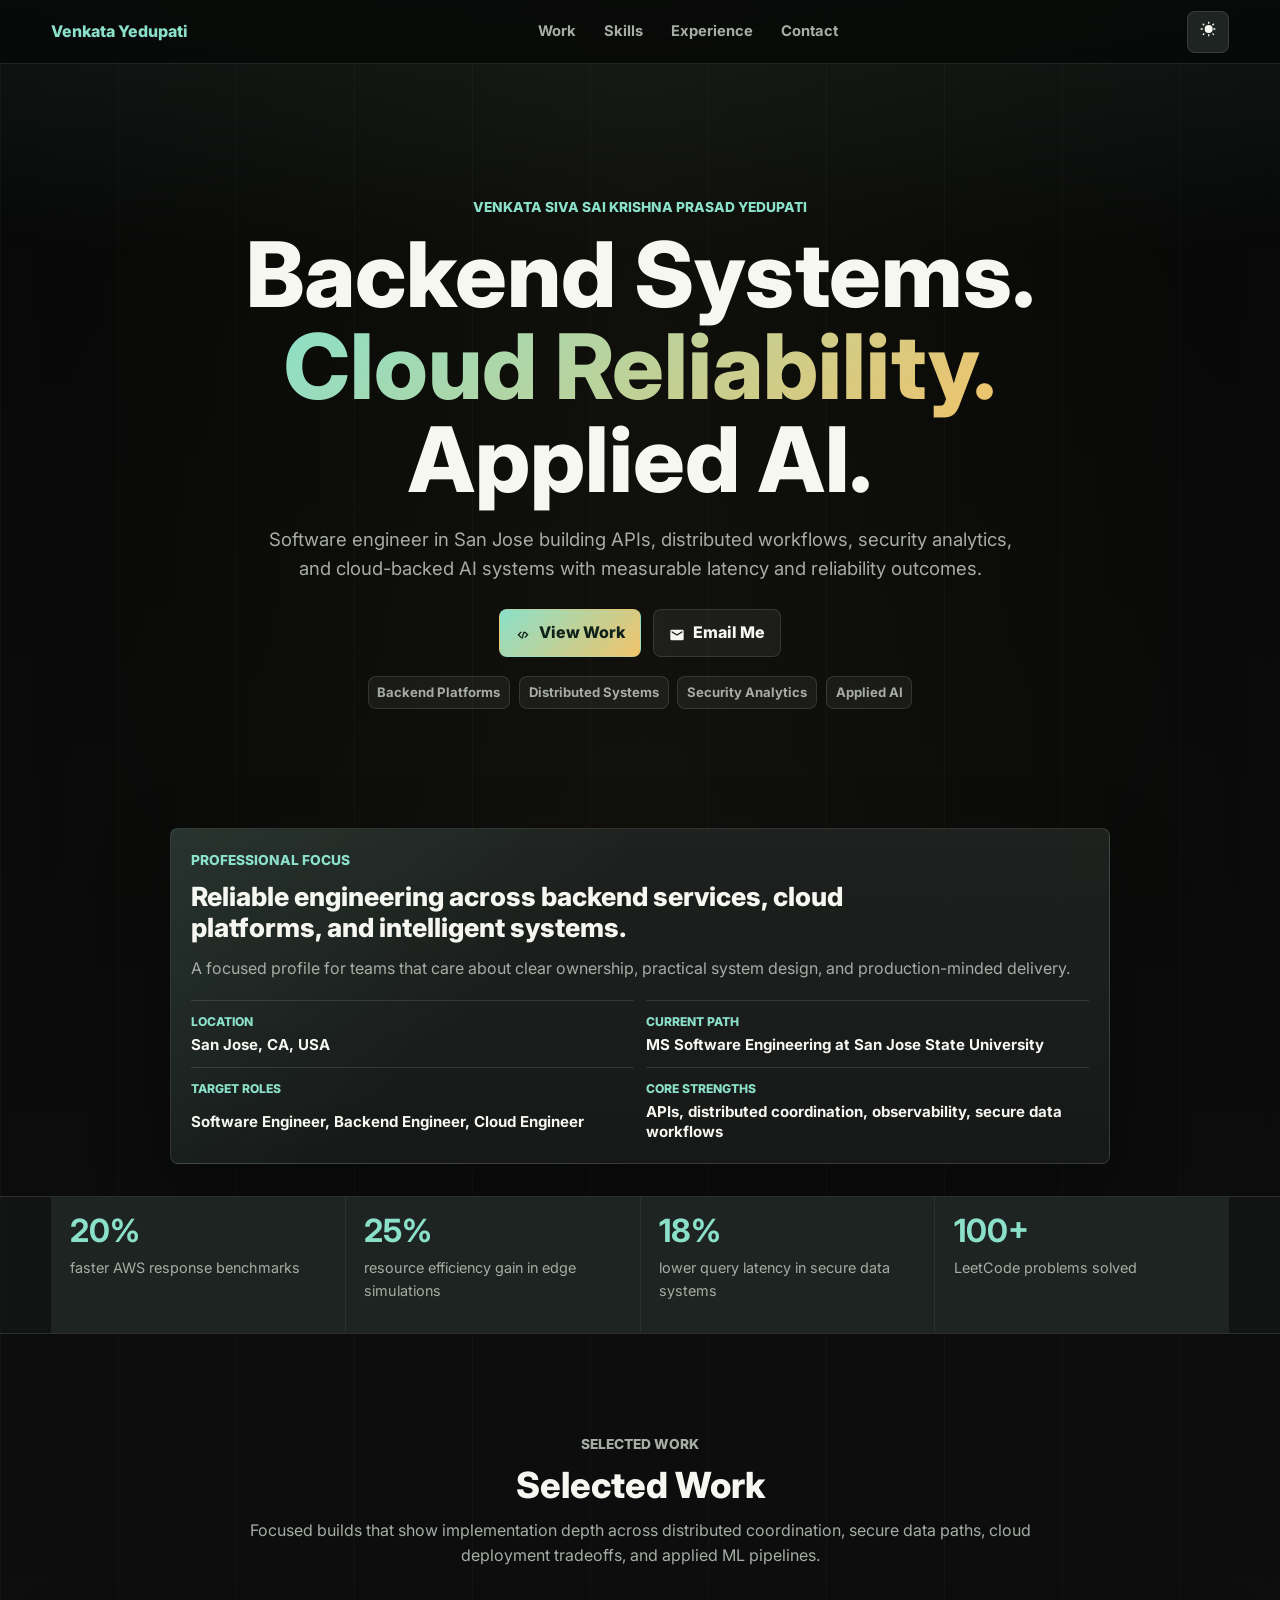
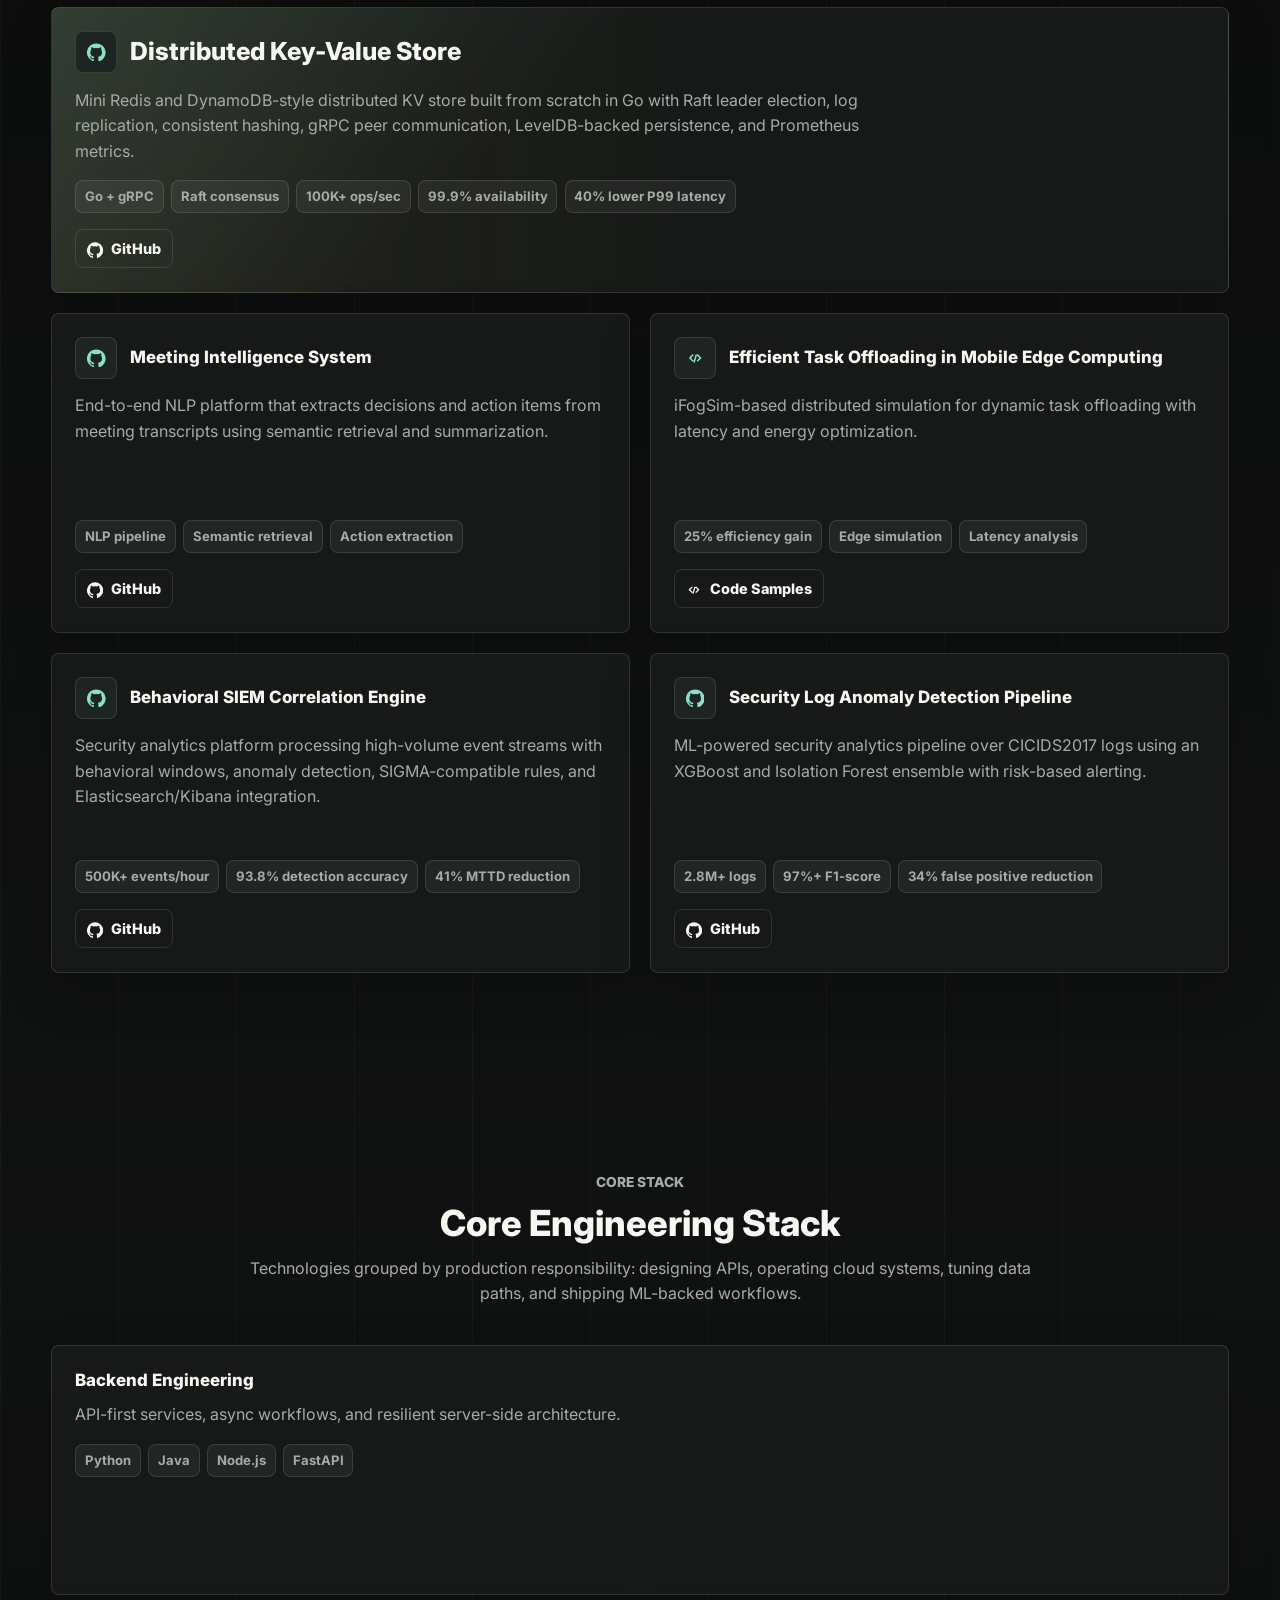
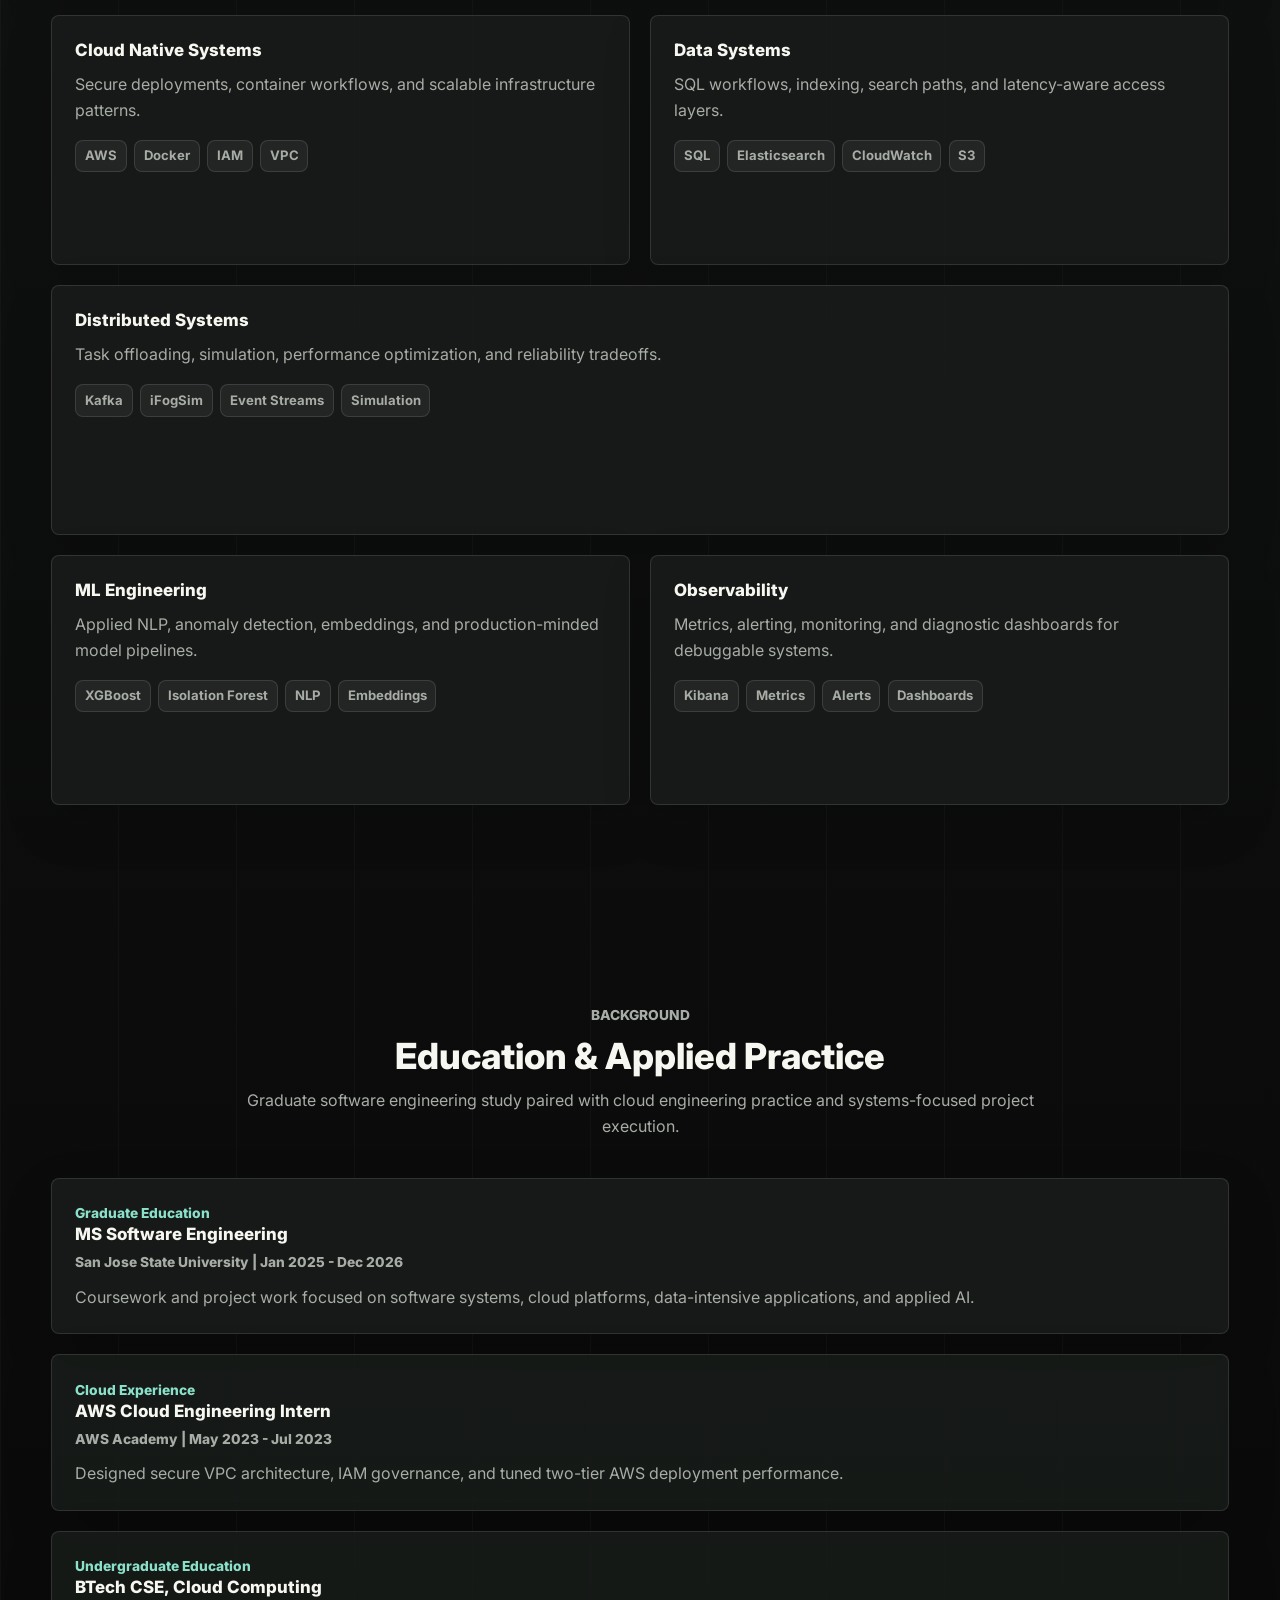
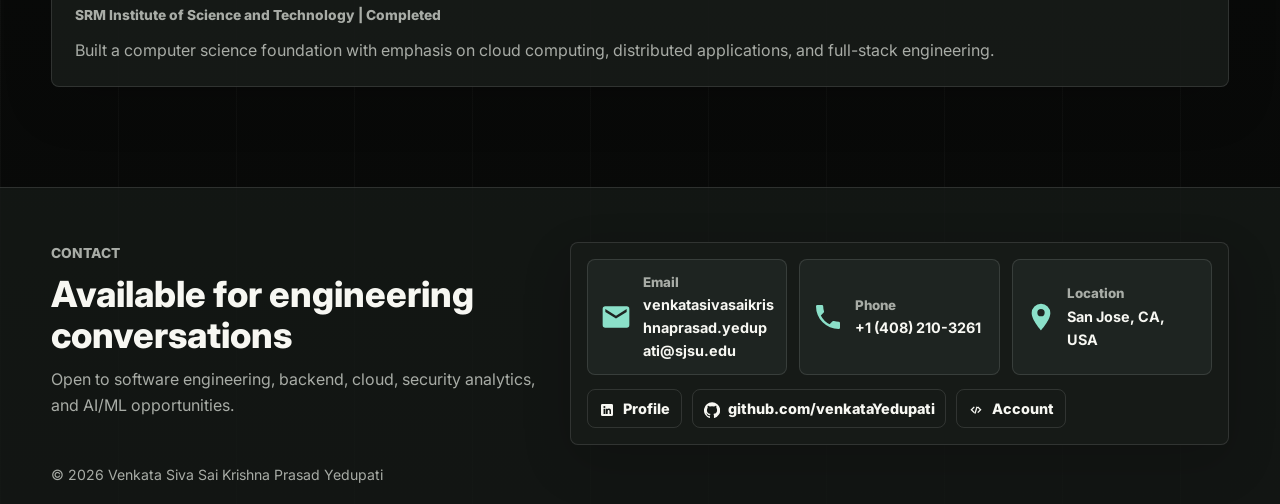
==== index.html @ 08f470e8 "Refine portfolio UI with systems-focused layout" ====
<!DOCTYPE html>
<html lang="en">
  <head>
    <meta charset="UTF-8" />
    <meta name="viewport" content="width=device-width, initial-scale=1.0" />
    <meta name="description" content="Portfolio" />
    <meta name="theme-color" content="#10130f" />
    <link
      id="site-favicon"
      rel="icon"
      href="data:image/svg+xml,%3Csvg xmlns='http://www.w3.org/2000/svg' viewBox='0 0 64 64'%3E%3Crect width='64' height='64' rx='12' fill='%2310130f'/%3E%3C/svg%3E"
    />
    <title>Portfolio</title>
    <link rel="preconnect" href="https://fonts.googleapis.com" />
    <link rel="preconnect" href="https://fonts.gstatic.com" crossorigin />
    <link
      href="https://fonts.googleapis.com/css2?family=Inter:wght@400;500;600;700;800&display=swap"
      rel="stylesheet"
    />
    <link rel="stylesheet" href="styles.css" />
  </head>
  <body data-source="portfolio-data.json">
    <header class="topbar shell">
      <a class="brand" href="#home" data-brand aria-label="Home"></a>
      <nav class="nav" data-nav aria-label="Primary navigation"></nav>
      <div class="top-actions">
        <a class="btn btn-ghost btn-compact" data-resume-link target="_blank" rel="noreferrer" hidden></a>
        <button id="theme-toggle" class="icon-button" type="button" aria-label="Toggle color theme">
          <span data-theme-icon aria-hidden="true"></span>
          <span class="visually-hidden" data-theme-label></span>
        </button>
      </div>
    </header>

    <main id="home">
      <section class="hero shell" data-reveal>
        <div class="hero-copy">
          <p class="eyebrow" data-hero-eyebrow></p>
          <h1 data-hero-title></h1>
          <p class="hero-summary" data-hero-summary></p>
          <div class="cta-row" data-hero-actions></div>
          <div class="signal-strip" data-hero-signals></div>
        </div>

      </section>

      <aside class="hero-brief shell" aria-label="Engineering profile summary" data-reveal>
        <p class="eyebrow" data-hero-panel-eyebrow></p>
        <h2 data-hero-panel-title></h2>
        <p class="hero-brief-summary" data-hero-panel-summary></p>
        <div class="brief-list" data-hero-panel-items></div>
      </aside>

      <section class="metrics-band" data-reveal>
        <div class="shell">
          <div class="metrics-grid" data-stats></div>
        </div>
      </section>

      <section class="section shell" id="work" data-reveal>
        <div class="section-heading">
          <p class="eyebrow" data-work-eyebrow></p>
          <h2 data-work-title></h2>
          <p data-work-summary></p>
        </div>
        <div class="work-grid" data-projects></div>
      </section>

      <section class="section section-split shell" id="skills" data-reveal>
        <div class="section-heading sticky-heading">
          <p class="eyebrow" data-skills-eyebrow></p>
          <h2 data-skills-title></h2>
          <p data-skills-summary></p>
        </div>
        <div class="skill-grid" data-skills></div>
      </section>

      <section class="section shell" id="experience" data-reveal>
        <div class="section-heading">
          <p class="eyebrow" data-experience-eyebrow></p>
          <h2 data-experience-title></h2>
          <p data-experience-summary></p>
        </div>
        <div class="timeline" data-timeline></div>
      </section>

    </main>

    <footer class="footer" id="contact" data-reveal>
      <div class="shell footer-layout">
        <div class="footer-copy">
          <p class="eyebrow" data-contact-eyebrow></p>
          <h2 data-contact-title></h2>
          <p data-contact-summary></p>
        </div>
        <div class="contact-panel">
          <div class="contact-grid" data-contact-channels></div>
          <div class="social-row" data-social-links></div>
        </div>
      </div>
      <div class="shell footer-bottom">
        <p class="small" data-copyright></p>
      </div>
    </footer>

    <noscript>
      <p class="noscript">Enable JavaScript to load this portfolio.</p>
    </noscript>
    <script src="script.js"></script>
  </body>
</html>
---- styles.css ----
:root {
  --bg: #070807;
  --bg-soft: #101211;
  --surface: #171a18;
  --panel: rgba(24, 27, 25, 0.9);
  --panel-strong: #1e2421;
  --text: #f7f7f2;
  --muted: #a8aca6;
  --brand: #8be0c9;
  --brand-2: #f0c36a;
  --accent: #a9bcc2;
  --line: rgba(247, 247, 242, 0.12);
  --shadow: 0 26px 70px rgba(0, 0, 0, 0.34);
  color-scheme: dark;
}

body[data-theme="light"] {
  color-scheme: light;
}

* {
  box-sizing: border-box;
}

[hidden] {
  display: none !important;
}

html {
  scroll-behavior: smooth;
}

body {
  margin: 0;
  min-height: 100vh;
  color: var(--text);
  font-family: Inter, -apple-system, BlinkMacSystemFont, "Segoe UI", sans-serif;
  font-size: 16px;
  line-height: 1.6;
  background:
    linear-gradient(90deg, rgba(247, 247, 242, 0.026) 1px, transparent 1px),
    linear-gradient(180deg, var(--bg) 0%, var(--bg-soft) 52%, var(--bg) 100%);
  background-size: 118px 118px, 100% 100%;
}

body[data-theme="light"] {
  background:
    linear-gradient(90deg, rgba(45, 42, 36, 0.035) 1px, transparent 1px),
    linear-gradient(180deg, var(--bg) 0%, var(--bg-soft) 48%, var(--surface) 100%);
  background-size: 112px 112px, 100% 100%;
}

body::before {
  content: "";
  position: fixed;
  inset: 0;
  z-index: -1;
  pointer-events: none;
  background:
    linear-gradient(180deg, rgba(139, 224, 201, 0.07), transparent 28%),
    linear-gradient(90deg, transparent, rgba(240, 195, 106, 0.035), transparent);
}

a {
  color: inherit;
  text-decoration: none;
}

button,
input,
textarea,
select {
  font: inherit;
}

.shell {
  width: min(1180px, 92vw);
  margin: 0 auto;
}

.topbar {
  position: fixed;
  top: 0;
  left: 0;
  right: 0;
  z-index: 20;
  display: grid;
  grid-template-columns: auto 1fr auto;
  align-items: center;
  gap: 1rem;
  width: 100%;
  min-height: 64px;
  margin-top: 0;
  padding: 0 4vw;
  border-bottom: 1px solid var(--line);
  border-radius: 0;
  background: color-mix(in srgb, var(--bg) 82%, transparent);
  box-shadow: none;
  backdrop-filter: blur(18px);
}

.brand {
  display: inline-flex;
  align-items: center;
  min-width: 0;
  min-height: 38px;
  color: var(--brand);
  font-size: 1rem;
  font-weight: 800;
}

.nav {
  display: flex;
  justify-content: center;
  gap: 0.25rem;
  min-width: 0;
}

.nav a {
  display: inline-flex;
  align-items: center;
  min-height: 38px;
  padding: 0 0.75rem;
  border-radius: 8px;
  color: var(--muted);
  font-size: 0.92rem;
  font-weight: 700;
}

.nav a:hover,
.nav a.active {
  color: var(--text);
  background: rgba(255, 255, 255, 0.07);
}

.top-actions {
  display: inline-flex;
  align-items: center;
  justify-content: flex-end;
  gap: 0.45rem;
}

.btn,
.icon-button {
  min-height: 42px;
  border: 1px solid transparent;
  border-radius: 8px;
  cursor: pointer;
  transition: transform 0.18s ease, border-color 0.18s ease, background 0.18s ease;
}

.btn {
  display: inline-flex;
  align-items: center;
  justify-content: center;
  gap: 0.5rem;
  padding: 0.65rem 0.95rem;
  color: var(--text);
  font-weight: 800;
}

.btn-primary {
  color: #10211a;
  background: linear-gradient(135deg, var(--brand), var(--brand-2));
}

.btn-secondary {
  color: var(--text);
  background: rgba(255, 255, 255, 0.06);
  border-color: var(--line);
}

.btn-ghost {
  color: var(--text);
  background: transparent;
  border-color: var(--line);
}

.btn-compact {
  min-height: 36px;
  padding: 0.45rem 0.68rem;
  font-size: 0.9rem;
}

.btn:hover,
.icon-button:hover {
  transform: translateY(-2px);
  border-color: color-mix(in srgb, var(--brand) 54%, var(--line));
}

.icon-button {
  display: inline-grid;
  place-items: center;
  width: 42px;
  height: 42px;
  padding: 0;
  color: var(--text);
  background: var(--panel-strong);
  border-color: var(--line);
}

.icon,
.icon-button svg {
  width: 1rem;
  height: 1rem;
  flex: 0 0 auto;
}

.visually-hidden {
  position: absolute;
  width: 1px;
  height: 1px;
  padding: 0;
  margin: -1px;
  overflow: hidden;
  clip: rect(0, 0, 0, 0);
  white-space: nowrap;
  border: 0;
}

.hero {
  display: grid;
  grid-template-columns: minmax(0, 1fr);
  gap: 0;
  align-items: center;
  min-height: calc(100vh - 72px);
  padding: 7rem 0 2.2rem;
  text-align: center;
}

.hero-copy {
  align-self: center;
  min-width: 0;
  width: min(980px, 100%);
  margin: 0 auto;
}

.eyebrow {
  margin: 0 0 0.65rem;
  color: var(--brand);
  font-size: 0.86rem;
  font-weight: 800;
  text-transform: uppercase;
}

h1,
h2,
h3,
p {
  overflow-wrap: break-word;
}

h1 {
  max-width: 980px;
  margin: 0;
  font-size: 5.65rem;
  line-height: 1.02;
  font-weight: 800;
}

h2 {
  margin: 0;
  font-size: 2.25rem;
  line-height: 1.12;
  font-weight: 800;
}

h3 {
  margin: 0;
  font-size: 1.06rem;
  line-height: 1.28;
  font-weight: 800;
}

.gradient-text {
  color: transparent;
  background: linear-gradient(135deg, var(--brand), var(--brand-2));
  -webkit-background-clip: text;
  background-clip: text;
}

.hero-summary,
.section-heading p,
.project-description,
.skill-card p,
.timeline-summary,
.hero-brief-summary,
.footer-copy p {
  color: var(--muted);
}

.hero-summary {
  max-width: 760px;
  margin: 1.25rem auto 0;
  font-size: 1.16rem;
}

.cta-row {
  display: flex;
  flex-wrap: wrap;
  justify-content: center;
  gap: 0.75rem;
  margin-top: 1.55rem;
}

.signal-strip {
  display: flex;
  flex-wrap: wrap;
  justify-content: center;
  gap: 0.55rem;
  margin-top: 1.2rem;
}

.signal,
.tag {
  display: inline-flex;
  align-items: center;
  min-height: 30px;
  padding: 0.3rem 0.55rem;
  border: 1px solid var(--line);
  border-radius: 8px;
  color: var(--muted);
  background: rgba(255, 255, 255, 0.055);
  font-size: 0.82rem;
  font-weight: 700;
}

.hero-brief {
  display: grid;
  width: min(940px, 100%);
  min-height: auto;
  margin: 0 auto 2rem;
  padding: 1.25rem;
  border: 1px solid var(--line);
  border-radius: 8px;
  background:
    linear-gradient(135deg, color-mix(in srgb, var(--brand) 10%, transparent), transparent 38%),
    linear-gradient(180deg, rgba(255, 255, 255, 0.035), transparent),
    var(--panel);
  box-shadow: var(--shadow);
  text-align: left;
}

.hero-brief h2 {
  max-width: 760px;
  font-size: 1.65rem;
  line-height: 1.16;
}

.hero-brief-summary {
  margin: 0.85rem 0 0;
}

.brief-list {
  display: grid;
  grid-template-columns: repeat(2, minmax(0, 1fr));
  gap: 0.75rem;
  margin-top: 1.15rem;
}

.brief-item {
  display: grid;
  gap: 0.18rem;
  padding-top: 0.7rem;
  border-top: 1px solid var(--line);
}

.brief-item small {
  color: var(--brand);
  font-size: 0.76rem;
  font-weight: 800;
  text-transform: uppercase;
}

.brief-item strong {
  color: var(--text);
  font-size: 0.94rem;
  line-height: 1.36;
}

.metrics-band {
  border-block: 1px solid var(--line);
  background: color-mix(in srgb, var(--surface) 58%, transparent);
}

.metrics-grid {
  display: grid;
  grid-template-columns: repeat(4, minmax(0, 1fr));
  gap: 1px;
  background: var(--line);
}

.metric-card {
  min-height: 136px;
  padding: 1.15rem;
  background: var(--panel-strong);
}

.metric-card strong {
  display: block;
  color: var(--brand);
  font-size: 2rem;
  line-height: 1;
}

.metric-card span {
  display: block;
  margin-top: 0.55rem;
  color: var(--muted);
  font-size: 0.9rem;
}

.section {
  padding: 6.2rem 0;
}

section[id] {
  scroll-margin-top: 6rem;
}

.section-heading {
  max-width: 820px;
  margin: 0 auto 2.4rem;
  text-align: center;
}

.section-heading p:last-child {
  margin: 0.75rem 0 0;
}

.work-grid {
  display: grid;
  grid-template-columns: repeat(6, minmax(0, 1fr));
  gap: 1.25rem;
}

.project-card,
.skill-card,
.timeline-content,
.contact-panel {
  border: 1px solid var(--line);
  border-radius: 8px;
  background: var(--panel);
  box-shadow: 0 18px 50px rgba(0, 0, 0, 0.16);
  transition: transform 0.22s ease, border-color 0.22s ease, background 0.22s ease;
}

.project-card:hover,
.skill-card:hover,
.timeline-content:hover,
.contact-panel:hover {
  transform: translateY(-3px);
  border-color: color-mix(in srgb, var(--brand) 34%, var(--line));
  background: color-mix(in srgb, var(--panel-strong) 64%, var(--panel));
}

.project-card {
  display: flex;
  flex-direction: column;
  grid-column: span 3;
  min-height: 320px;
  padding: 1.45rem;
}

.project-card:nth-child(1) {
  grid-column: span 6;
  min-height: 270px;
  background:
    linear-gradient(135deg, color-mix(in srgb, var(--brand) 13%, transparent), transparent 40%),
    linear-gradient(90deg, color-mix(in srgb, var(--brand-2) 7%, transparent), transparent 55%),
    var(--panel);
}

.project-card:nth-child(1) h3 {
  font-size: 1.55rem;
}

.project-card:nth-child(1) .project-description {
  max-width: 82ch;
}

.project-header {
  display: grid;
  grid-template-columns: 42px minmax(0, 1fr);
  gap: 0.8rem;
  align-items: center;
}

.project-icon {
  display: grid;
  place-items: center;
  width: 42px;
  height: 42px;
  border: 1px solid var(--line);
  border-radius: 8px;
  color: var(--brand);
  background: var(--panel-strong);
}

.project-icon svg {
  width: 1.15rem;
  height: 1.15rem;
}

.project-description {
  margin: 0.9rem 0 0;
  flex: 1;
}

.tag-row {
  display: flex;
  flex-wrap: wrap;
  gap: 0.45rem;
  margin-top: 1rem;
}

.project-actions {
  display: flex;
  margin-top: 1rem;
}

.section-split {
  display: block;
}

.sticky-heading {
  position: static;
}

.skill-grid {
  display: grid;
  grid-template-columns: repeat(6, minmax(0, 1fr));
  gap: 1.25rem;
}

.skill-card {
  grid-column: span 3;
  min-height: 250px;
  padding: 1.45rem;
}

.skill-card:nth-child(1),
.skill-card:nth-child(4) {
  grid-column: span 6;
}

.skill-card p {
  margin: 0.7rem 0 0;
}

.timeline {
  position: relative;
  display: grid;
  gap: 1.25rem;
}

.timeline::before {
  display: none;
}

.timeline-item {
  display: block;
}

.timeline-marker {
  display: none;
}

.timeline-content {
  padding: 1.45rem;
}

.timeline-label,
.timeline-meta {
  margin: 0;
  color: var(--brand);
  font-size: 0.86rem;
  font-weight: 800;
}

.timeline-meta {
  margin-top: 0.35rem;
  color: var(--muted);
}

.timeline-summary {
  margin: 0.7rem 0 0;
}

.footer {
  padding: 3.4rem 0 1.1rem;
  border-top: 1px solid var(--line);
  background: color-mix(in srgb, var(--surface) 78%, transparent);
}

.footer-layout {
  display: grid;
  grid-template-columns: minmax(0, 0.86fr) minmax(340px, 1.14fr);
  gap: 1.4rem;
  align-items: start;
}

.footer-copy p:last-child {
  max-width: 58ch;
  margin: 0.75rem 0 0;
}

.contact-panel {
  padding: 1rem;
}

.contact-grid {
  display: grid;
  grid-template-columns: repeat(3, minmax(0, 1fr));
  gap: 0.75rem;
}

.contact-item {
  display: grid;
  grid-template-columns: 32px minmax(0, 1fr);
  gap: 0.65rem;
  align-items: center;
  min-height: 82px;
  padding: 0.75rem;
  border: 1px solid var(--line);
  border-radius: 8px;
  color: var(--text);
  background: var(--panel-strong);
}

.contact-item .icon {
  display: grid;
  place-items: center;
  width: 32px;
  height: 32px;
  color: var(--brand);
}

.contact-copy {
  min-width: 0;
}

.contact-copy small {
  display: block;
  color: var(--muted);
  font-weight: 800;
}

.contact-copy strong {
  display: block;
  overflow-wrap: anywhere;
  color: var(--text);
  font-size: 0.9rem;
}

.social-row {
  display: flex;
  flex-wrap: wrap;
  gap: 0.6rem;
  margin-top: 0.85rem;
}

.footer-bottom {
  display: flex;
  justify-content: space-between;
  gap: 1rem;
  padding-top: 1.15rem;
}

.small {
  margin: 0;
  color: var(--muted);
  font-size: 0.88rem;
}

.noscript,
.error-state {
  width: min(720px, 92vw);
  margin: 2rem auto;
  padding: 1rem;
  border: 1px solid var(--line);
  border-radius: 8px;
  background: var(--panel);
}

.error-state {
  margin-top: 6rem;
}

.error-state h1 {
  font-size: 2.4rem;
}

.error-state p {
  color: var(--muted);
}

.reveal {
  opacity: 0;
  transform: translateY(14px);
  transition: opacity 0.55s ease, transform 0.55s ease;
}

.reveal.visible {
  opacity: 1;
  transform: translateY(0);
}

@media (max-width: 1100px) {
  h1 {
    font-size: 4.3rem;
  }

  .contact-grid {
    grid-template-columns: 1fr;
  }
}

@media (max-width: 920px) {
  .topbar {
    grid-template-columns: auto auto;
    padding: 0 3vw;
  }

  .nav {
    display: none;
  }

  .hero,
  .footer-layout,
  .section-split {
    grid-template-columns: 1fr;
  }

  .hero {
    padding: 6rem 0 2rem;
  }

  .hero-brief {
    min-height: auto;
  }

  .brief-list {
    grid-template-columns: repeat(2, minmax(0, 1fr));
  }

  .metrics-grid {
    grid-template-columns: repeat(2, minmax(0, 1fr));
  }
}

@media (max-width: 720px) {
  .shell {
    width: min(100% - 1.5rem, 1180px);
  }

  .topbar {
    min-height: 54px;
    padding: 0 0.75rem;
  }

  .brand {
    min-width: 48px;
  }

  h1 {
    font-size: 3rem;
  }

  h2 {
    font-size: 1.8rem;
  }

  .hero {
    gap: 0;
    min-height: auto;
    padding: 5.4rem 0 1.8rem;
  }

  .hero-summary {
    font-size: 1rem;
  }

  .cta-row .btn {
    flex: 1 1 160px;
  }

  .section {
    padding: 3rem 0;
  }

  .work-grid,
  .skill-grid {
    grid-template-columns: 1fr;
  }

  .project-card,
  .project-card:nth-child(1),
  .skill-card,
  .skill-card:nth-child(1),
  .skill-card:nth-child(4) {
    grid-column: 1 / -1;
  }

  .brief-list {
    grid-template-columns: 1fr;
  }
}

@media (max-width: 520px) {
  body {
    font-size: 15px;
  }

  h1 {
    font-size: 2.45rem;
  }

  .metrics-grid {
    grid-template-columns: 1fr;
  }

  .metric-card {
    min-height: auto;
  }

  .project-card,
  .skill-card {
    min-height: auto;
  }

  .contact-item {
    min-height: auto;
  }
}
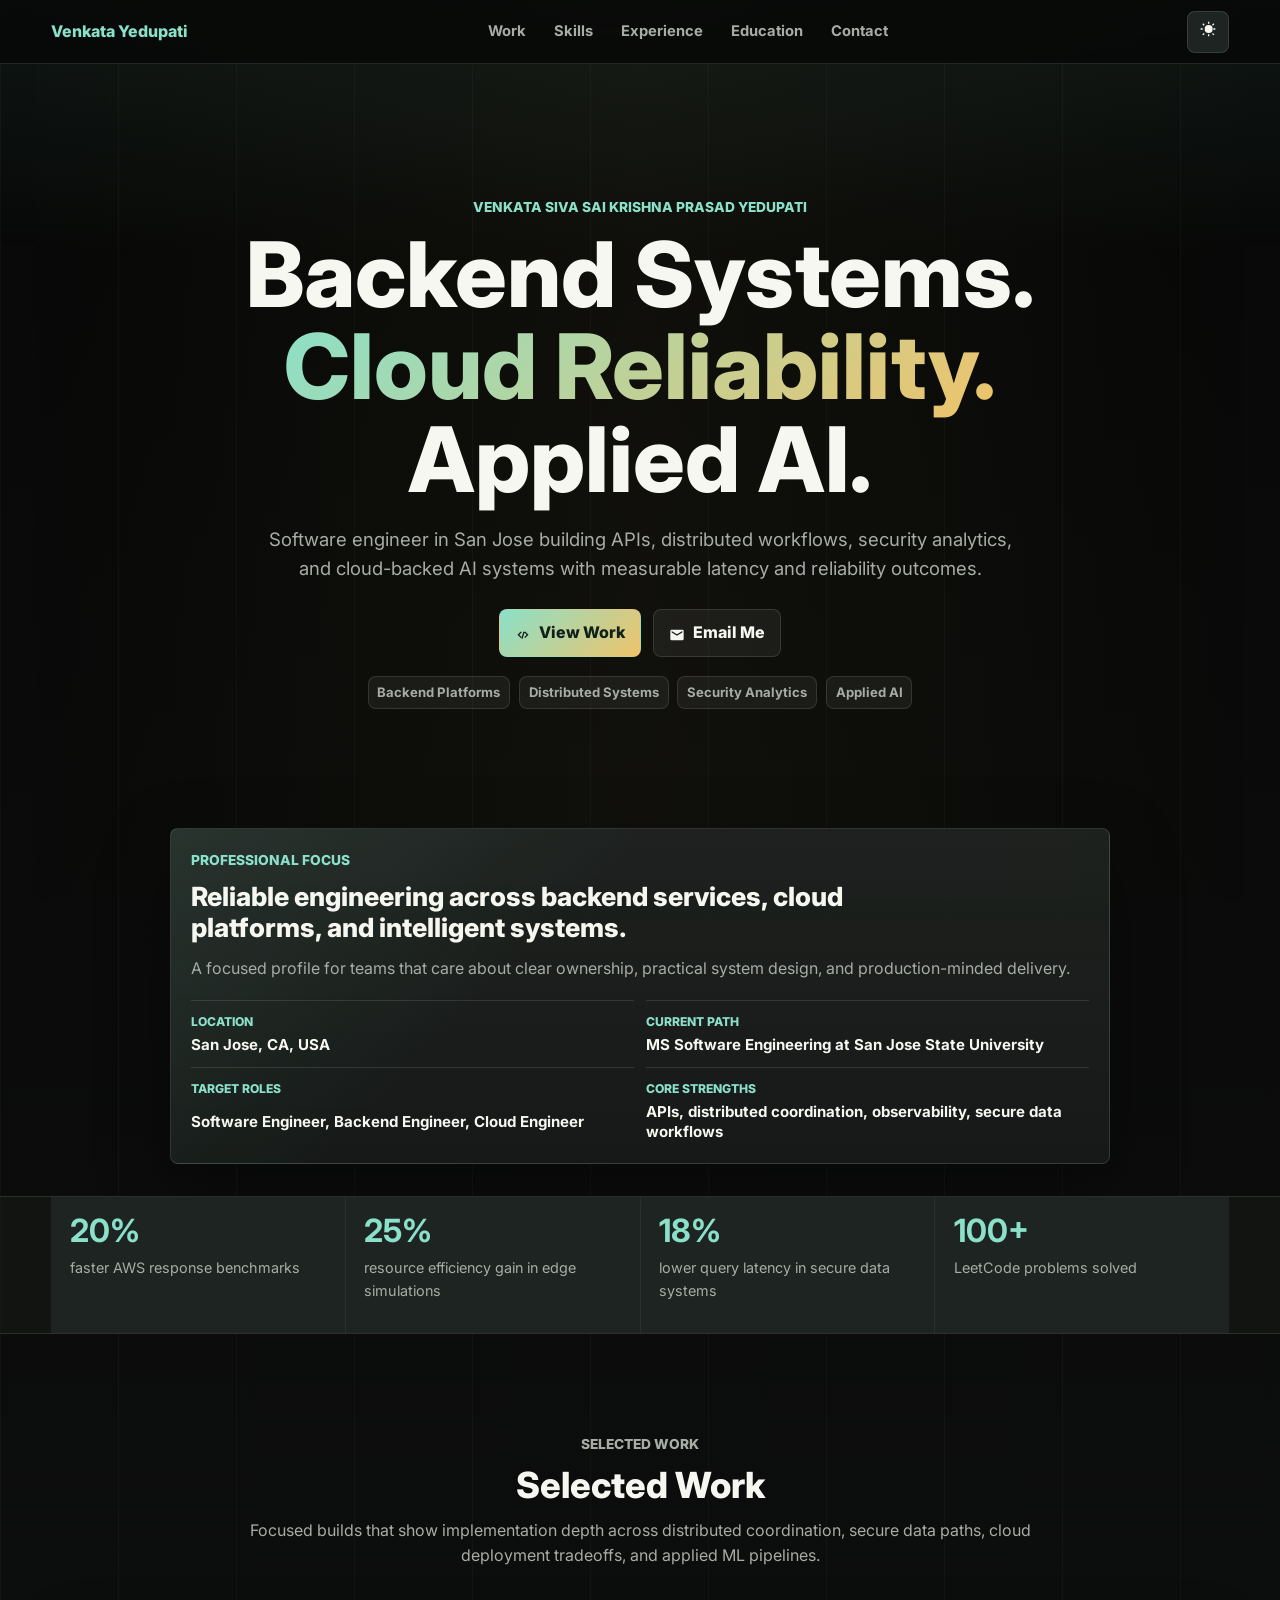
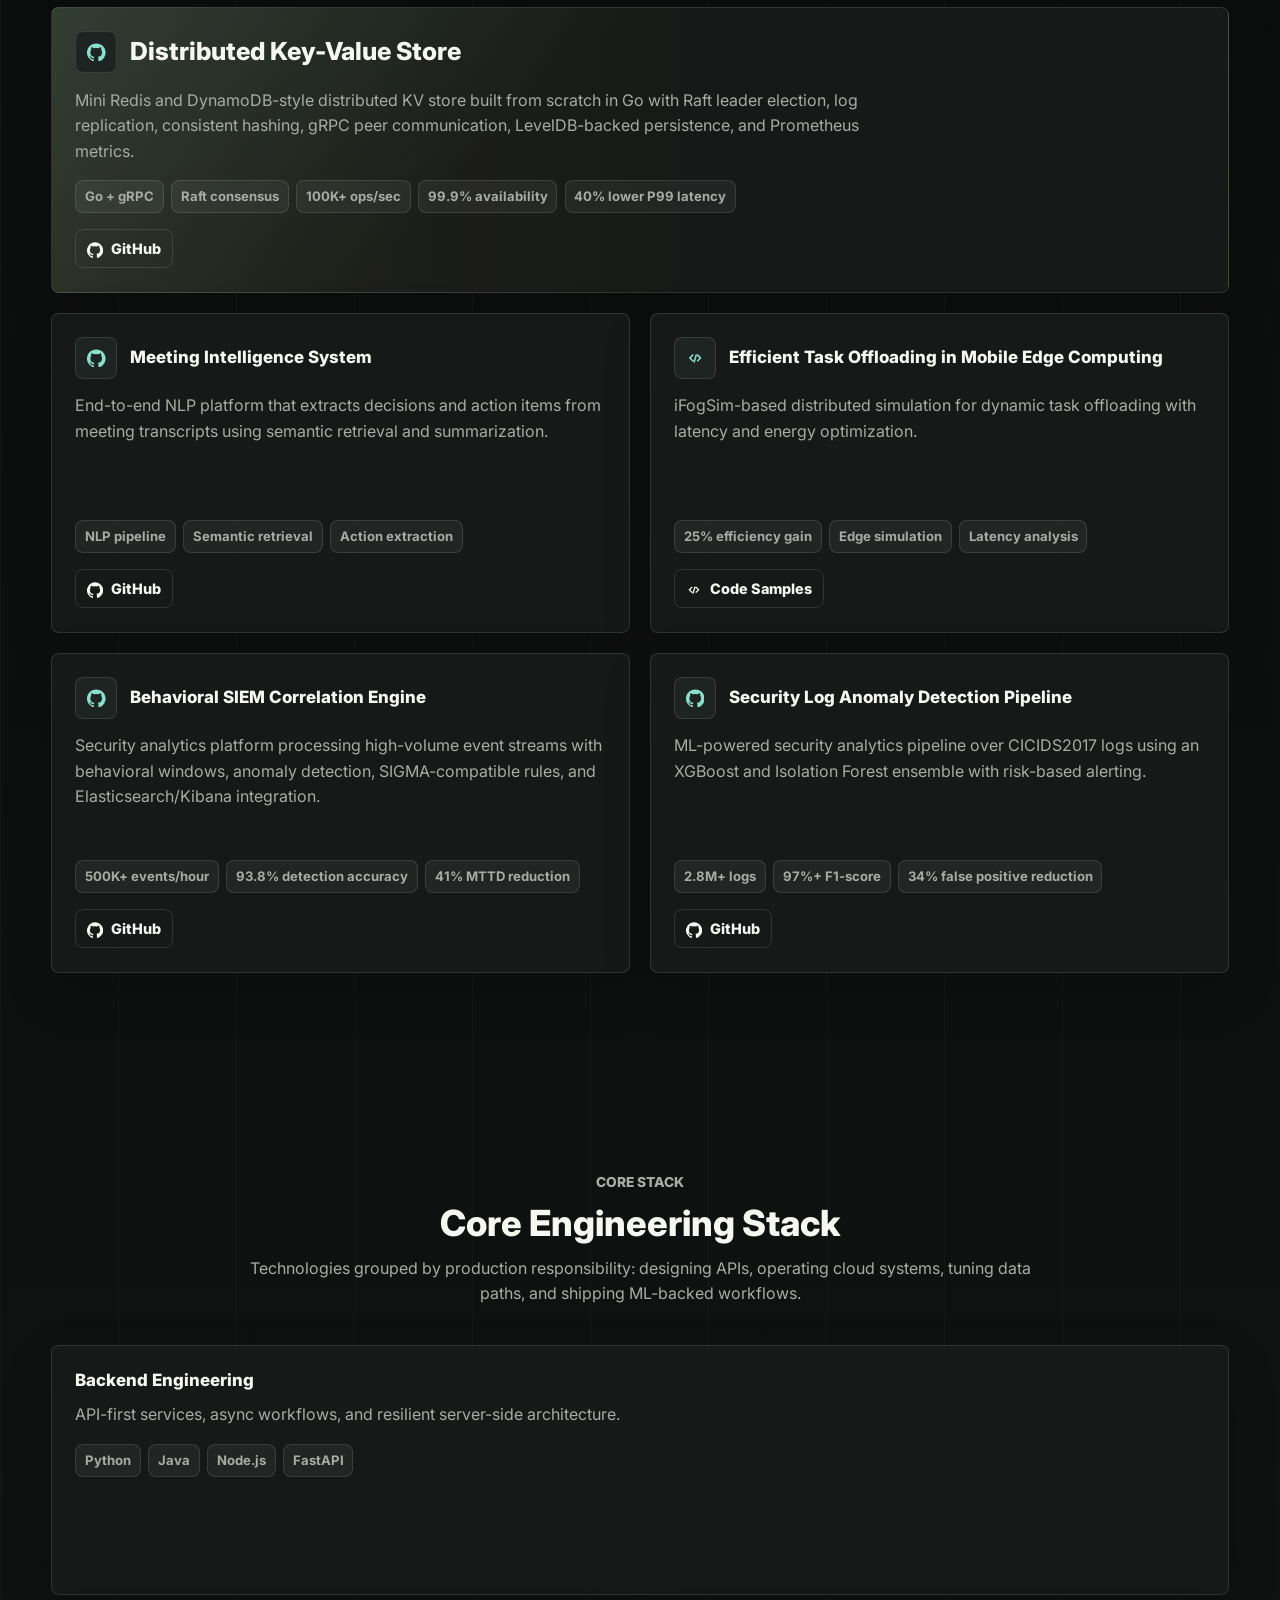
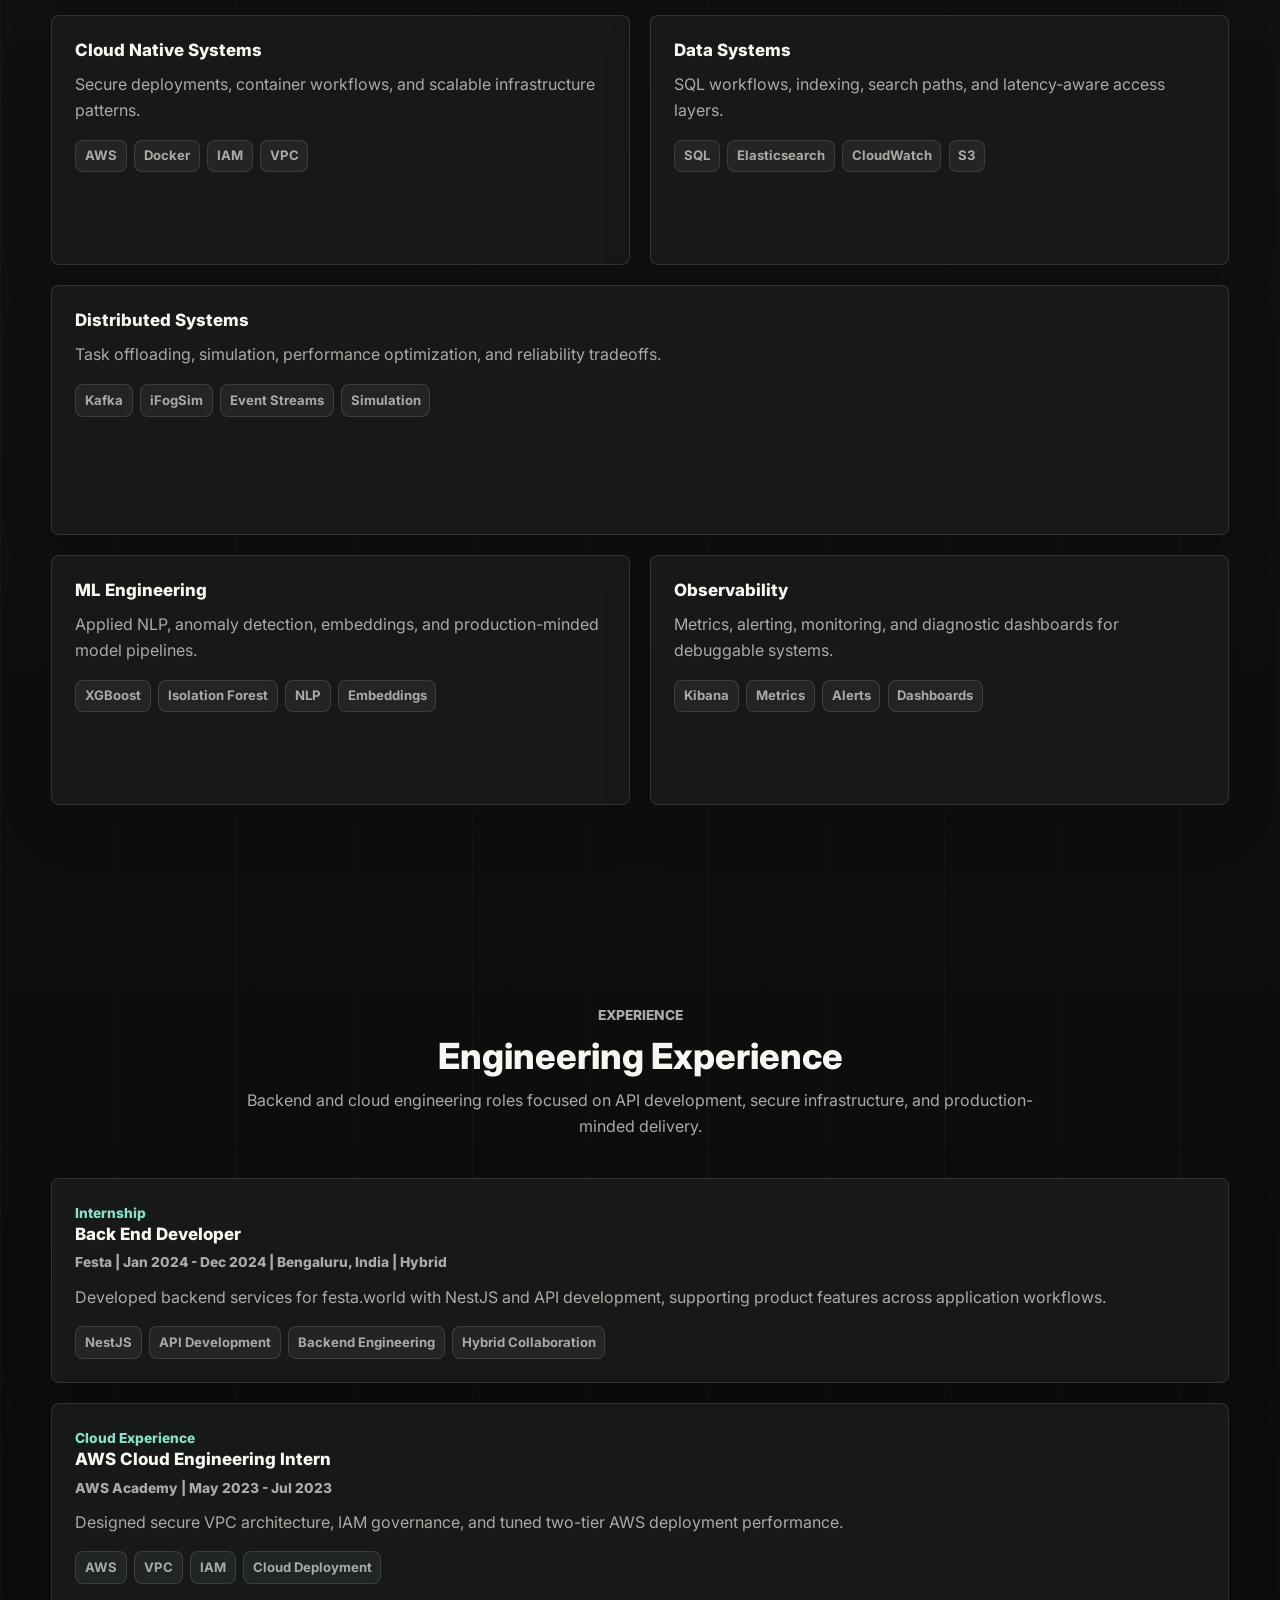
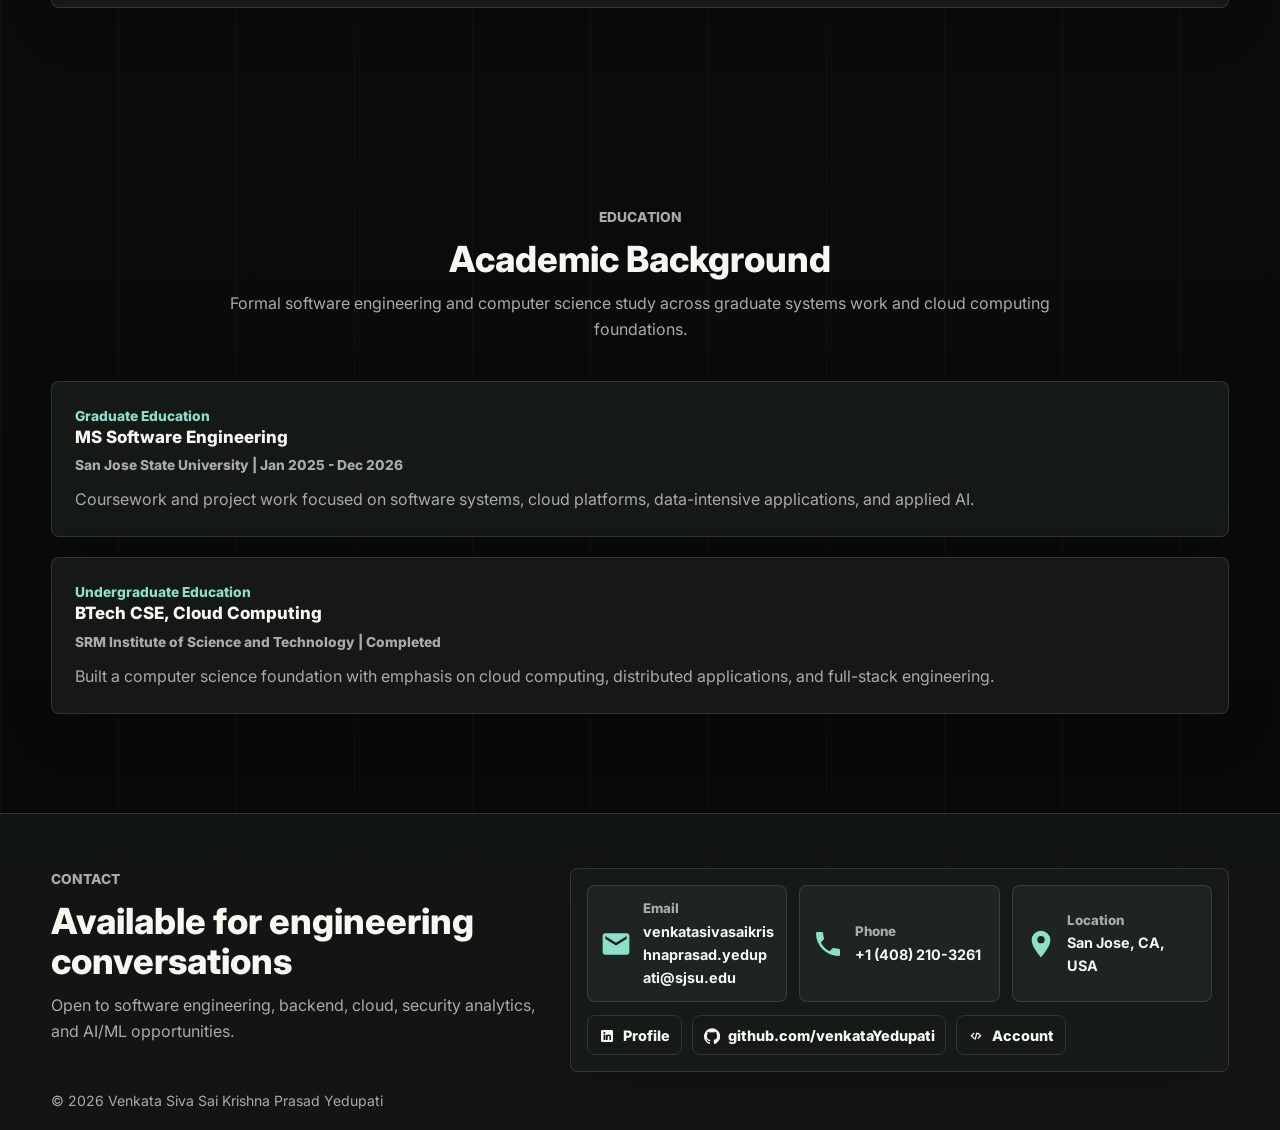
==== commit 1e76f741: "Split experience and education sections" ====
--- a/index.html
+++ b/index.html
@@ -81,7 +81,16 @@
           <h2 data-experience-title></h2>
           <p data-experience-summary></p>
         </div>
-        <div class="timeline" data-timeline></div>
+        <div class="timeline" data-experience></div>
+      </section>
+
+      <section class="section shell" id="education" data-reveal>
+        <div class="section-heading">
+          <p class="eyebrow" data-education-eyebrow></p>
+          <h2 data-education-title></h2>
+          <p data-education-summary></p>
+        </div>
+        <div class="timeline" data-education></div>
       </section>
 
     </main>
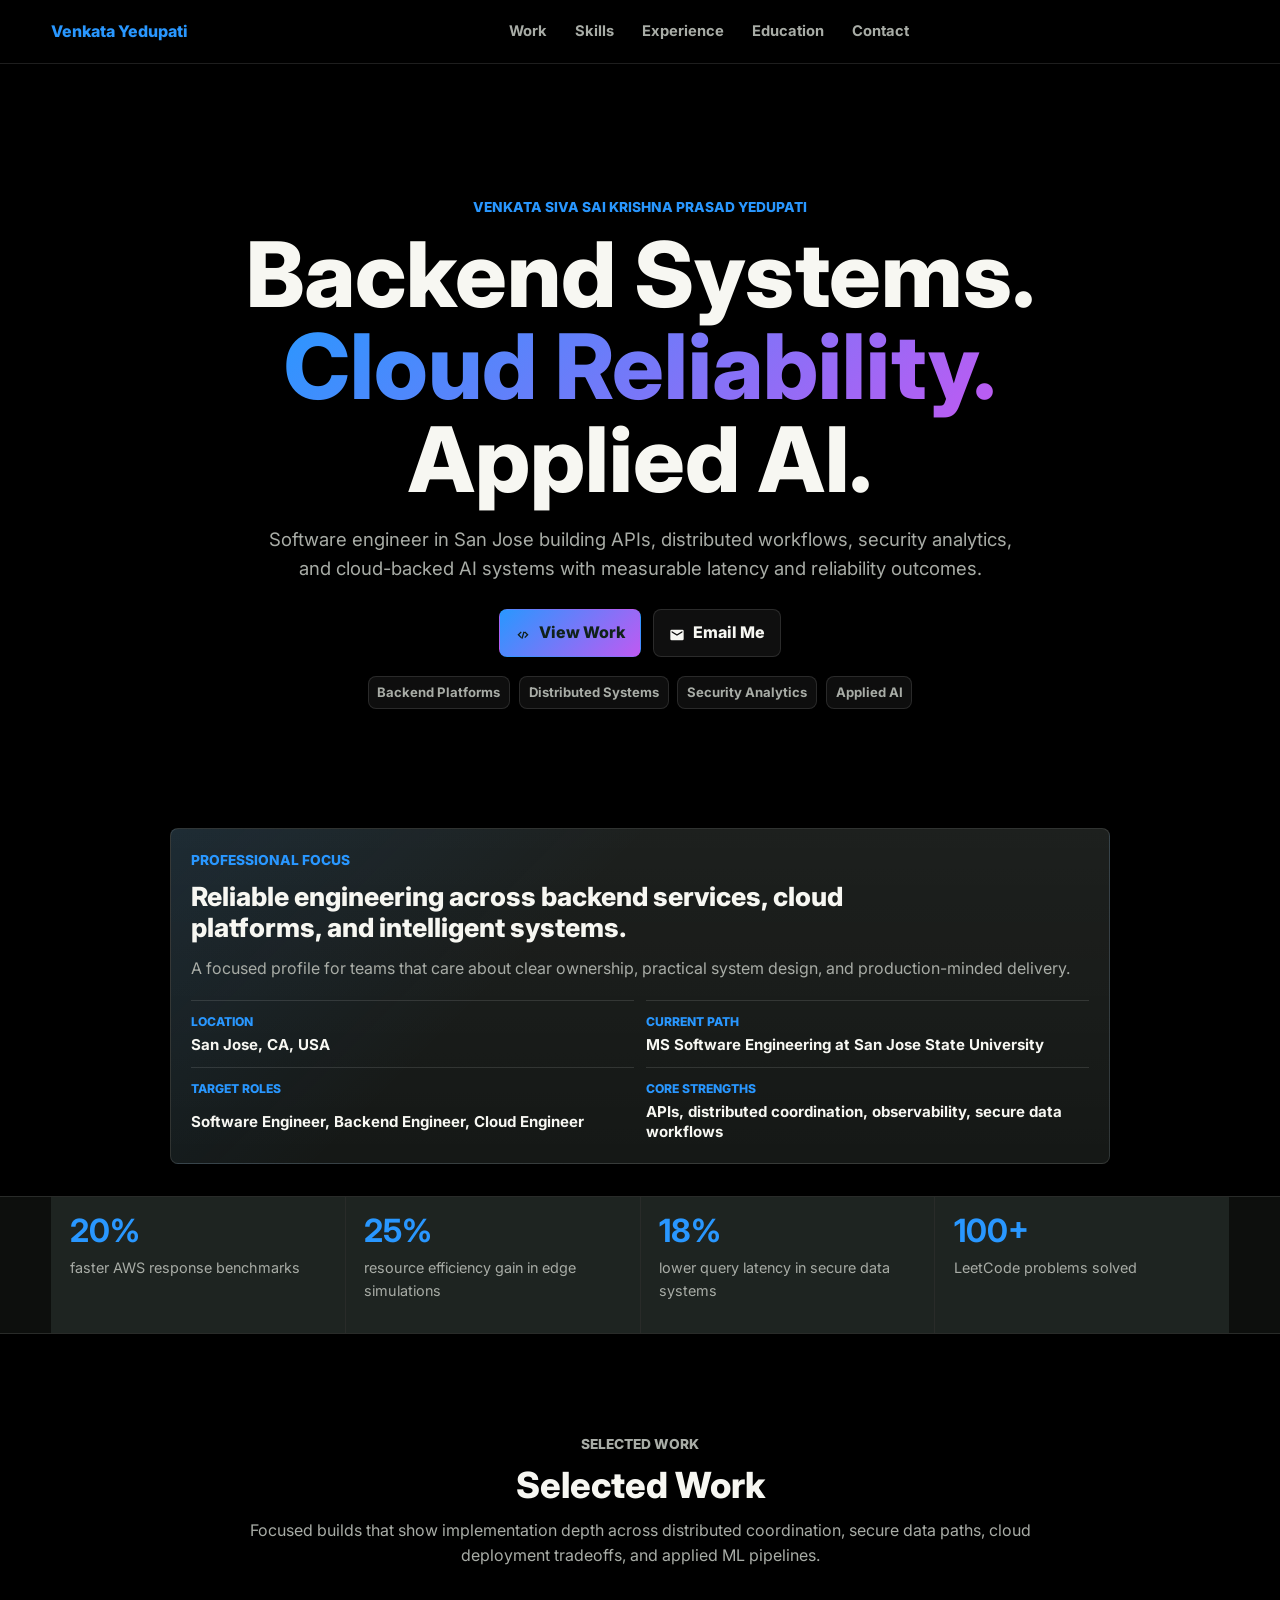
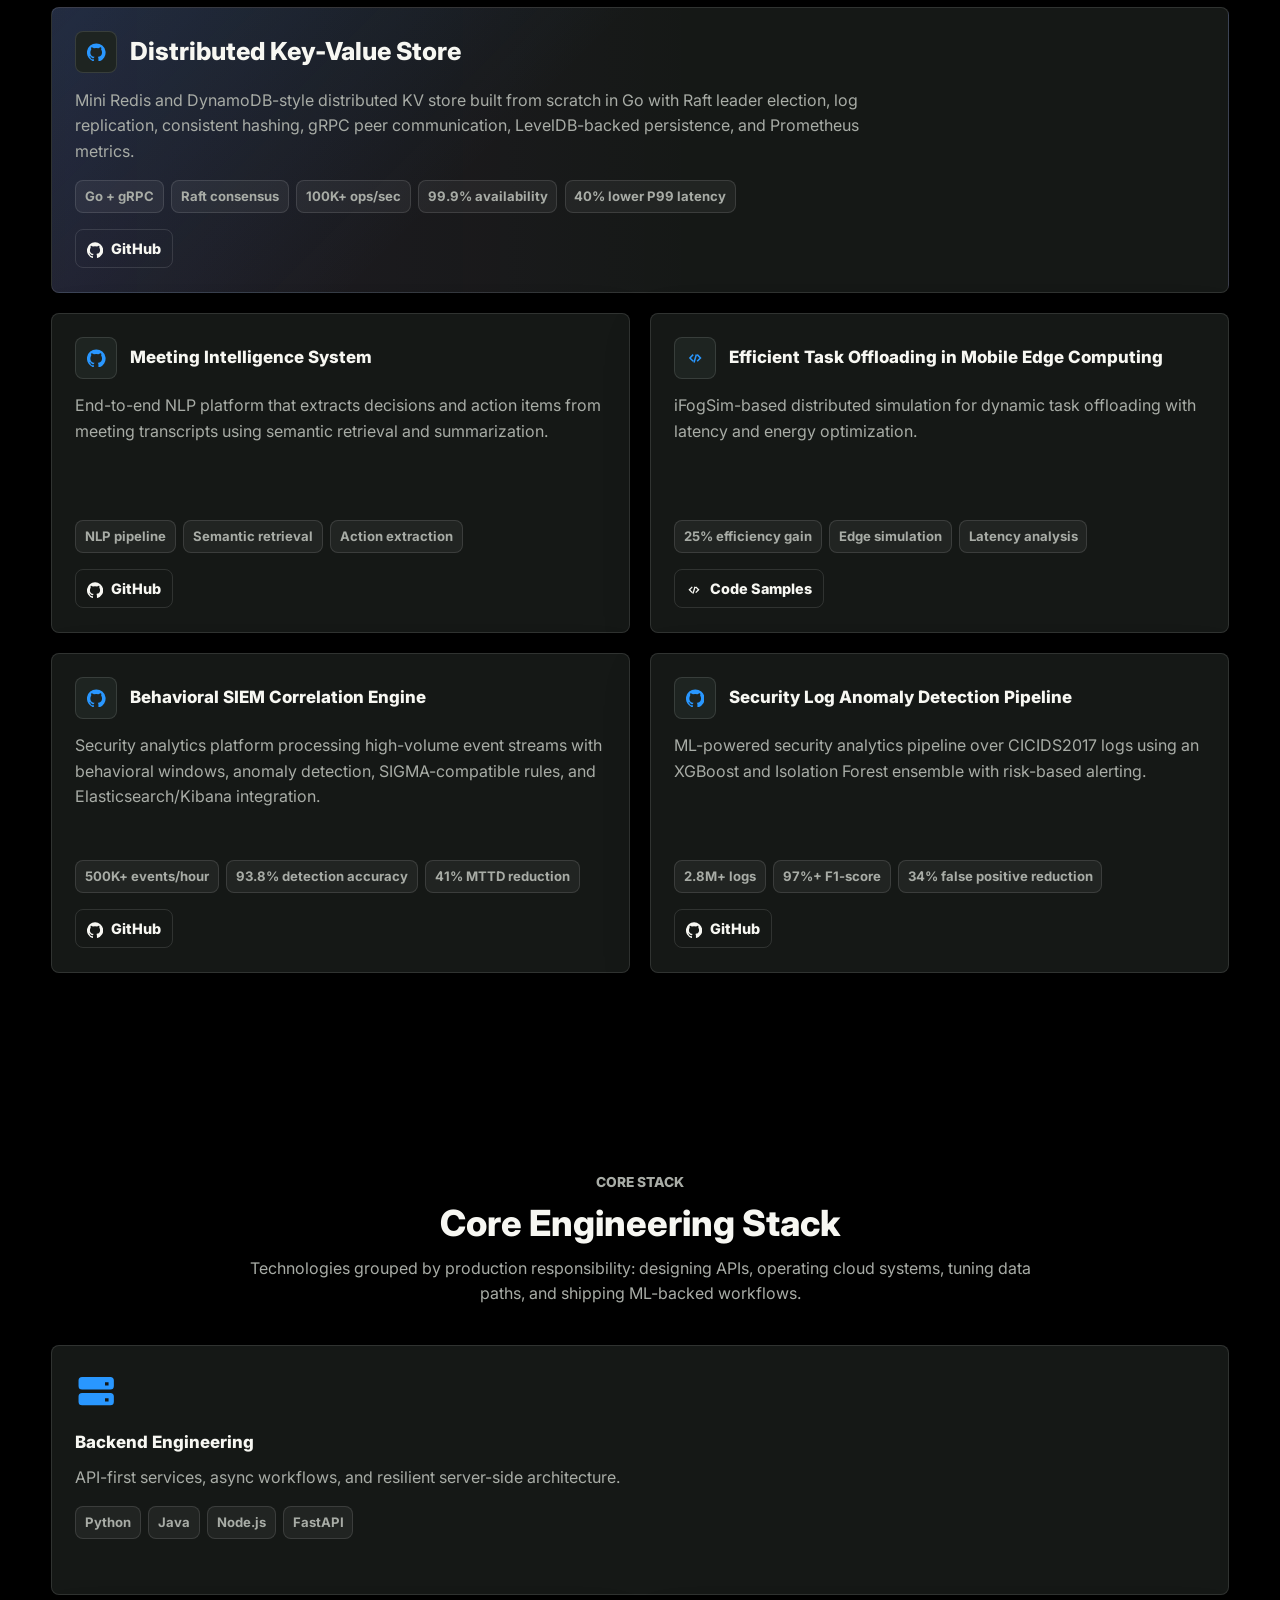
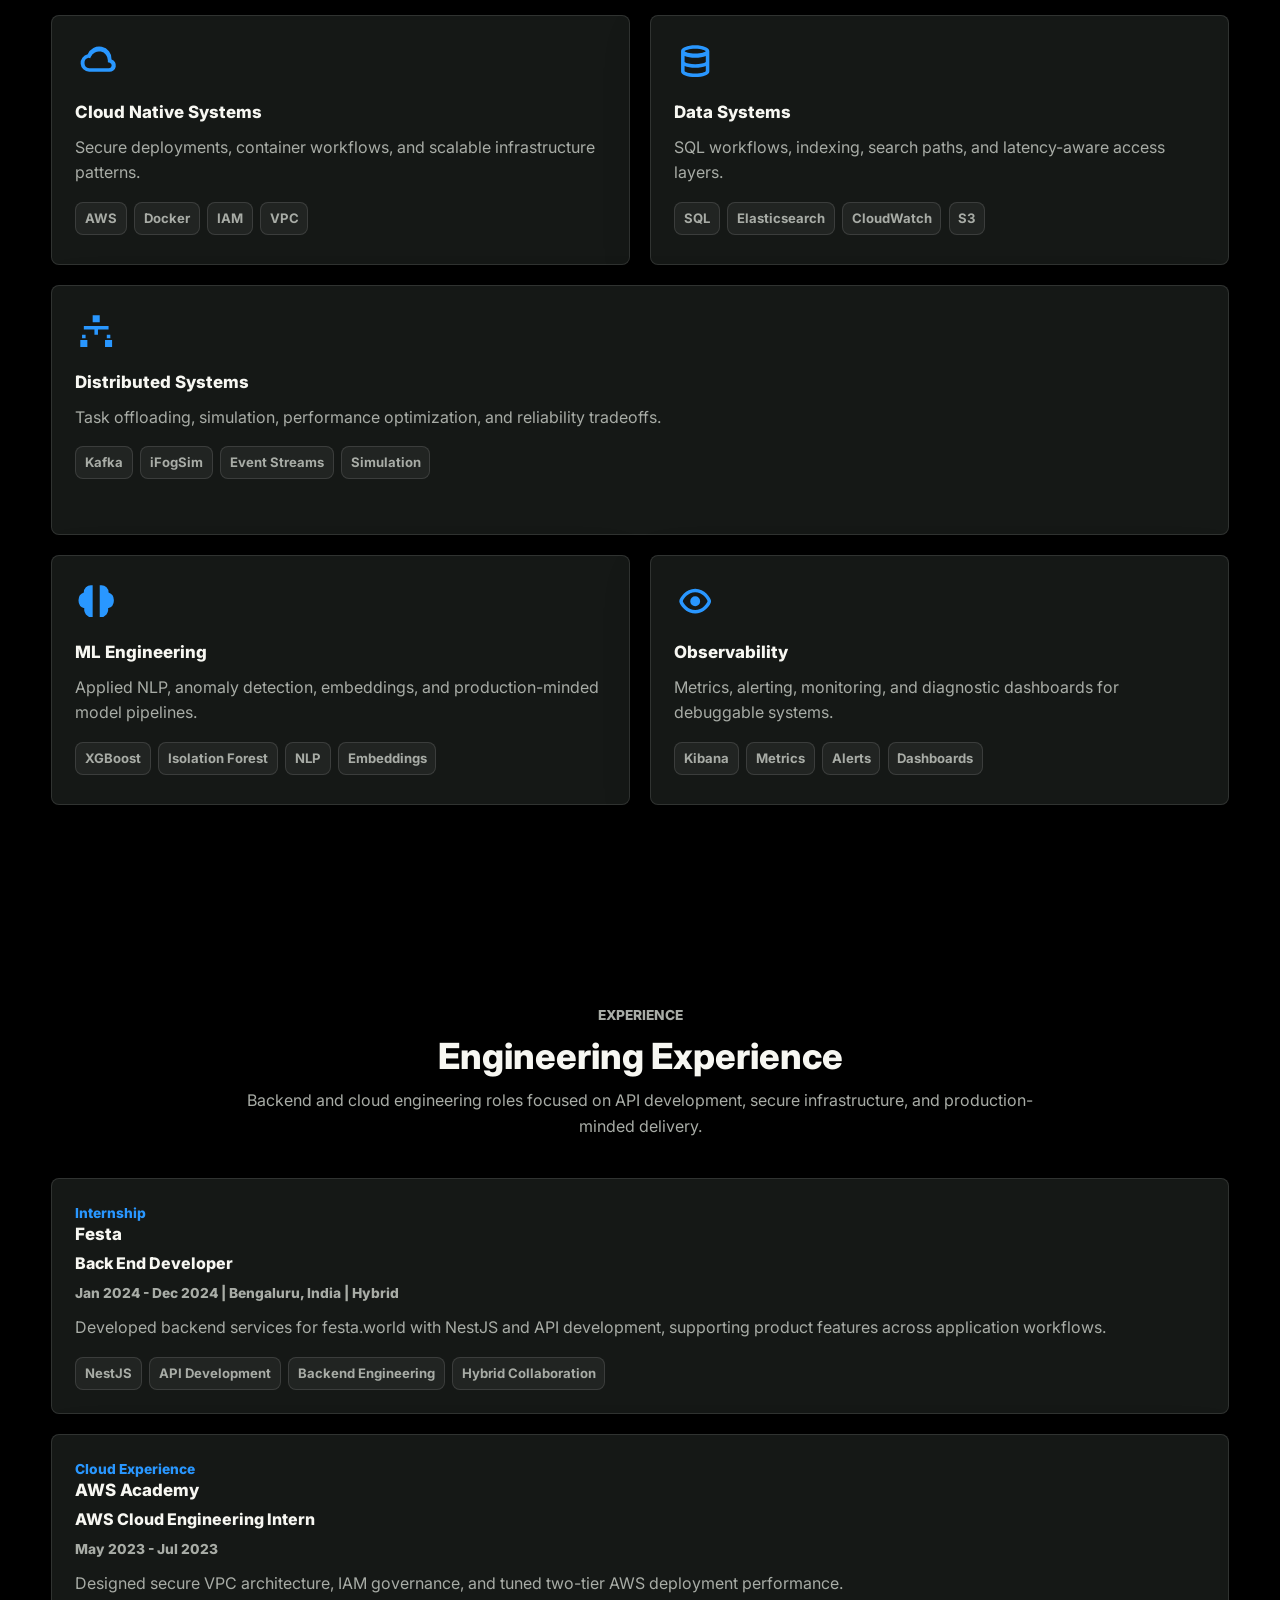
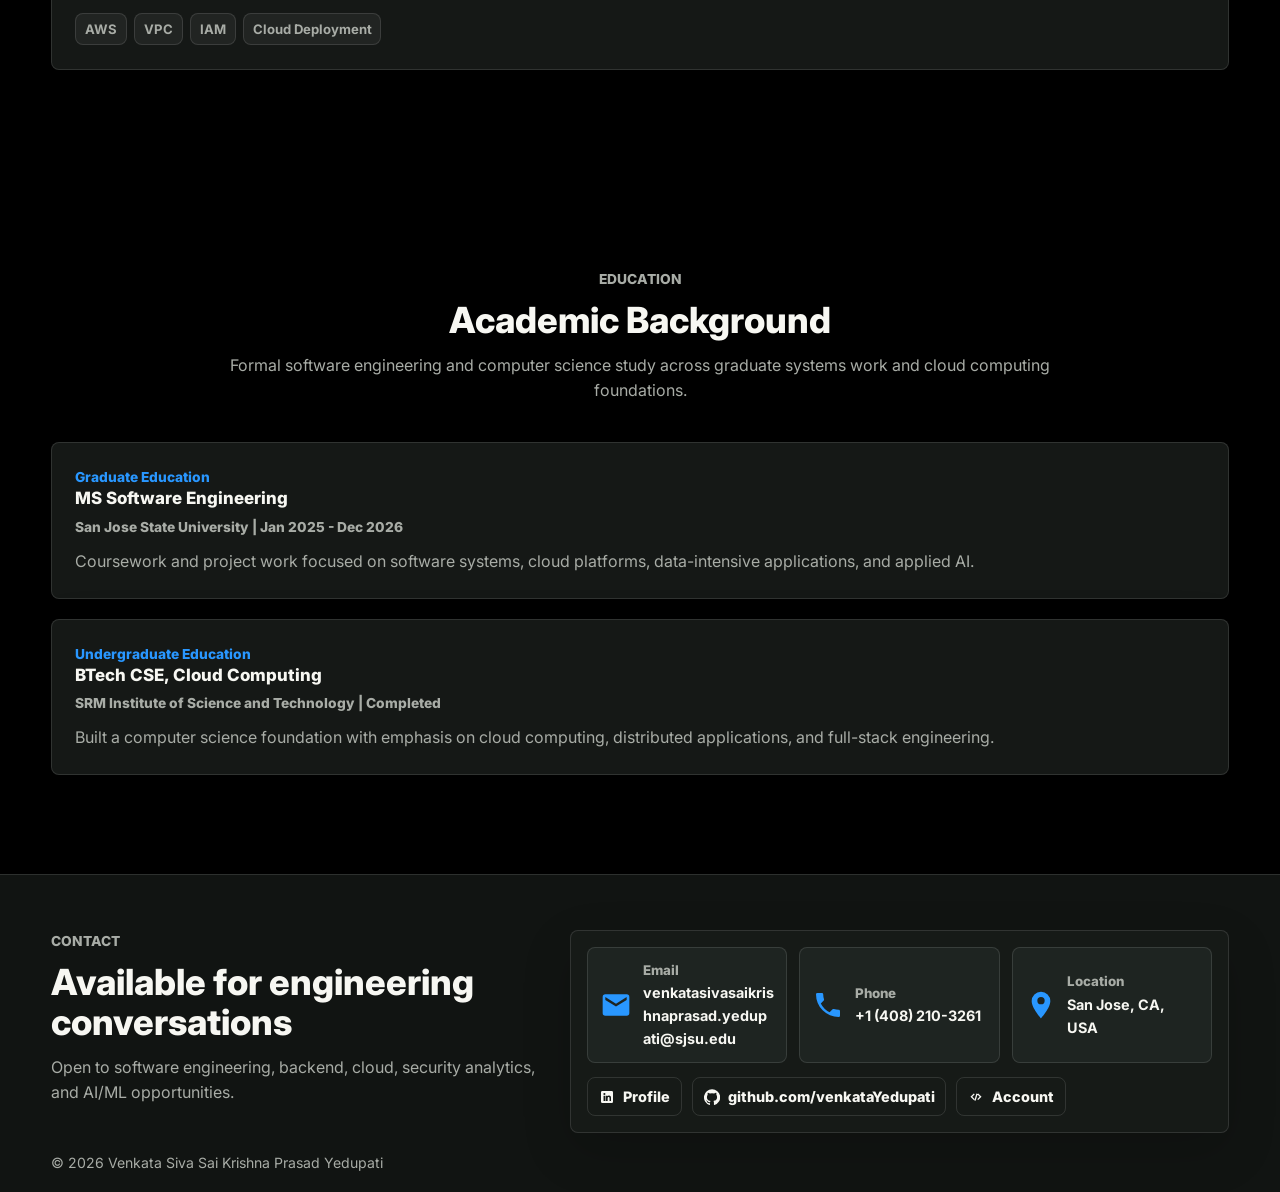
==== commit d3709830: "Remove theme toggle and use blue accent palette" ====
--- a/index.html
+++ b/index.html
@@ -4,7 +4,7 @@
     <meta charset="UTF-8" />
     <meta name="viewport" content="width=device-width, initial-scale=1.0" />
     <meta name="description" content="Portfolio" />
-    <meta name="theme-color" content="#10130f" />
+    <meta name="theme-color" content="#000000" />
     <link
       id="site-favicon"
       rel="icon"
@@ -25,10 +25,6 @@
       <nav class="nav" data-nav aria-label="Primary navigation"></nav>
       <div class="top-actions">
         <a class="btn btn-ghost btn-compact" data-resume-link target="_blank" rel="noreferrer" hidden></a>
-        <button id="theme-toggle" class="icon-button" type="button" aria-label="Toggle color theme">
-          <span data-theme-icon aria-hidden="true"></span>
-          <span class="visually-hidden" data-theme-label></span>
-        </button>
       </div>
     </header>
 
--- a/styles.css
+++ b/styles.css
@@ -1,23 +1,19 @@
 :root {
-  --bg: #070807;
-  --bg-soft: #101211;
+  --bg: #000000;
+  --bg-soft: #000000;
   --surface: #171a18;
   --panel: rgba(24, 27, 25, 0.9);
   --panel-strong: #1e2421;
   --text: #f7f7f2;
   --muted: #a8aca6;
-  --brand: #8be0c9;
-  --brand-2: #f0c36a;
-  --accent: #a9bcc2;
+  --brand: #2997ff;
+  --brand-2: #bf5af2;
+  --accent: #8e8e93;
   --line: rgba(247, 247, 242, 0.12);
   --shadow: 0 26px 70px rgba(0, 0, 0, 0.34);
   color-scheme: dark;
 }
 
-body[data-theme="light"] {
-  color-scheme: light;
-}
-
 * {
   box-sizing: border-box;
 }
@@ -37,28 +33,11 @@
   font-family: Inter, -apple-system, BlinkMacSystemFont, "Segoe UI", sans-serif;
   font-size: 16px;
   line-height: 1.6;
-  background:
-    linear-gradient(90deg, rgba(247, 247, 242, 0.026) 1px, transparent 1px),
-    linear-gradient(180deg, var(--bg) 0%, var(--bg-soft) 52%, var(--bg) 100%);
-  background-size: 118px 118px, 100% 100%;
-}
-
-body[data-theme="light"] {
-  background:
-    linear-gradient(90deg, rgba(45, 42, 36, 0.035) 1px, transparent 1px),
-    linear-gradient(180deg, var(--bg) 0%, var(--bg-soft) 48%, var(--surface) 100%);
-  background-size: 112px 112px, 100% 100%;
+  background: #000000;
 }
 
 body::before {
-  content: "";
-  position: fixed;
-  inset: 0;
-  z-index: -1;
-  pointer-events: none;
-  background:
-    linear-gradient(180deg, rgba(139, 224, 201, 0.07), transparent 28%),
-    linear-gradient(90deg, transparent, rgba(240, 195, 106, 0.035), transparent);
+  display: none;
 }
 
 a {
@@ -548,6 +527,27 @@
   margin: 0.7rem 0 0;
 }
 
+.skill-icon {
+  display: inline-flex;
+  align-items: center;
+  justify-content: center;
+  flex: 0 0 auto;
+  width: 2.65rem;
+  height: 2.65rem;
+  margin-bottom: 1.25rem;
+  color: #2997ff;
+  line-height: 0;
+  overflow: hidden;
+}
+
+.skill-icon svg {
+  display: block;
+  width: 2.65rem;
+  height: 2.65rem;
+  max-width: 100%;
+  max-height: 100%;
+}
+
 .timeline {
   position: relative;
   display: grid;
@@ -571,11 +571,18 @@
 }
 
 .timeline-label,
+.timeline-role,
 .timeline-meta {
   margin: 0;
   color: var(--brand);
   font-size: 0.86rem;
   font-weight: 800;
+}
+
+.timeline-role {
+  margin-top: 0.32rem;
+  color: var(--text);
+  font-size: 1rem;
 }
 
 .timeline-meta {
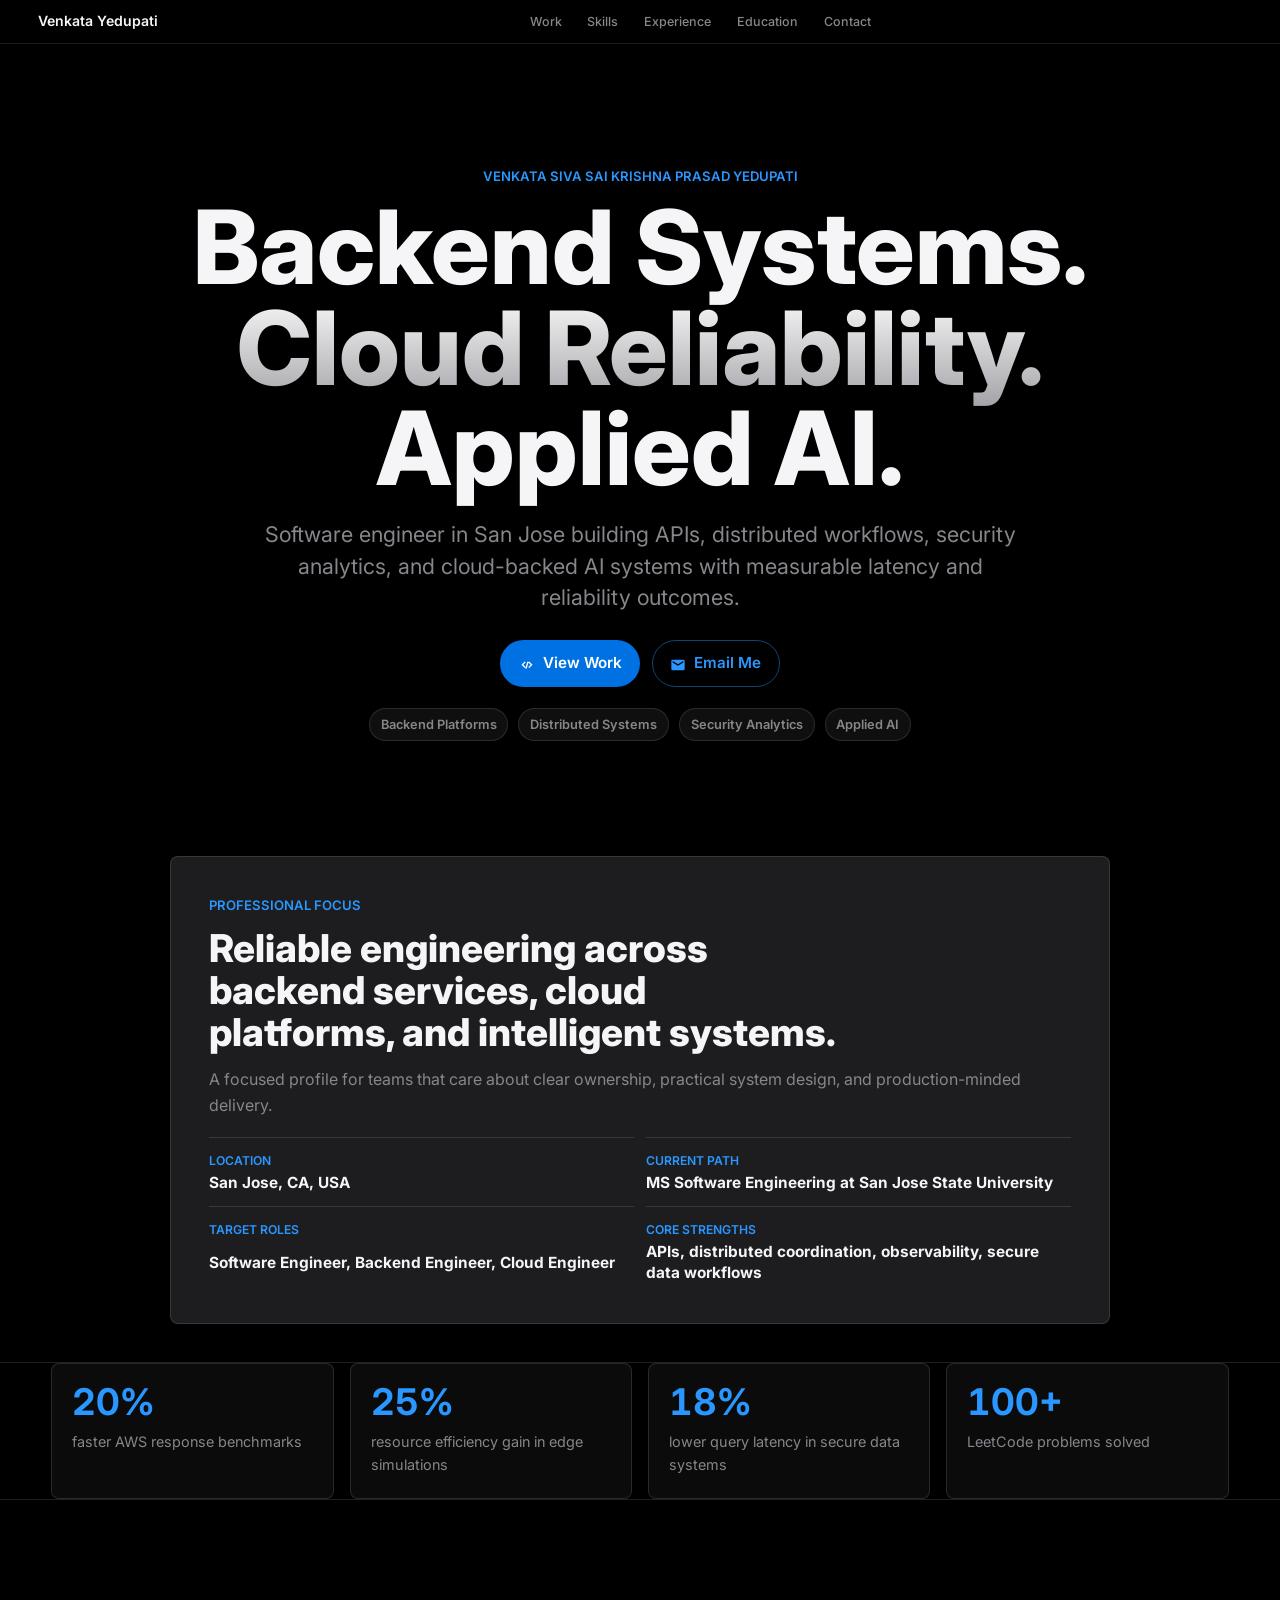
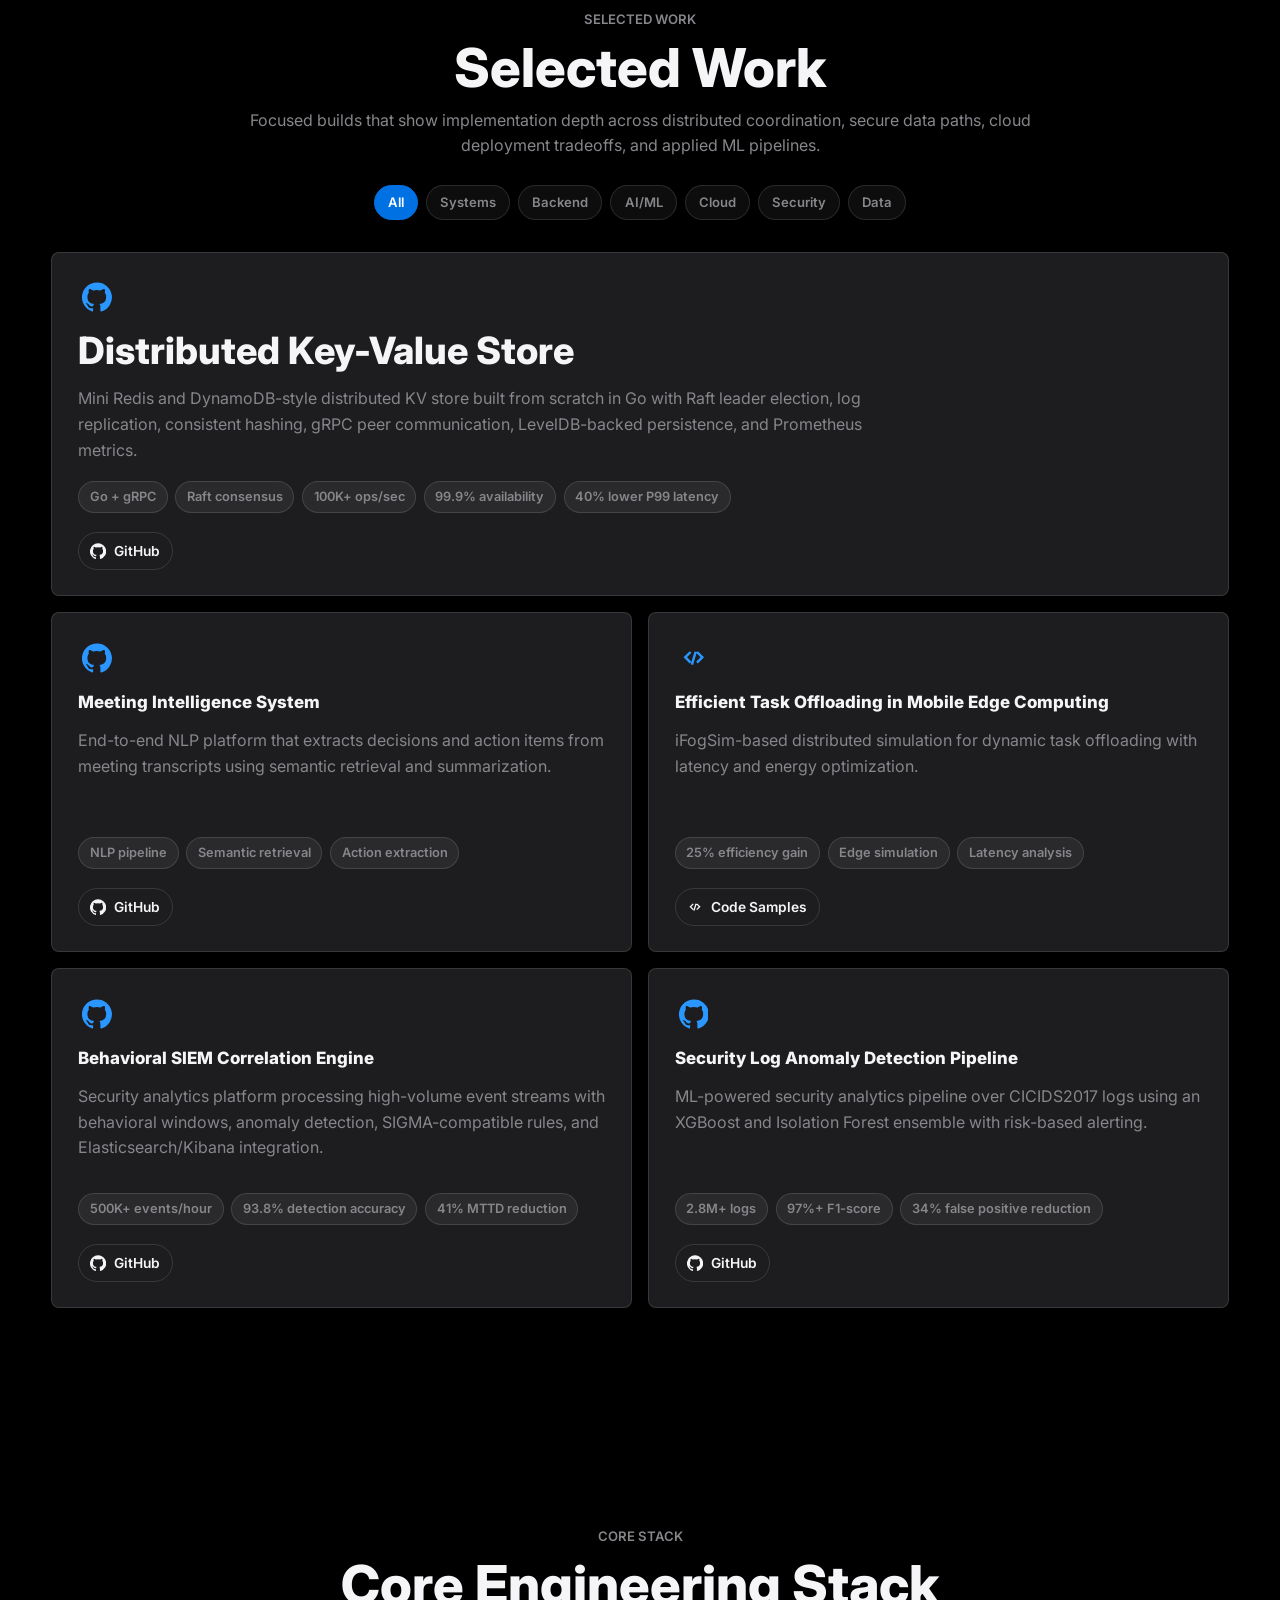
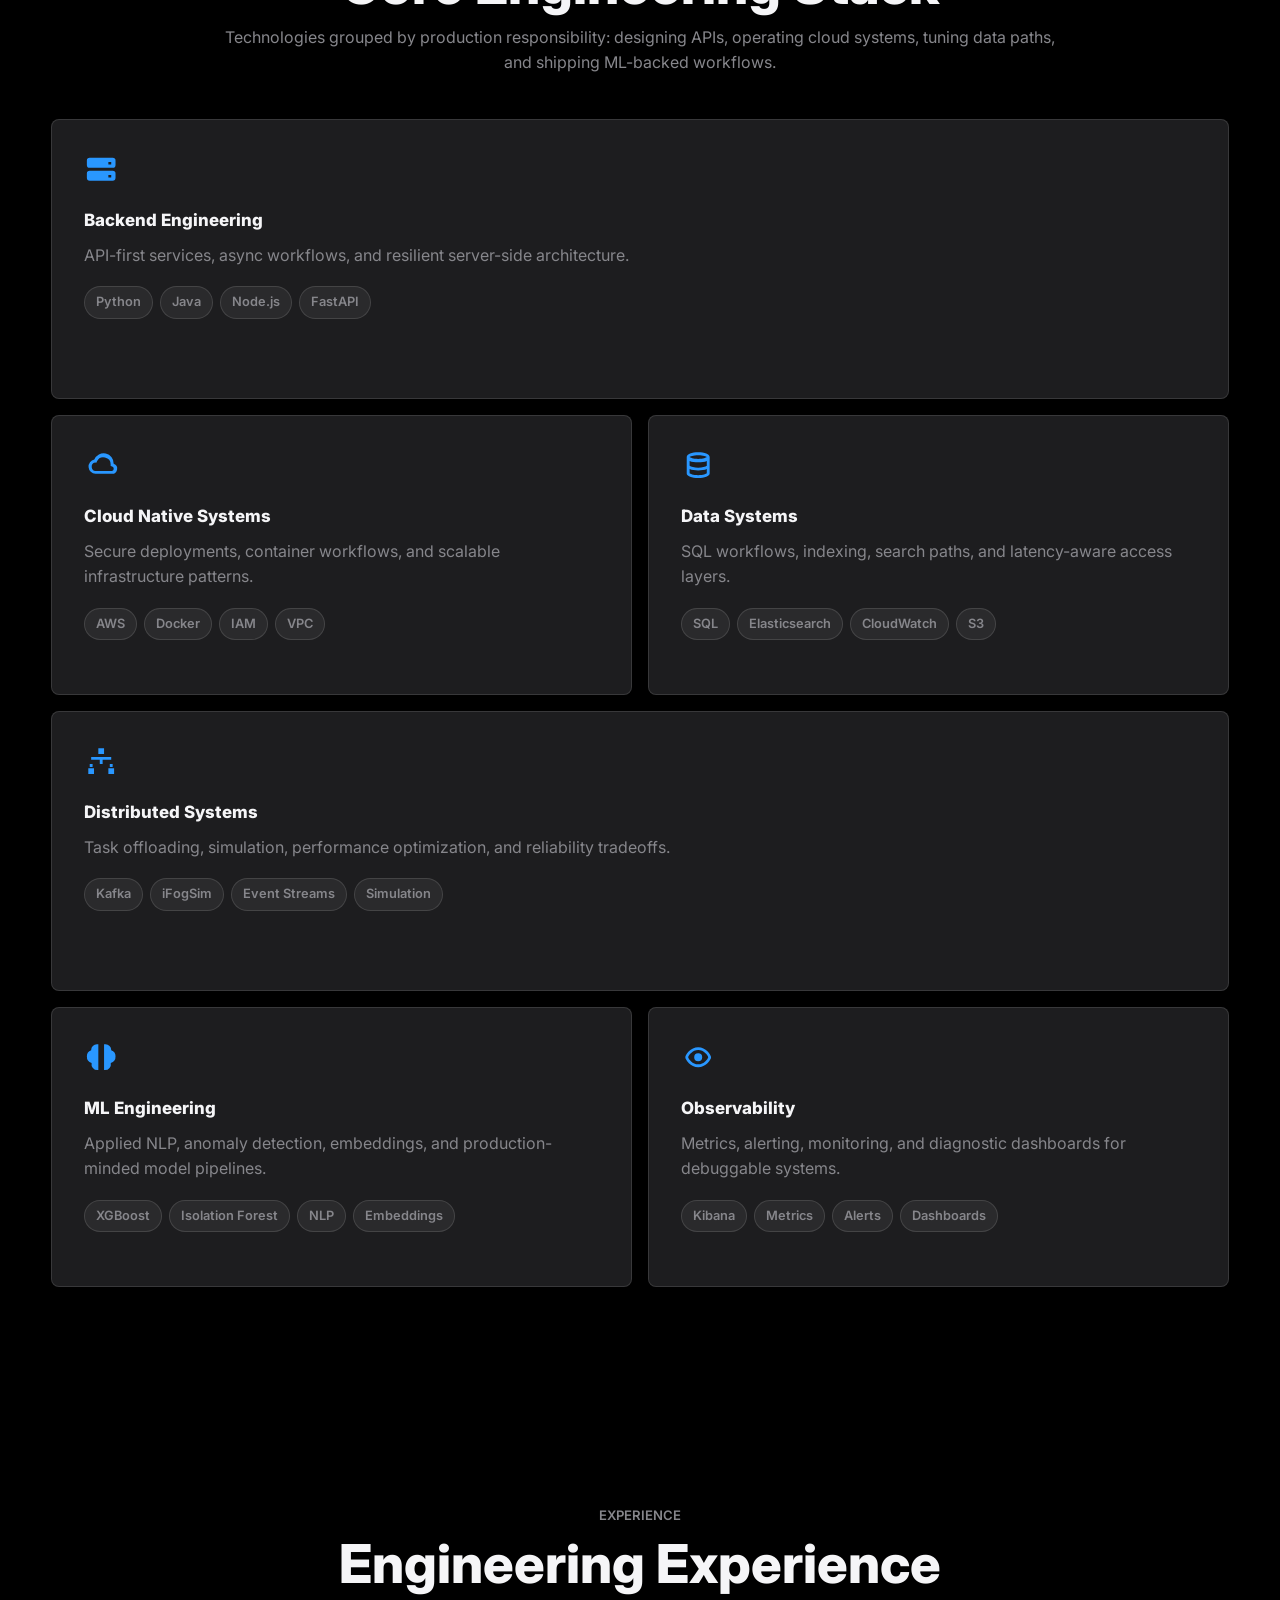
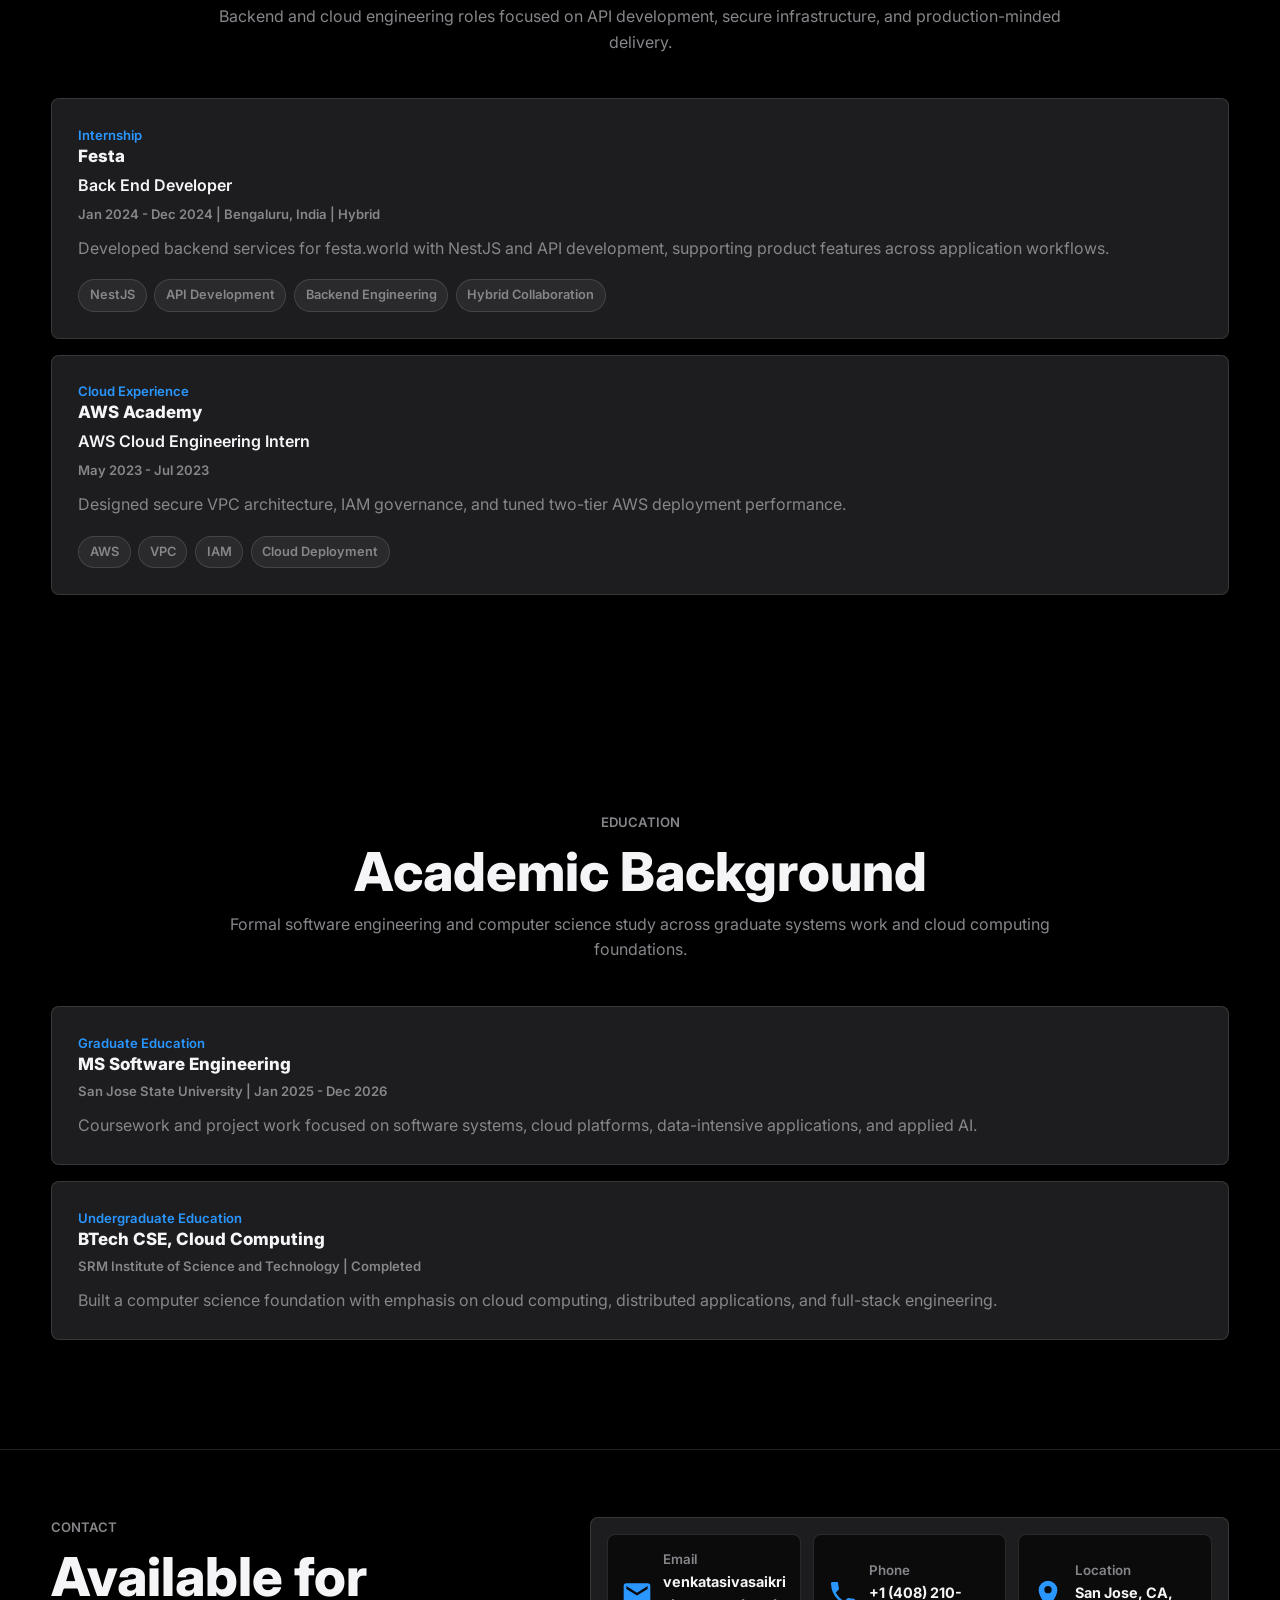
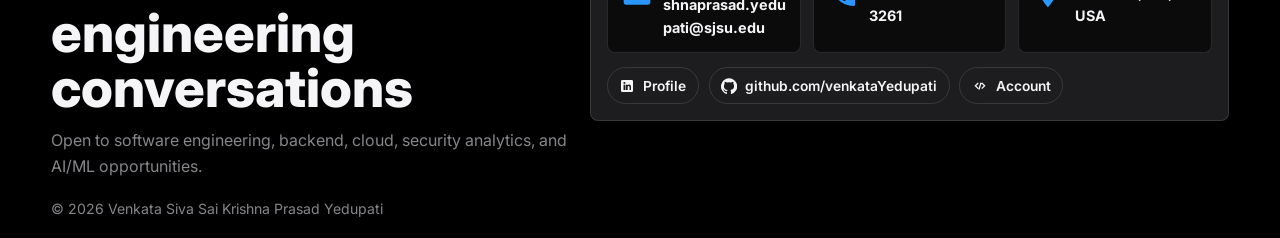
==== commit 632f3bf2: "Add dynamic portfolio interactions" ====
--- a/index.html
+++ b/index.html
@@ -17,7 +17,7 @@
       href="https://fonts.googleapis.com/css2?family=Inter:wght@400;500;600;700;800&display=swap"
       rel="stylesheet"
     />
-    <link rel="stylesheet" href="styles.css" />
+    <link rel="stylesheet" href="styles.css?v=dynamic-ui" />
   </head>
   <body data-source="portfolio-data.json">
     <header class="topbar shell">
@@ -59,6 +59,7 @@
           <h2 data-work-title></h2>
           <p data-work-summary></p>
         </div>
+        <div class="filter-bar" data-project-filters aria-label="Project filters"></div>
         <div class="work-grid" data-projects></div>
       </section>
 
@@ -111,6 +112,6 @@
     <noscript>
       <p class="noscript">Enable JavaScript to load this portfolio.</p>
     </noscript>
-    <script src="script.js"></script>
+    <script src="script.js?v=dynamic-ui"></script>
   </body>
 </html>
--- a/styles.css
+++ b/styles.css
@@ -1,16 +1,16 @@
 :root {
   --bg: #000000;
   --bg-soft: #000000;
-  --surface: #171a18;
-  --panel: rgba(24, 27, 25, 0.9);
-  --panel-strong: #1e2421;
-  --text: #f7f7f2;
-  --muted: #a8aca6;
+  --surface: #0b0b0c;
+  --panel: #1d1d1f;
+  --panel-strong: #2d2d2f;
+  --text: #f5f5f7;
+  --muted: #86868b;
   --brand: #2997ff;
-  --brand-2: #bf5af2;
-  --accent: #8e8e93;
-  --line: rgba(247, 247, 242, 0.12);
-  --shadow: 0 26px 70px rgba(0, 0, 0, 0.34);
+  --brand-2: #0071e3;
+  --accent: #6e6e73;
+  --line: rgba(255, 255, 255, 0.12);
+  --shadow: 0 22px 60px rgba(0, 0, 0, 0.3);
   color-scheme: dark;
 }
 
@@ -30,7 +30,7 @@
   margin: 0;
   min-height: 100vh;
   color: var(--text);
-  font-family: Inter, -apple-system, BlinkMacSystemFont, "Segoe UI", sans-serif;
+  font-family: -apple-system, BlinkMacSystemFont, Inter, "Segoe UI", sans-serif;
   font-size: 16px;
   line-height: 1.6;
   background: #000000;
@@ -68,24 +68,32 @@
   align-items: center;
   gap: 1rem;
   width: 100%;
-  min-height: 64px;
+  min-height: 44px;
   margin-top: 0;
-  padding: 0 4vw;
-  border-bottom: 1px solid var(--line);
+  padding: 0 max(22px, 3vw);
+  border-bottom: 1px solid rgba(255, 255, 255, 0.1);
   border-radius: 0;
-  background: color-mix(in srgb, var(--bg) 82%, transparent);
+  background: rgba(0, 0, 0, 0.72);
   box-shadow: none;
-  backdrop-filter: blur(18px);
+  backdrop-filter: saturate(180%) blur(20px);
+  transition: background 0.24s ease, border-color 0.24s ease, box-shadow 0.24s ease;
+}
+
+.topbar.is-scrolled {
+  border-bottom-color: rgba(255, 255, 255, 0.16);
+  background: rgba(0, 0, 0, 0.86);
+  box-shadow: 0 12px 34px rgba(0, 0, 0, 0.42);
 }
 
 .brand {
   display: inline-flex;
   align-items: center;
   min-width: 0;
-  min-height: 38px;
-  color: var(--brand);
-  font-size: 1rem;
-  font-weight: 800;
+  min-height: 32px;
+  color: var(--text);
+  font-size: 0.88rem;
+  font-weight: 600;
+  letter-spacing: 0;
 }
 
 .nav {
@@ -98,18 +106,18 @@
 .nav a {
   display: inline-flex;
   align-items: center;
-  min-height: 38px;
-  padding: 0 0.75rem;
-  border-radius: 8px;
+  min-height: 32px;
+  padding: 0 0.68rem;
+  border-radius: 999px;
   color: var(--muted);
-  font-size: 0.92rem;
-  font-weight: 700;
+  font-size: 0.78rem;
+  font-weight: 500;
 }
 
 .nav a:hover,
 .nav a.active {
   color: var(--text);
-  background: rgba(255, 255, 255, 0.07);
+  background: rgba(255, 255, 255, 0.08);
 }
 
 .top-actions {
@@ -123,9 +131,9 @@
 .icon-button {
   min-height: 42px;
   border: 1px solid transparent;
-  border-radius: 8px;
+  border-radius: 999px;
   cursor: pointer;
-  transition: transform 0.18s ease, border-color 0.18s ease, background 0.18s ease;
+  transition: transform 0.18s ease, border-color 0.18s ease, background 0.18s ease, color 0.18s ease;
 }
 
 .btn {
@@ -133,20 +141,21 @@
   align-items: center;
   justify-content: center;
   gap: 0.5rem;
-  padding: 0.65rem 0.95rem;
+  padding: 0.63rem 1.08rem;
   color: var(--text);
-  font-weight: 800;
+  font-size: 0.95rem;
+  font-weight: 600;
 }
 
 .btn-primary {
-  color: #10211a;
-  background: linear-gradient(135deg, var(--brand), var(--brand-2));
+  color: #ffffff;
+  background: var(--brand-2);
 }
 
 .btn-secondary {
-  color: var(--text);
-  background: rgba(255, 255, 255, 0.06);
-  border-color: var(--line);
+  color: var(--brand);
+  background: transparent;
+  border-color: color-mix(in srgb, var(--brand) 45%, transparent);
 }
 
 .btn-ghost {
@@ -157,14 +166,31 @@
 
 .btn-compact {
   min-height: 36px;
-  padding: 0.45rem 0.68rem;
-  font-size: 0.9rem;
+  padding: 0.43rem 0.72rem;
+  font-size: 0.86rem;
 }
 
 .btn:hover,
 .icon-button:hover {
   transform: translateY(-2px);
-  border-color: color-mix(in srgb, var(--brand) 54%, var(--line));
+  border-color: color-mix(in srgb, var(--brand) 48%, var(--line));
+}
+
+.btn:focus-visible,
+.icon-button:focus-visible,
+.filter-button:focus-visible {
+  outline: 2px solid var(--brand);
+  outline-offset: 3px;
+}
+
+.btn-primary:hover {
+  background: var(--brand);
+}
+
+.btn-secondary:hover,
+.btn-ghost:hover {
+  color: #ffffff;
+  background: rgba(41, 151, 255, 0.14);
 }
 
 .icon-button {
@@ -174,7 +200,7 @@
   height: 42px;
   padding: 0;
   color: var(--text);
-  background: var(--panel-strong);
+  background: rgba(255, 255, 255, 0.08);
   border-color: var(--line);
 }
 
@@ -202,23 +228,24 @@
   grid-template-columns: minmax(0, 1fr);
   gap: 0;
   align-items: center;
-  min-height: calc(100vh - 72px);
-  padding: 7rem 0 2.2rem;
+  min-height: calc(100svh - 44px);
+  padding: 6.8rem 0 3.6rem;
   text-align: center;
 }
 
 .hero-copy {
   align-self: center;
   min-width: 0;
-  width: min(980px, 100%);
+  width: 100%;
+  max-width: 980px;
   margin: 0 auto;
 }
 
 .eyebrow {
   margin: 0 0 0.65rem;
   color: var(--brand);
-  font-size: 0.86rem;
-  font-weight: 800;
+  font-size: 0.82rem;
+  font-weight: 600;
   text-transform: uppercase;
 }
 
@@ -231,17 +258,19 @@
 
 h1 {
   max-width: 980px;
-  margin: 0;
-  font-size: 5.65rem;
-  line-height: 1.02;
+  margin: 0 auto;
+  font-size: clamp(3.4rem, 8vw, 6.7rem);
+  line-height: 0.98;
   font-weight: 800;
+  text-wrap: balance;
 }
 
 h2 {
   margin: 0;
-  font-size: 2.25rem;
-  line-height: 1.12;
+  font-size: clamp(2rem, 4.2vw, 3.35rem);
+  line-height: 1.04;
   font-weight: 800;
+  text-wrap: balance;
 }
 
 h3 {
@@ -253,7 +282,7 @@
 
 .gradient-text {
   color: transparent;
-  background: linear-gradient(135deg, var(--brand), var(--brand-2));
+  background: linear-gradient(180deg, #ffffff 0%, #a1a1a6 100%);
   -webkit-background-clip: text;
   background-clip: text;
 }
@@ -269,9 +298,10 @@
 }
 
 .hero-summary {
-  max-width: 760px;
-  margin: 1.25rem auto 0;
-  font-size: 1.16rem;
+  max-width: 780px;
+  margin: 1.3rem auto 0;
+  font-size: clamp(1.08rem, 2vw, 1.35rem);
+  line-height: 1.45;
 }
 
 .cta-row {
@@ -279,15 +309,15 @@
   flex-wrap: wrap;
   justify-content: center;
   gap: 0.75rem;
-  margin-top: 1.55rem;
+  margin-top: 1.7rem;
 }
 
 .signal-strip {
   display: flex;
   flex-wrap: wrap;
   justify-content: center;
-  gap: 0.55rem;
-  margin-top: 1.2rem;
+  gap: 0.62rem;
+  margin-top: 1.35rem;
 }
 
 .signal,
@@ -295,91 +325,109 @@
   display: inline-flex;
   align-items: center;
   min-height: 30px;
-  padding: 0.3rem 0.55rem;
+  padding: 0.32rem 0.68rem;
+  border: 1px solid var(--line);
+  border-radius: 999px;
+  color: var(--muted);
+  background: rgba(255, 255, 255, 0.06);
+  font-size: 0.8rem;
+  font-weight: 600;
+}
+
+.hero-brief {
+  display: grid;
+  width: min(940px, 92vw);
+  min-height: auto;
+  margin: 0 auto 2.4rem;
+  padding: clamp(1.4rem, 3vw, 2.4rem);
   border: 1px solid var(--line);
   border-radius: 8px;
-  color: var(--muted);
-  background: rgba(255, 255, 255, 0.055);
-  font-size: 0.82rem;
-  font-weight: 700;
-}
-
-.hero-brief {
-  display: grid;
-  width: min(940px, 100%);
-  min-height: auto;
-  margin: 0 auto 2rem;
+  background: var(--panel);
+  box-shadow: none;
+  text-align: left;
+}
+
+.hero-brief h2 {
+  max-width: 760px;
+  font-size: clamp(1.75rem, 3vw, 2.45rem);
+  line-height: 1.1;
+}
+
+.hero-brief-summary {
+  margin: 0.85rem 0 0;
+}
+
+.brief-list {
+  display: grid;
+  grid-template-columns: repeat(2, minmax(0, 1fr));
+  gap: 0.75rem;
+  margin-top: 1.15rem;
+}
+
+.brief-item {
+  display: grid;
+  gap: 0.18rem;
+  padding-top: 0.82rem;
+  border-top: 1px solid var(--line);
+}
+
+.brief-item small {
+  color: var(--brand);
+  font-size: 0.76rem;
+  font-weight: 600;
+  text-transform: uppercase;
+}
+
+.brief-item strong {
+  color: var(--text);
+  font-size: 0.96rem;
+  line-height: 1.36;
+}
+
+.metrics-band {
+  border-block: 1px solid var(--line);
+  background: #000000;
+}
+
+.metrics-grid {
+  display: grid;
+  grid-template-columns: repeat(4, minmax(0, 1fr));
+  gap: 1rem;
+  background: transparent;
+}
+
+.metric-card {
+  position: relative;
+  overflow: hidden;
+  isolation: isolate;
+  min-height: 136px;
   padding: 1.25rem;
   border: 1px solid var(--line);
   border-radius: 8px;
-  background:
-    linear-gradient(135deg, color-mix(in srgb, var(--brand) 10%, transparent), transparent 38%),
-    linear-gradient(180deg, rgba(255, 255, 255, 0.035), transparent),
-    var(--panel);
-  box-shadow: var(--shadow);
-  text-align: left;
-}
-
-.hero-brief h2 {
-  max-width: 760px;
-  font-size: 1.65rem;
-  line-height: 1.16;
-}
-
-.hero-brief-summary {
-  margin: 0.85rem 0 0;
-}
-
-.brief-list {
-  display: grid;
-  grid-template-columns: repeat(2, minmax(0, 1fr));
-  gap: 0.75rem;
-  margin-top: 1.15rem;
-}
-
-.brief-item {
-  display: grid;
-  gap: 0.18rem;
-  padding-top: 0.7rem;
-  border-top: 1px solid var(--line);
-}
-
-.brief-item small {
-  color: var(--brand);
-  font-size: 0.76rem;
-  font-weight: 800;
-  text-transform: uppercase;
-}
-
-.brief-item strong {
-  color: var(--text);
-  font-size: 0.94rem;
-  line-height: 1.36;
-}
-
-.metrics-band {
-  border-block: 1px solid var(--line);
-  background: color-mix(in srgb, var(--surface) 58%, transparent);
-}
-
-.metrics-grid {
-  display: grid;
-  grid-template-columns: repeat(4, minmax(0, 1fr));
-  gap: 1px;
-  background: var(--line);
-}
-
-.metric-card {
-  min-height: 136px;
-  padding: 1.15rem;
-  background: var(--panel-strong);
+  background: var(--surface);
+}
+
+.metric-card::before {
+  position: absolute;
+  inset: 0;
+  z-index: -1;
+  pointer-events: none;
+  background: radial-gradient(circle at var(--mx, 50%) var(--my, 0%), rgba(41, 151, 255, 0.18), transparent 46%);
+  opacity: 0;
+  transition: opacity 0.22s ease;
+  content: "";
+}
+
+.metric-card:hover::before {
+  opacity: 1;
 }
 
 .metric-card strong {
   display: block;
   color: var(--brand);
-  font-size: 2rem;
+  font-size: 2.3rem;
   line-height: 1;
+  font-variant-numeric: tabular-nums;
 }
 
 .metric-card span {
@@ -390,7 +438,7 @@
 }
 
 .section {
-  padding: 6.2rem 0;
+  padding: 6.8rem 0;
 }
 
 section[id] {
@@ -398,8 +446,8 @@
 }
 
 .section-heading {
-  max-width: 820px;
-  margin: 0 auto 2.4rem;
+  max-width: 860px;
+  margin: 0 auto 2.7rem;
   text-align: center;
 }
 
@@ -407,21 +455,72 @@
   margin: 0.75rem 0 0;
 }
 
+.filter-bar {
+  display: flex;
+  flex-wrap: wrap;
+  justify-content: center;
+  gap: 0.5rem;
+  max-width: 760px;
+  margin: -1.05rem auto 2rem;
+}
+
+.filter-button {
+  min-height: 34px;
+  padding: 0.35rem 0.82rem;
+  border: 1px solid var(--line);
+  border-radius: 999px;
+  color: var(--muted);
+  background: rgba(255, 255, 255, 0.05);
+  cursor: pointer;
+  font-size: 0.82rem;
+  font-weight: 600;
+  transition: color 0.18s ease, background 0.18s ease, border-color 0.18s ease, transform 0.18s ease;
+}
+
+.filter-button:hover {
+  color: var(--text);
+  border-color: color-mix(in srgb, var(--brand) 38%, var(--line));
+  transform: translateY(-1px);
+}
+
+.filter-button.is-active {
+  color: #ffffff;
+  border-color: var(--brand-2);
+  background: var(--brand-2);
+}
+
 .work-grid {
   display: grid;
   grid-template-columns: repeat(6, minmax(0, 1fr));
-  gap: 1.25rem;
+  gap: 1rem;
 }
 
 .project-card,
 .skill-card,
 .timeline-content,
 .contact-panel {
+  position: relative;
+  overflow: hidden;
+  isolation: isolate;
   border: 1px solid var(--line);
   border-radius: 8px;
   background: var(--panel);
-  box-shadow: 0 18px 50px rgba(0, 0, 0, 0.16);
+  box-shadow: none;
   transition: transform 0.22s ease, border-color 0.22s ease, background 0.22s ease;
+}
+
+.project-card::before,
+.skill-card::before,
+.timeline-content::before,
+.contact-panel::before {
+  position: absolute;
+  inset: 0;
+  z-index: -1;
+  pointer-events: none;
+  background: radial-gradient(circle at var(--mx, 50%) var(--my, 0%), rgba(41, 151, 255, 0.16), transparent 44%);
+  opacity: 0;
+  transition: opacity 0.22s ease;
+  content: "";
 }
 
 .project-card:hover,
@@ -430,28 +529,48 @@
 .contact-panel:hover {
   transform: translateY(-3px);
   border-color: color-mix(in srgb, var(--brand) 34%, var(--line));
-  background: color-mix(in srgb, var(--panel-strong) 64%, var(--panel));
+  background: var(--panel-strong);
+}
+
+.project-card:hover::before,
+.skill-card:hover::before,
+.timeline-content:hover::before,
+.contact-panel:hover::before {
+  opacity: 1;
+}
+
+.project-card > *,
+.skill-card > *,
+.timeline-content > *,
+.contact-panel > * {
+  position: relative;
 }
 
 .project-card {
   display: flex;
   flex-direction: column;
   grid-column: span 3;
-  min-height: 320px;
-  padding: 1.45rem;
+  min-height: 340px;
+  padding: clamp(1.25rem, 2vw, 1.8rem);
+}
+
+.project-card[hidden] {
+  display: none;
+}
+
+.project-card.is-entering {
+  animation: card-enter 0.34s ease both;
 }
 
 .project-card:nth-child(1) {
   grid-column: span 6;
-  min-height: 270px;
-  background:
-    linear-gradient(135deg, color-mix(in srgb, var(--brand) 13%, transparent), transparent 40%),
-    linear-gradient(90deg, color-mix(in srgb, var(--brand-2) 7%, transparent), transparent 55%),
-    var(--panel);
+  min-height: 300px;
+  background: var(--panel);
 }
 
 .project-card:nth-child(1) h3 {
-  font-size: 1.55rem;
+  font-size: clamp(1.7rem, 3vw, 2.35rem);
+  line-height: 1.08;
 }
 
 .project-card:nth-child(1) .project-description {
@@ -460,25 +579,25 @@
 
 .project-header {
   display: grid;
-  grid-template-columns: 42px minmax(0, 1fr);
-  gap: 0.8rem;
-  align-items: center;
+  grid-template-columns: minmax(0, 1fr);
+  gap: 0.95rem;
+  align-items: start;
 }
 
 .project-icon {
   display: grid;
   place-items: center;
-  width: 42px;
-  height: 42px;
-  border: 1px solid var(--line);
-  border-radius: 8px;
+  width: 38px;
+  height: 38px;
+  border: 0;
+  border-radius: 0;
   color: var(--brand);
-  background: var(--panel-strong);
+  background: transparent;
 }
 
 .project-icon svg {
-  width: 1.15rem;
-  height: 1.15rem;
+  width: 1.85rem;
+  height: 1.85rem;
 }
 
 .project-description {
@@ -490,12 +609,12 @@
   display: flex;
   flex-wrap: wrap;
   gap: 0.45rem;
-  margin-top: 1rem;
+  margin-top: 1.1rem;
 }
 
 .project-actions {
   display: flex;
-  margin-top: 1rem;
+  margin-top: 1.15rem;
 }
 
 .section-split {
@@ -509,13 +628,13 @@
 .skill-grid {
   display: grid;
   grid-template-columns: repeat(6, minmax(0, 1fr));
-  gap: 1.25rem;
+  gap: 1rem;
 }
 
 .skill-card {
   grid-column: span 3;
-  min-height: 250px;
-  padding: 1.45rem;
+  min-height: 280px;
+  padding: clamp(1.35rem, 2.5vw, 2rem);
 }
 
 .skill-card:nth-child(1),
@@ -532,9 +651,9 @@
   align-items: center;
   justify-content: center;
   flex: 0 0 auto;
-  width: 2.65rem;
-  height: 2.65rem;
-  margin-bottom: 1.25rem;
+  width: 2.15rem;
+  height: 2.15rem;
+  margin-bottom: 1.45rem;
   color: #2997ff;
   line-height: 0;
   overflow: hidden;
@@ -542,8 +661,8 @@
 
 .skill-icon svg {
   display: block;
-  width: 2.65rem;
-  height: 2.65rem;
+  width: 2.15rem;
+  height: 2.15rem;
   max-width: 100%;
   max-height: 100%;
 }
@@ -551,7 +670,7 @@
 .timeline {
   position: relative;
   display: grid;
-  gap: 1.25rem;
+  gap: 1rem;
 }
 
 .timeline::before {
@@ -567,7 +686,7 @@
 }
 
 .timeline-content {
-  padding: 1.45rem;
+  padding: clamp(1.25rem, 2vw, 1.8rem);
 }
 
 .timeline-label,
@@ -575,14 +694,15 @@
 .timeline-meta {
   margin: 0;
   color: var(--brand);
-  font-size: 0.86rem;
-  font-weight: 800;
+  font-size: 0.82rem;
+  font-weight: 600;
 }
 
 .timeline-role {
   margin-top: 0.32rem;
   color: var(--text);
   font-size: 1rem;
+  font-weight: 600;
 }
 
 .timeline-meta {
@@ -595,15 +715,15 @@
 }
 
 .footer {
-  padding: 3.4rem 0 1.1rem;
+  padding: 4.2rem 0 1.1rem;
   border-top: 1px solid var(--line);
-  background: color-mix(in srgb, var(--surface) 78%, transparent);
+  background: #000000;
 }
 
 .footer-layout {
   display: grid;
-  grid-template-columns: minmax(0, 0.86fr) minmax(340px, 1.14fr);
-  gap: 1.4rem;
+  grid-template-columns: minmax(0, 0.9fr) minmax(340px, 1.1fr);
+  gap: 1rem;
   align-items: start;
 }
 
@@ -628,11 +748,11 @@
   gap: 0.65rem;
   align-items: center;
   min-height: 82px;
-  padding: 0.75rem;
+  padding: 0.82rem;
   border: 1px solid var(--line);
   border-radius: 8px;
   color: var(--text);
-  background: var(--panel-strong);
+  background: var(--surface);
 }
 
 .contact-item .icon {
@@ -650,7 +770,7 @@
 .contact-copy small {
   display: block;
   color: var(--muted);
-  font-weight: 800;
+  font-weight: 600;
 }
 
 .contact-copy strong {
@@ -704,8 +824,8 @@
 
 .reveal {
   opacity: 0;
-  transform: translateY(14px);
-  transition: opacity 0.55s ease, transform 0.55s ease;
+  transform: translateY(18px);
+  transition: opacity 0.7s ease, transform 0.7s ease;
 }
 
 .reveal.visible {
@@ -713,11 +833,19 @@
   transform: translateY(0);
 }
 
+@keyframes card-enter {
+  from {
+    opacity: 0;
+    transform: translateY(12px);
+  }
+
+  to {
+    opacity: 1;
+    transform: translateY(0);
+  }
+}
+
 @media (max-width: 1100px) {
-  h1 {
-    font-size: 4.3rem;
-  }
-
   .contact-grid {
     grid-template-columns: 1fr;
   }
@@ -726,7 +854,7 @@
 @media (max-width: 920px) {
   .topbar {
     grid-template-columns: auto auto;
-    padding: 0 3vw;
+    padding: 0 18px;
   }
 
   .nav {
@@ -740,7 +868,7 @@
   }
 
   .hero {
-    padding: 6rem 0 2rem;
+    padding: 5.8rem 0 2.4rem;
   }
 
   .hero-brief {
@@ -758,42 +886,73 @@
 
 @media (max-width: 720px) {
   .shell {
-    width: min(100% - 1.5rem, 1180px);
+    width: calc(100% - 1.5rem);
   }
 
   .topbar {
-    min-height: 54px;
+    min-height: 48px;
     padding: 0 0.75rem;
   }
 
   .brand {
     min-width: 48px;
-  }
-
-  h1 {
-    font-size: 3rem;
-  }
-
-  h2 {
-    font-size: 1.8rem;
   }
 
   .hero {
     gap: 0;
     min-height: auto;
-    padding: 5.4rem 0 1.8rem;
+    padding: 5.1rem 0 2.1rem;
+  }
+
+  h1 {
+    font-size: clamp(2rem, 8.9vw, 3.4rem);
+    line-height: 1.04;
+  }
+
+  h2 {
+    font-size: clamp(1.75rem, 7.6vw, 2.65rem);
+    line-height: 1.1;
   }
 
   .hero-summary {
+    max-width: 100%;
     font-size: 1rem;
   }
 
+  .cta-row {
+    display: grid;
+    grid-template-columns: 1fr;
+    width: 100%;
+    max-width: 100%;
+  }
+
   .cta-row .btn {
-    flex: 1 1 160px;
+    width: 100%;
+  }
+
+  .signal-strip {
+    max-width: 100%;
+  }
+
+  .signal,
+  .tag {
+    max-width: 100%;
+  }
+
+  .filter-bar {
+    justify-content: flex-start;
+    margin-top: -0.8rem;
+    overflow-x: auto;
+    padding-bottom: 0.2rem;
+    scrollbar-width: none;
+  }
+
+  .filter-bar::-webkit-scrollbar {
+    display: none;
   }
 
   .section {
-    padding: 3rem 0;
+    padding: 3.6rem 0;
   }
 
   .work-grid,
@@ -820,7 +979,11 @@
   }
 
   h1 {
-    font-size: 2.45rem;
+    font-size: clamp(1.86rem, 8.2vw, 2rem);
+  }
+
+  h2 {
+    font-size: clamp(1.6rem, 7vw, 1.82rem);
   }
 
   .metrics-grid {
@@ -840,3 +1003,18 @@
     min-height: auto;
   }
 }
+
+@media (prefers-reduced-motion: reduce) {
+  html {
+    scroll-behavior: auto;
+  }
+
+  *,
+  *::before,
+  *::after {
+    animation-duration: 0.001ms !important;
+    animation-iteration-count: 1 !important;
+    scroll-behavior: auto !important;
+    transition-duration: 0.001ms !important;
+  }
+}
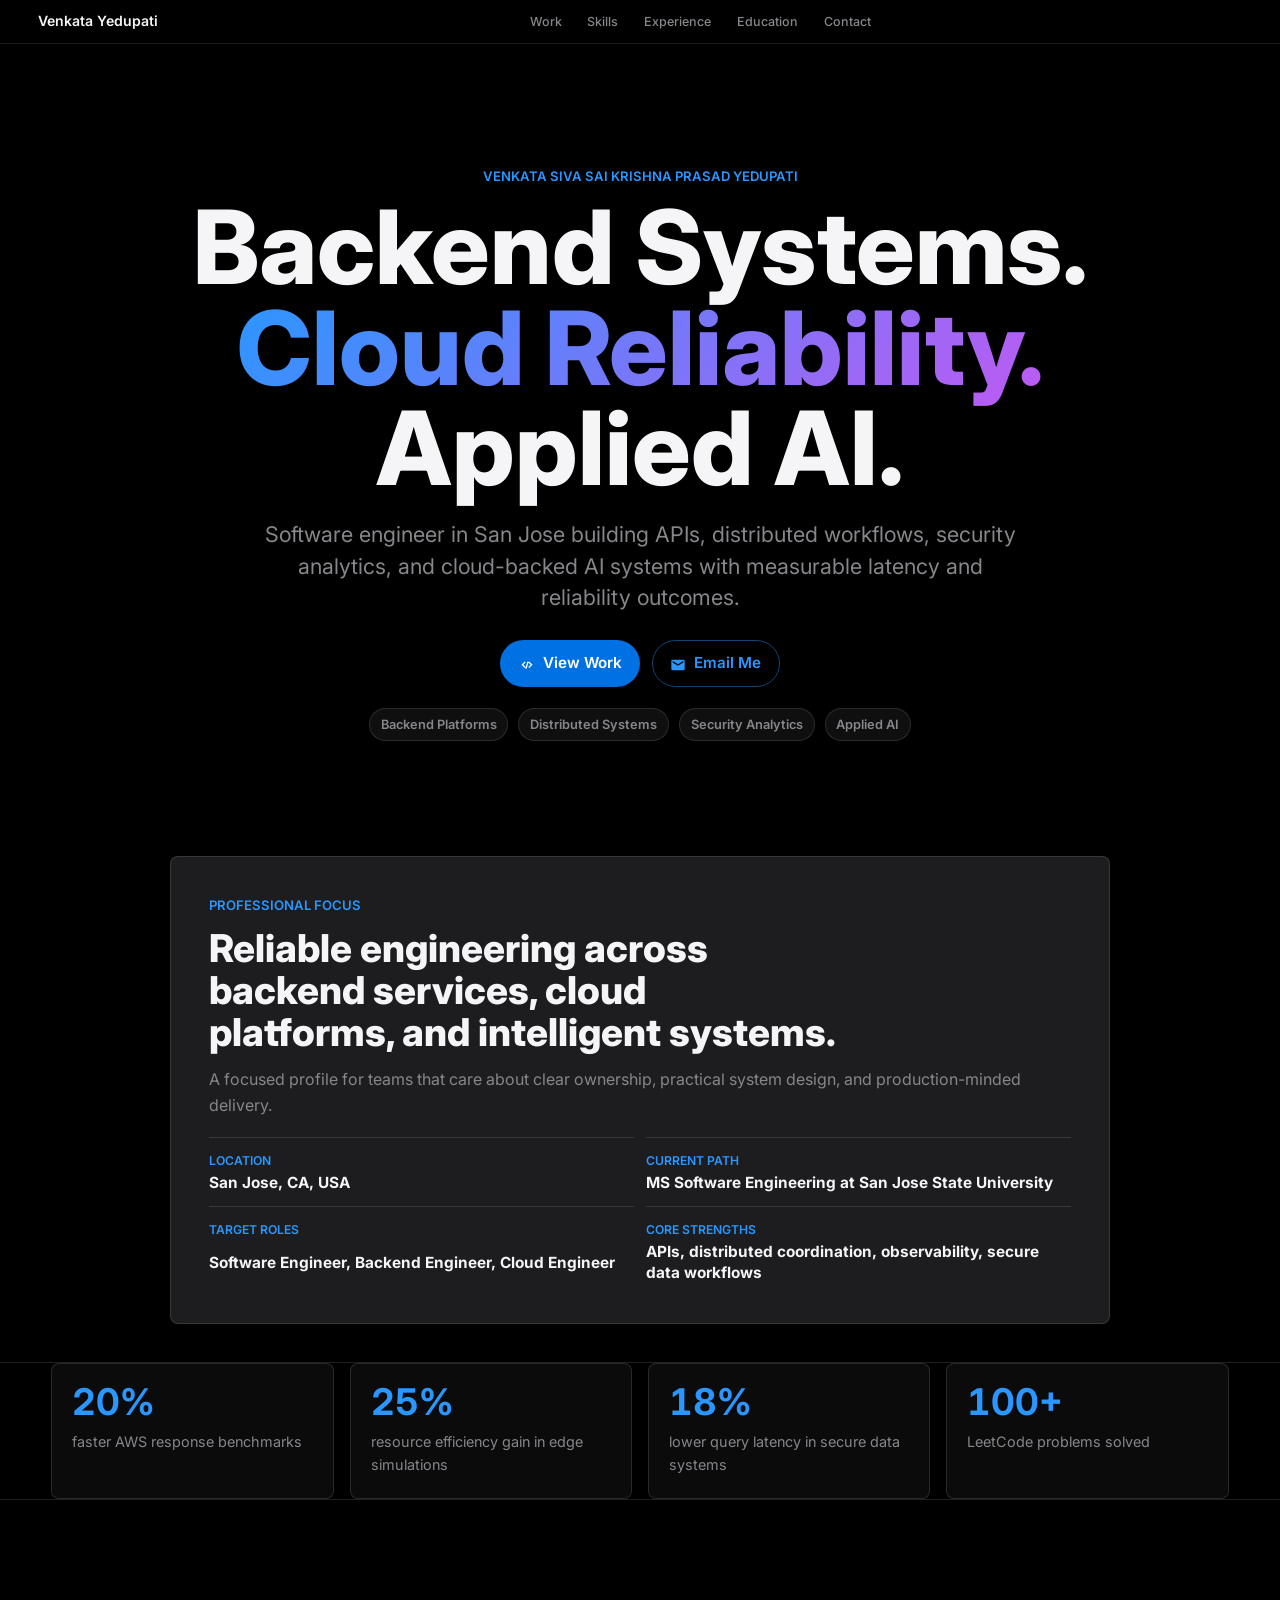
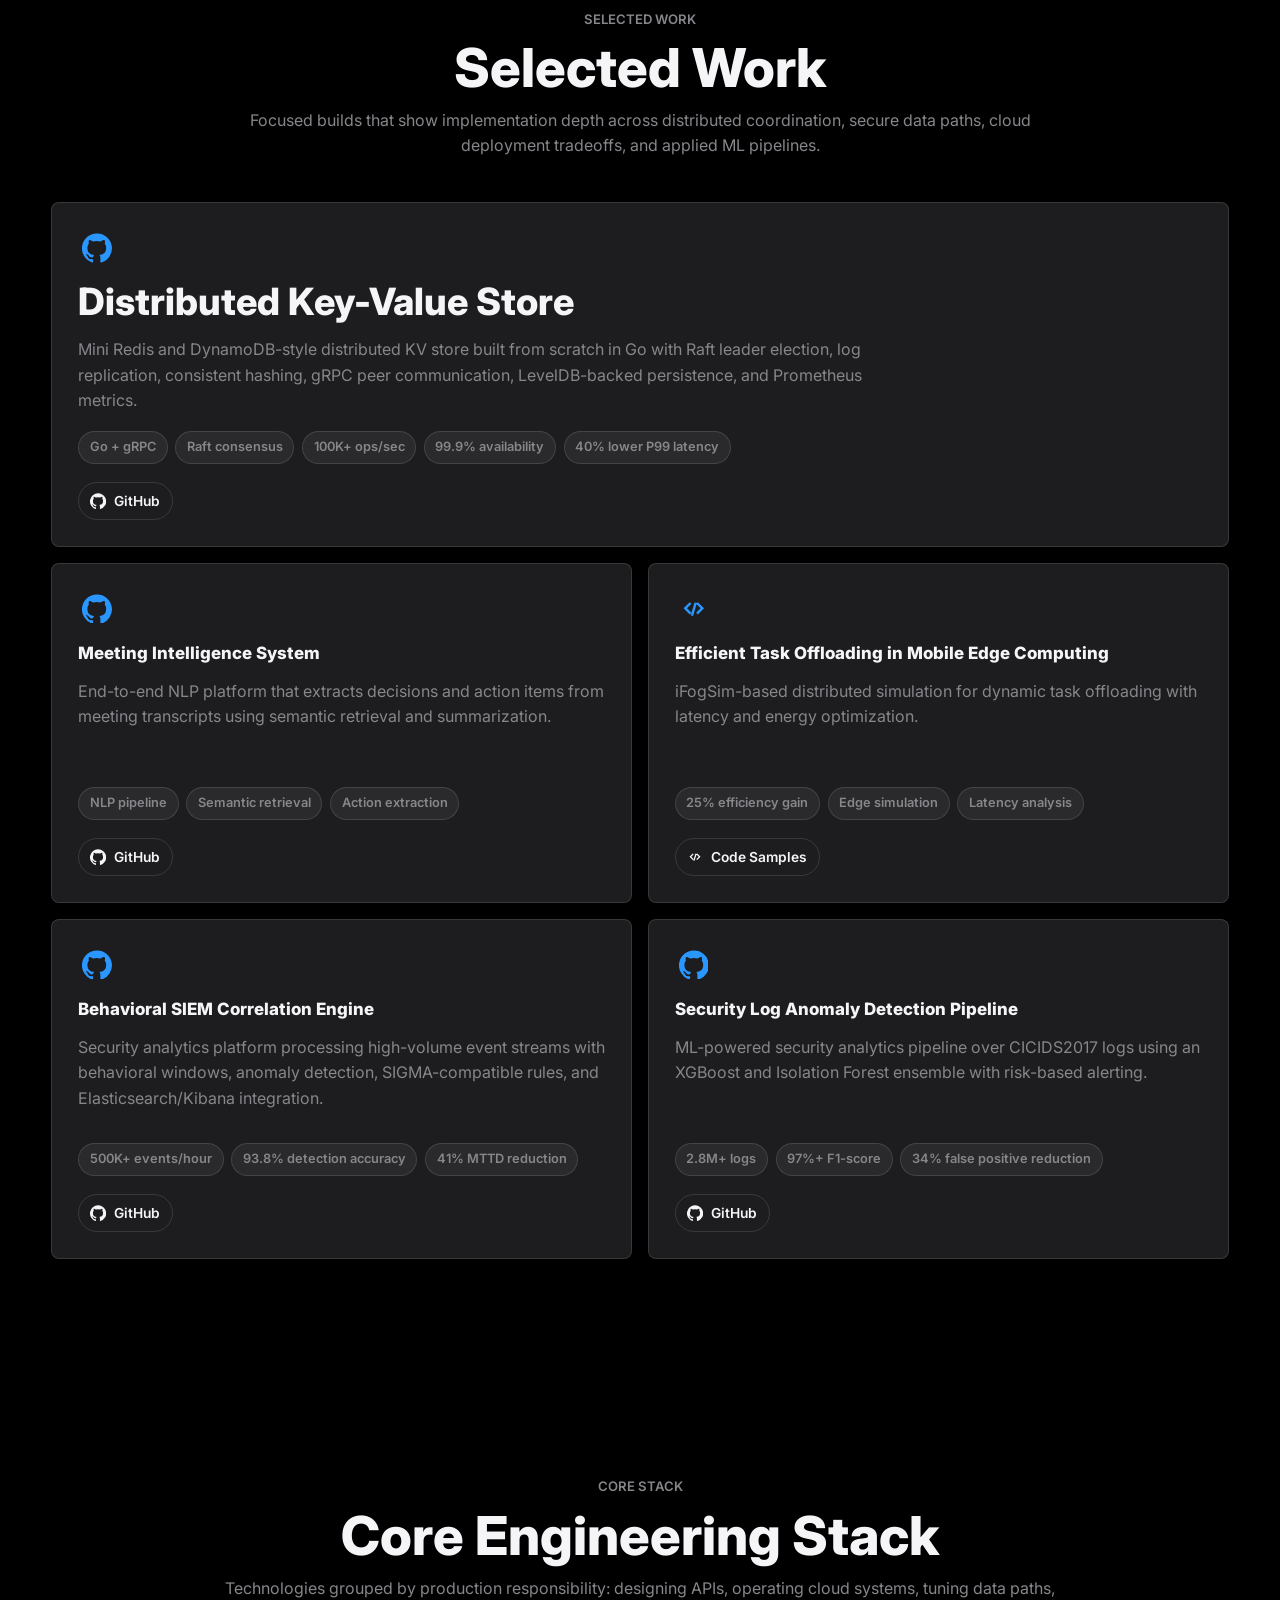
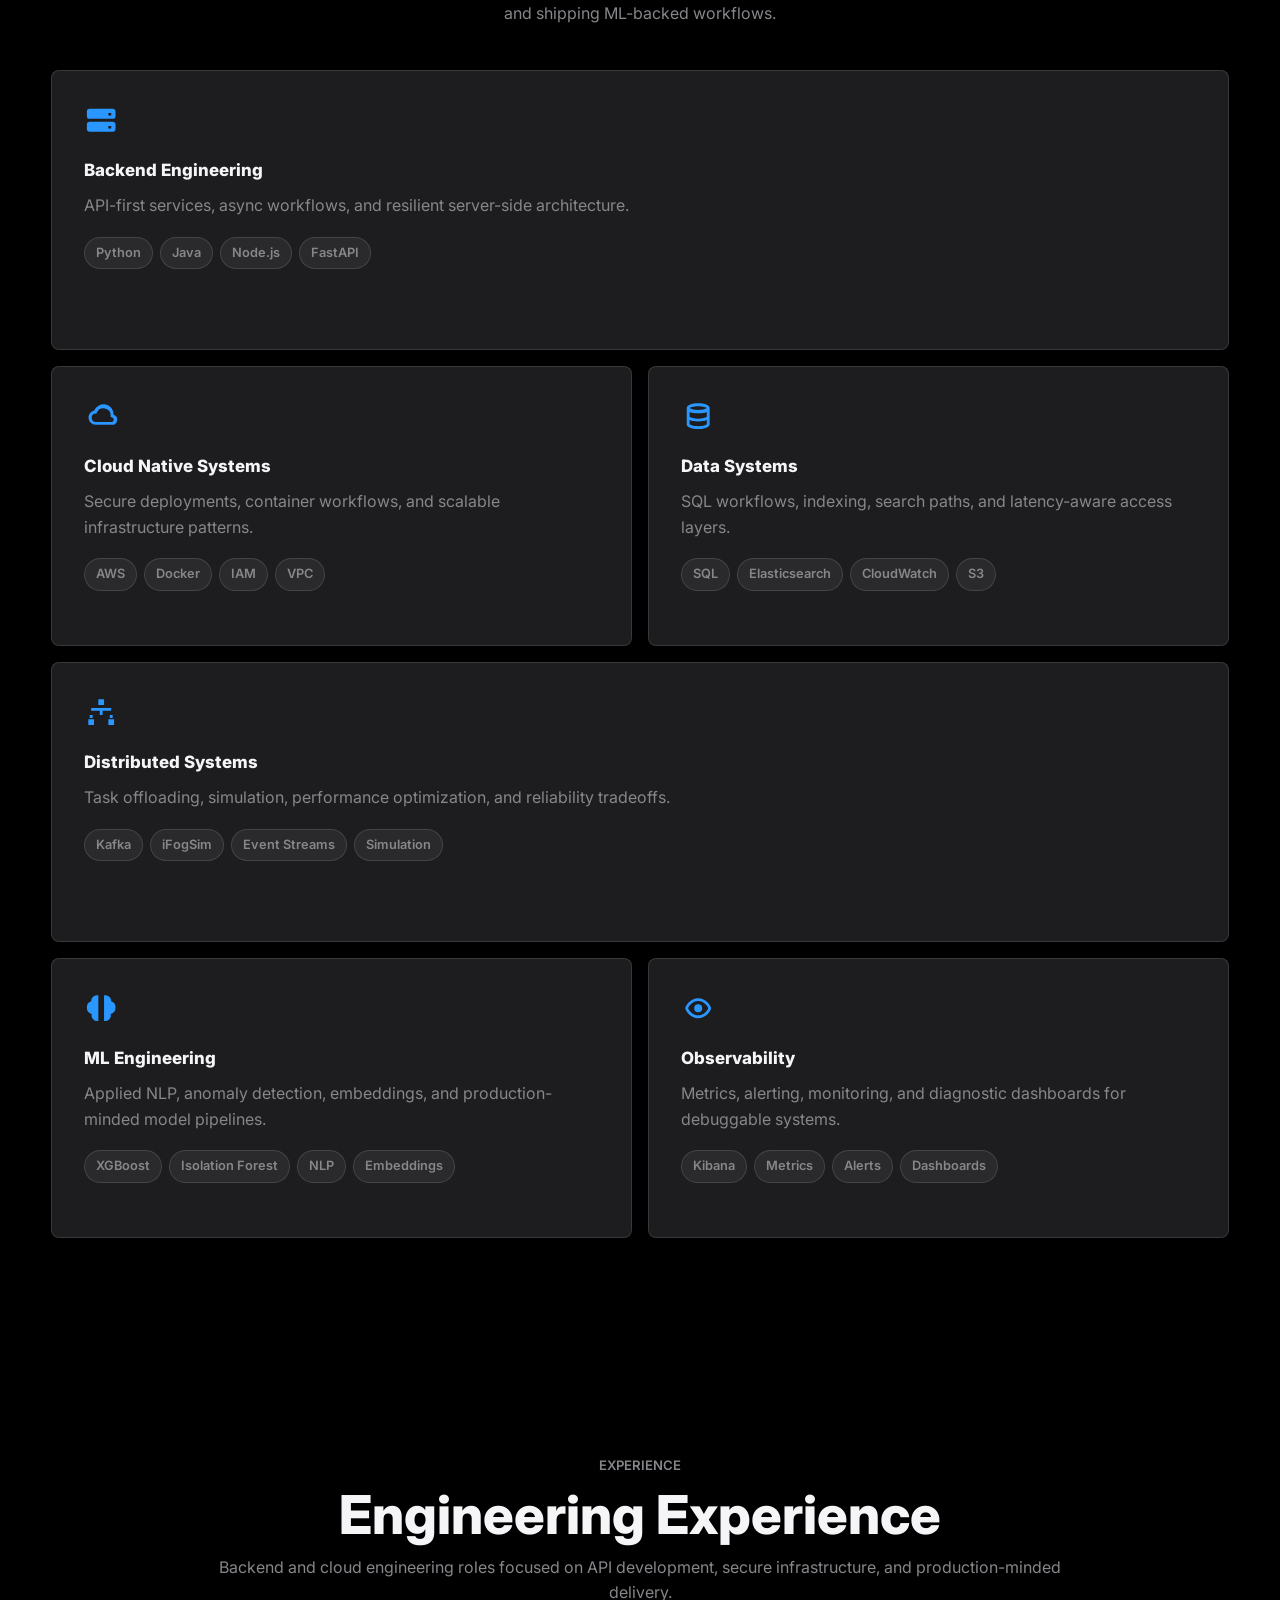
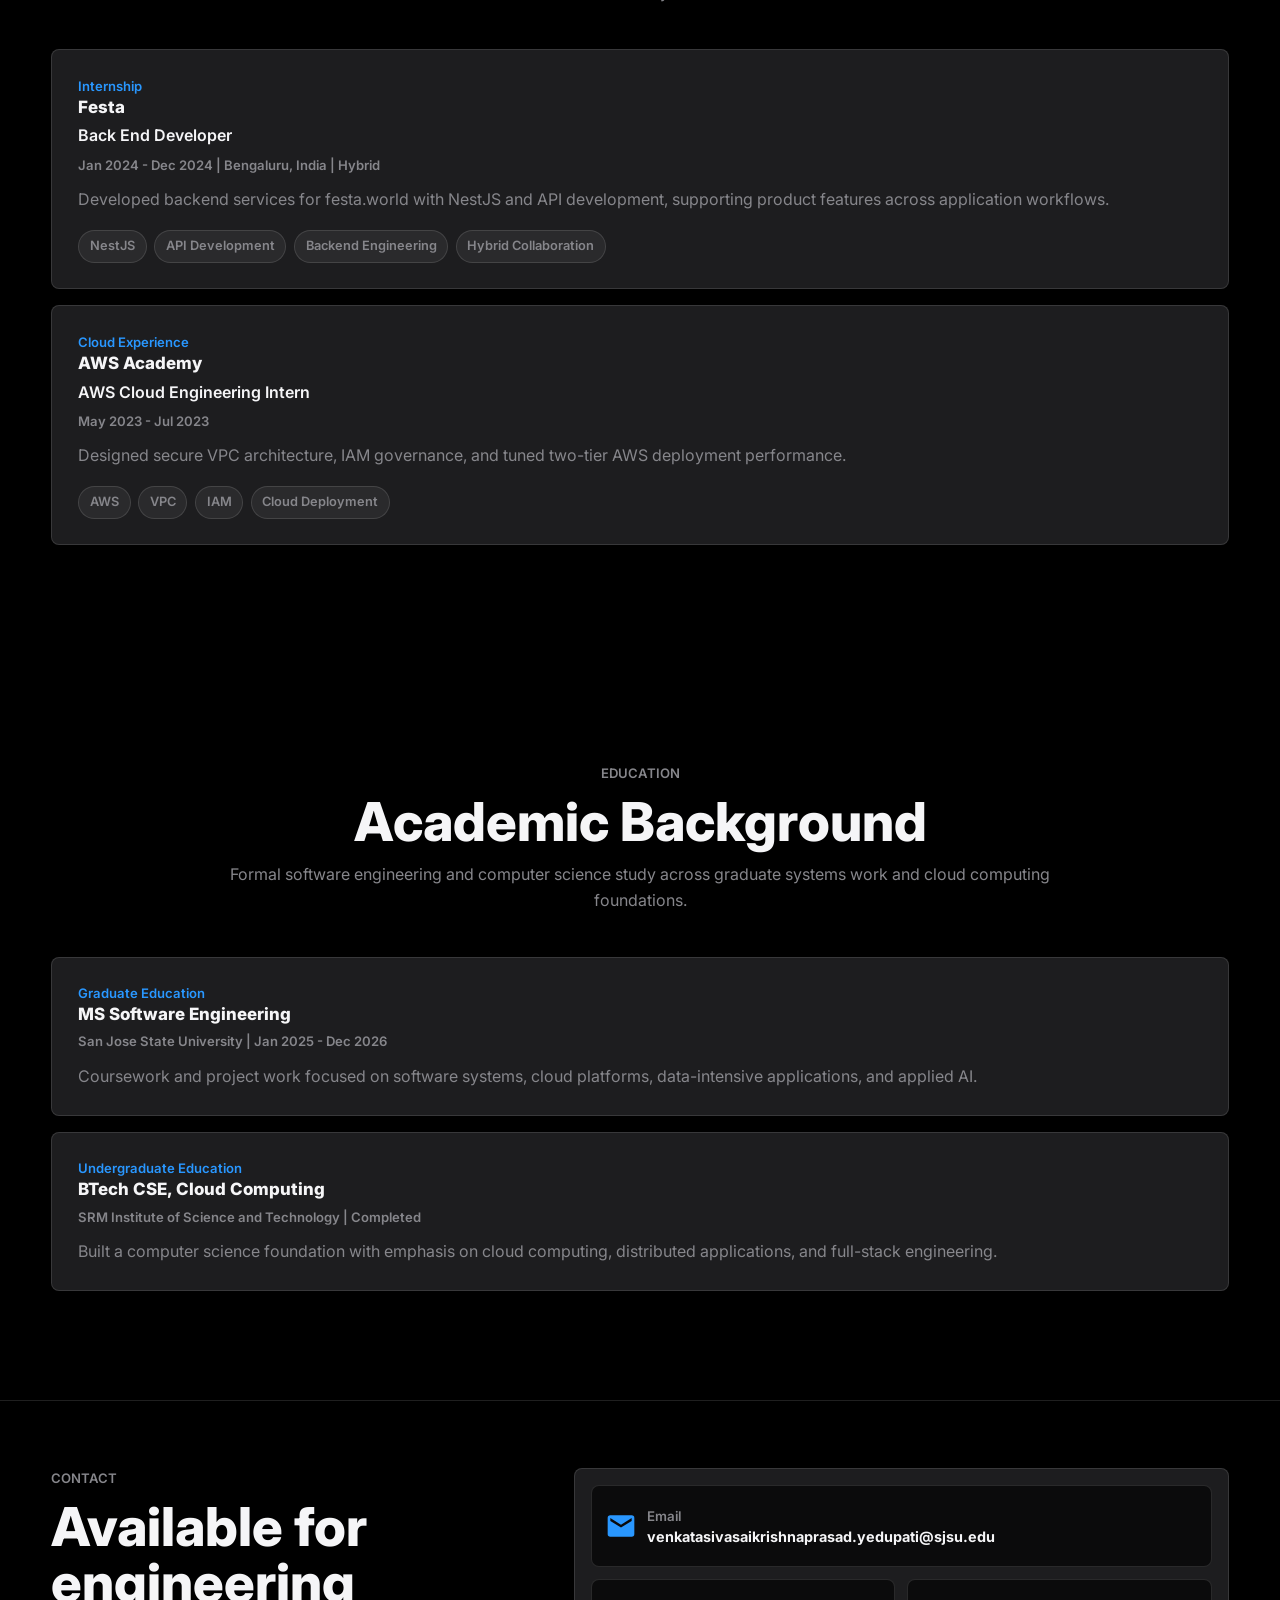
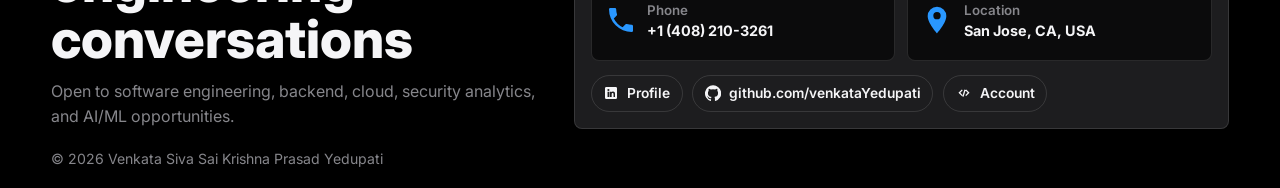
==== commit 2646406a: "Remove project filter row" ====
--- a/index.html
+++ b/index.html
@@ -8,7 +8,7 @@
     <link
       id="site-favicon"
       rel="icon"
-      href="data:image/svg+xml,%3Csvg xmlns='http://www.w3.org/2000/svg' viewBox='0 0 64 64'%3E%3Crect width='64' height='64' rx='12' fill='%2310130f'/%3E%3C/svg%3E"
+      href="data:image/svg+xml,%3Csvg xmlns='http://www.w3.org/2000/svg' viewBox='0 0 64 64'%3E%3Crect width='64' height='64' rx='14' fill='%23000000'/%3E%3Cg fill='none' stroke='%232997ff' stroke-width='5' stroke-linecap='round' stroke-linejoin='round'%3E%3Cpath d='M32 18v18M14 38h36M14 38v9M50 38v9M32 36v11'/%3E%3Crect x='23' y='8' width='18' height='12' rx='3'/%3E%3Crect x='5' y='45' width='18' height='12' rx='3'/%3E%3Crect x='23' y='45' width='18' height='12' rx='3'/%3E%3Crect x='41' y='45' width='18' height='12' rx='3'/%3E%3C/g%3E%3C/svg%3E"
     />
     <title>Portfolio</title>
     <link rel="preconnect" href="https://fonts.googleapis.com" />
@@ -17,14 +17,15 @@
       href="https://fonts.googleapis.com/css2?family=Inter:wght@400;500;600;700;800&display=swap"
       rel="stylesheet"
     />
-    <link rel="stylesheet" href="styles.css?v=dynamic-ui" />
+    <link rel="stylesheet" href="styles.css?v=robust-ui" />
   </head>
   <body data-source="portfolio-data.json">
+    <a class="skip-link" href="#work">Skip to work</a>
     <header class="topbar shell">
       <a class="brand" href="#home" data-brand aria-label="Home"></a>
       <nav class="nav" data-nav aria-label="Primary navigation"></nav>
       <div class="top-actions">
-        <a class="btn btn-ghost btn-compact" data-resume-link target="_blank" rel="noreferrer" hidden></a>
+        <a class="btn btn-ghost btn-compact" data-resume-link target="_blank" rel="noopener noreferrer" hidden></a>
       </div>
     </header>
 
@@ -59,7 +60,6 @@
           <h2 data-work-title></h2>
           <p data-work-summary></p>
         </div>
-        <div class="filter-bar" data-project-filters aria-label="Project filters"></div>
         <div class="work-grid" data-projects></div>
       </section>
 
@@ -112,6 +112,6 @@
     <noscript>
       <p class="noscript">Enable JavaScript to load this portfolio.</p>
     </noscript>
-    <script src="script.js?v=dynamic-ui"></script>
+    <script src="script.js?v=robust-ui"></script>
   </body>
 </html>
--- a/styles.css
+++ b/styles.css
@@ -8,6 +8,7 @@
   --muted: #86868b;
   --brand: #2997ff;
   --brand-2: #0071e3;
+  --hero-accent: #bf5af2;
   --accent: #6e6e73;
   --line: rgba(255, 255, 255, 0.12);
   --shadow: 0 22px 60px rgba(0, 0, 0, 0.3);
@@ -43,6 +44,30 @@
 a {
   color: inherit;
   text-decoration: none;
+}
+
+.skip-link {
+  position: fixed;
+  top: 0.75rem;
+  left: 0.75rem;
+  z-index: 40;
+  padding: 0.55rem 0.8rem;
+  border: 1px solid var(--line);
+  border-radius: 999px;
+  color: #ffffff;
+  background: var(--brand-2);
+  font-size: 0.86rem;
+  font-weight: 600;
+  opacity: 0;
+  pointer-events: none;
+  transform: translateY(-0.7rem);
+  transition: opacity 0.18s ease, transform 0.18s ease;
+}
+
+.skip-link:focus-visible {
+  opacity: 1;
+  pointer-events: auto;
+  transform: translateY(0);
 }
 
 button,
@@ -177,8 +202,7 @@
 }
 
 .btn:focus-visible,
-.icon-button:focus-visible,
-.filter-button:focus-visible {
+.icon-button:focus-visible {
   outline: 2px solid var(--brand);
   outline-offset: 3px;
 }
@@ -282,7 +306,7 @@
 
 .gradient-text {
   color: transparent;
-  background: linear-gradient(180deg, #ffffff 0%, #a1a1a6 100%);
+  background: linear-gradient(135deg, var(--brand), var(--hero-accent));
   -webkit-background-clip: text;
   background-clip: text;
 }
@@ -455,40 +479,6 @@
   margin: 0.75rem 0 0;
 }
 
-.filter-bar {
-  display: flex;
-  flex-wrap: wrap;
-  justify-content: center;
-  gap: 0.5rem;
-  max-width: 760px;
-  margin: -1.05rem auto 2rem;
-}
-
-.filter-button {
-  min-height: 34px;
-  padding: 0.35rem 0.82rem;
-  border: 1px solid var(--line);
-  border-radius: 999px;
-  color: var(--muted);
-  background: rgba(255, 255, 255, 0.05);
-  cursor: pointer;
-  font-size: 0.82rem;
-  font-weight: 600;
-  transition: color 0.18s ease, background 0.18s ease, border-color 0.18s ease, transform 0.18s ease;
-}
-
-.filter-button:hover {
-  color: var(--text);
-  border-color: color-mix(in srgb, var(--brand) 38%, var(--line));
-  transform: translateY(-1px);
-}
-
-.filter-button.is-active {
-  color: #ffffff;
-  border-color: var(--brand-2);
-  background: var(--brand-2);
-}
-
 .work-grid {
   display: grid;
   grid-template-columns: repeat(6, minmax(0, 1fr));
@@ -722,8 +712,8 @@
 
 .footer-layout {
   display: grid;
-  grid-template-columns: minmax(0, 0.9fr) minmax(340px, 1.1fr);
-  gap: 1rem;
+  grid-template-columns: minmax(320px, 0.85fr) minmax(0, 1.15fr);
+  gap: clamp(1.25rem, 3vw, 2.5rem);
   align-items: start;
 }
 
@@ -733,13 +723,20 @@
 }
 
 .contact-panel {
+  justify-self: end;
+  width: 100%;
+  max-width: 760px;
   padding: 1rem;
 }
 
 .contact-grid {
   display: grid;
-  grid-template-columns: repeat(3, minmax(0, 1fr));
+  grid-template-columns: repeat(2, minmax(0, 1fr));
   gap: 0.75rem;
+}
+
+.contact-item:first-child {
+  grid-column: 1 / -1;
 }
 
 .contact-item {
@@ -778,6 +775,7 @@
   overflow-wrap: anywhere;
   color: var(--text);
   font-size: 0.9rem;
+  line-height: 1.35;
 }
 
 .social-row {
@@ -804,7 +802,7 @@
 .error-state {
   width: min(720px, 92vw);
   margin: 2rem auto;
-  padding: 1rem;
+  padding: 1.25rem;
   border: 1px solid var(--line);
   border-radius: 8px;
   background: var(--panel);
@@ -820,6 +818,13 @@
 
 .error-state p {
   color: var(--muted);
+}
+
+.error-actions {
+  display: flex;
+  flex-wrap: wrap;
+  gap: 0.75rem;
+  margin-top: 1rem;
 }
 
 .reveal {
@@ -937,18 +942,6 @@
   .signal,
   .tag {
     max-width: 100%;
-  }
-
-  .filter-bar {
-    justify-content: flex-start;
-    margin-top: -0.8rem;
-    overflow-x: auto;
-    padding-bottom: 0.2rem;
-    scrollbar-width: none;
-  }
-
-  .filter-bar::-webkit-scrollbar {
-    display: none;
   }
 
   .section {
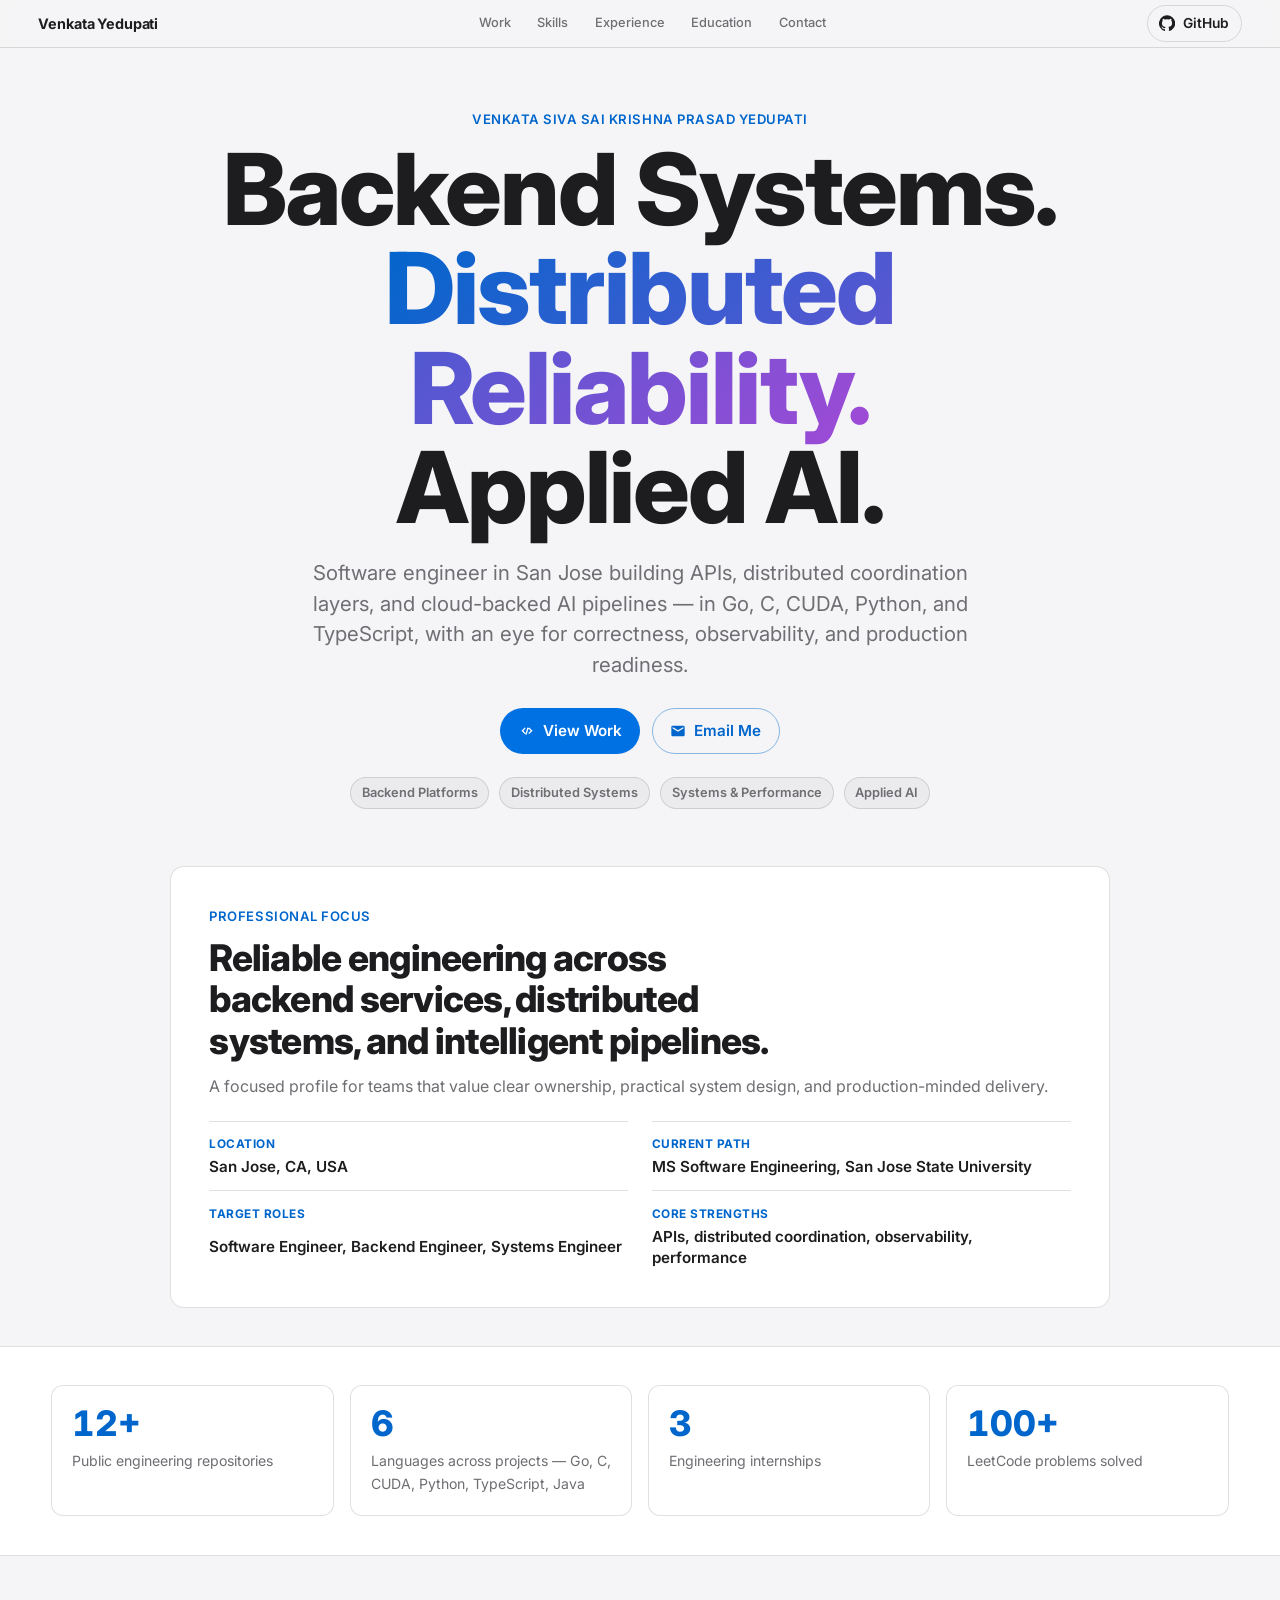
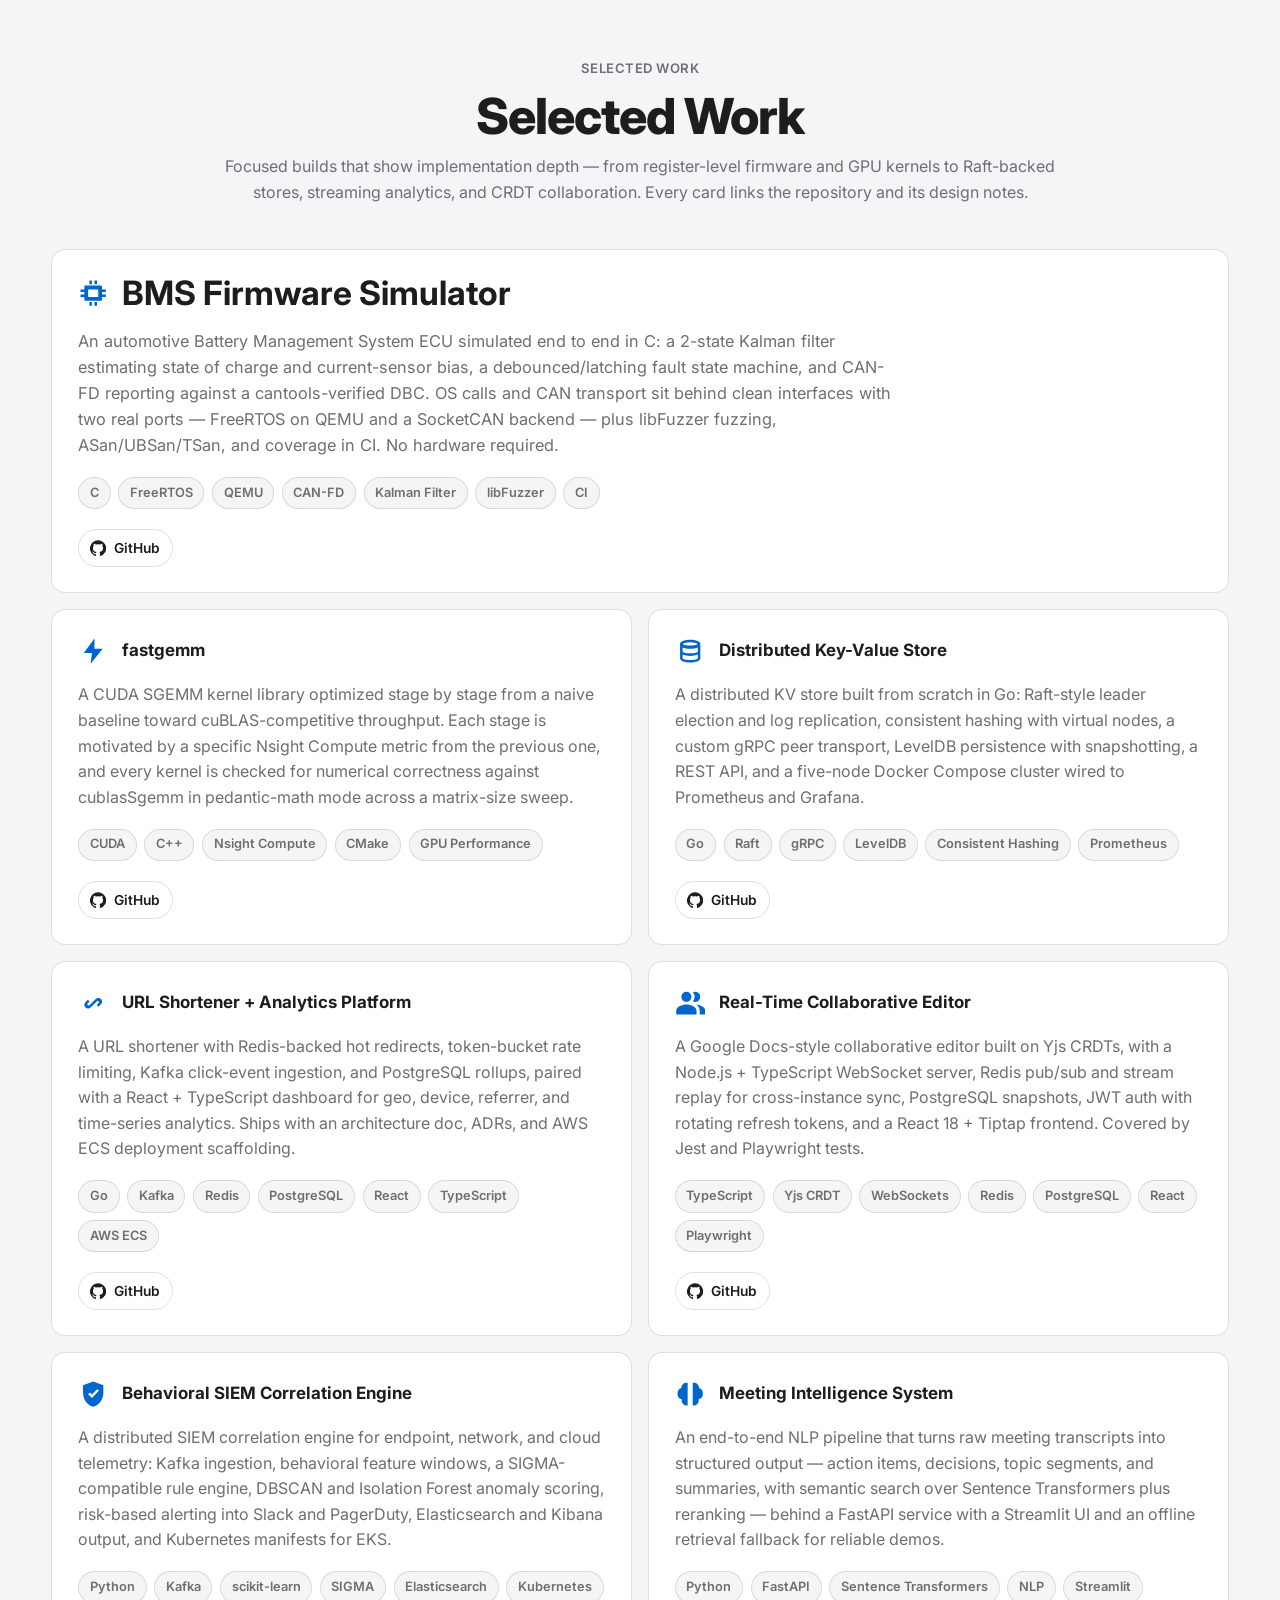
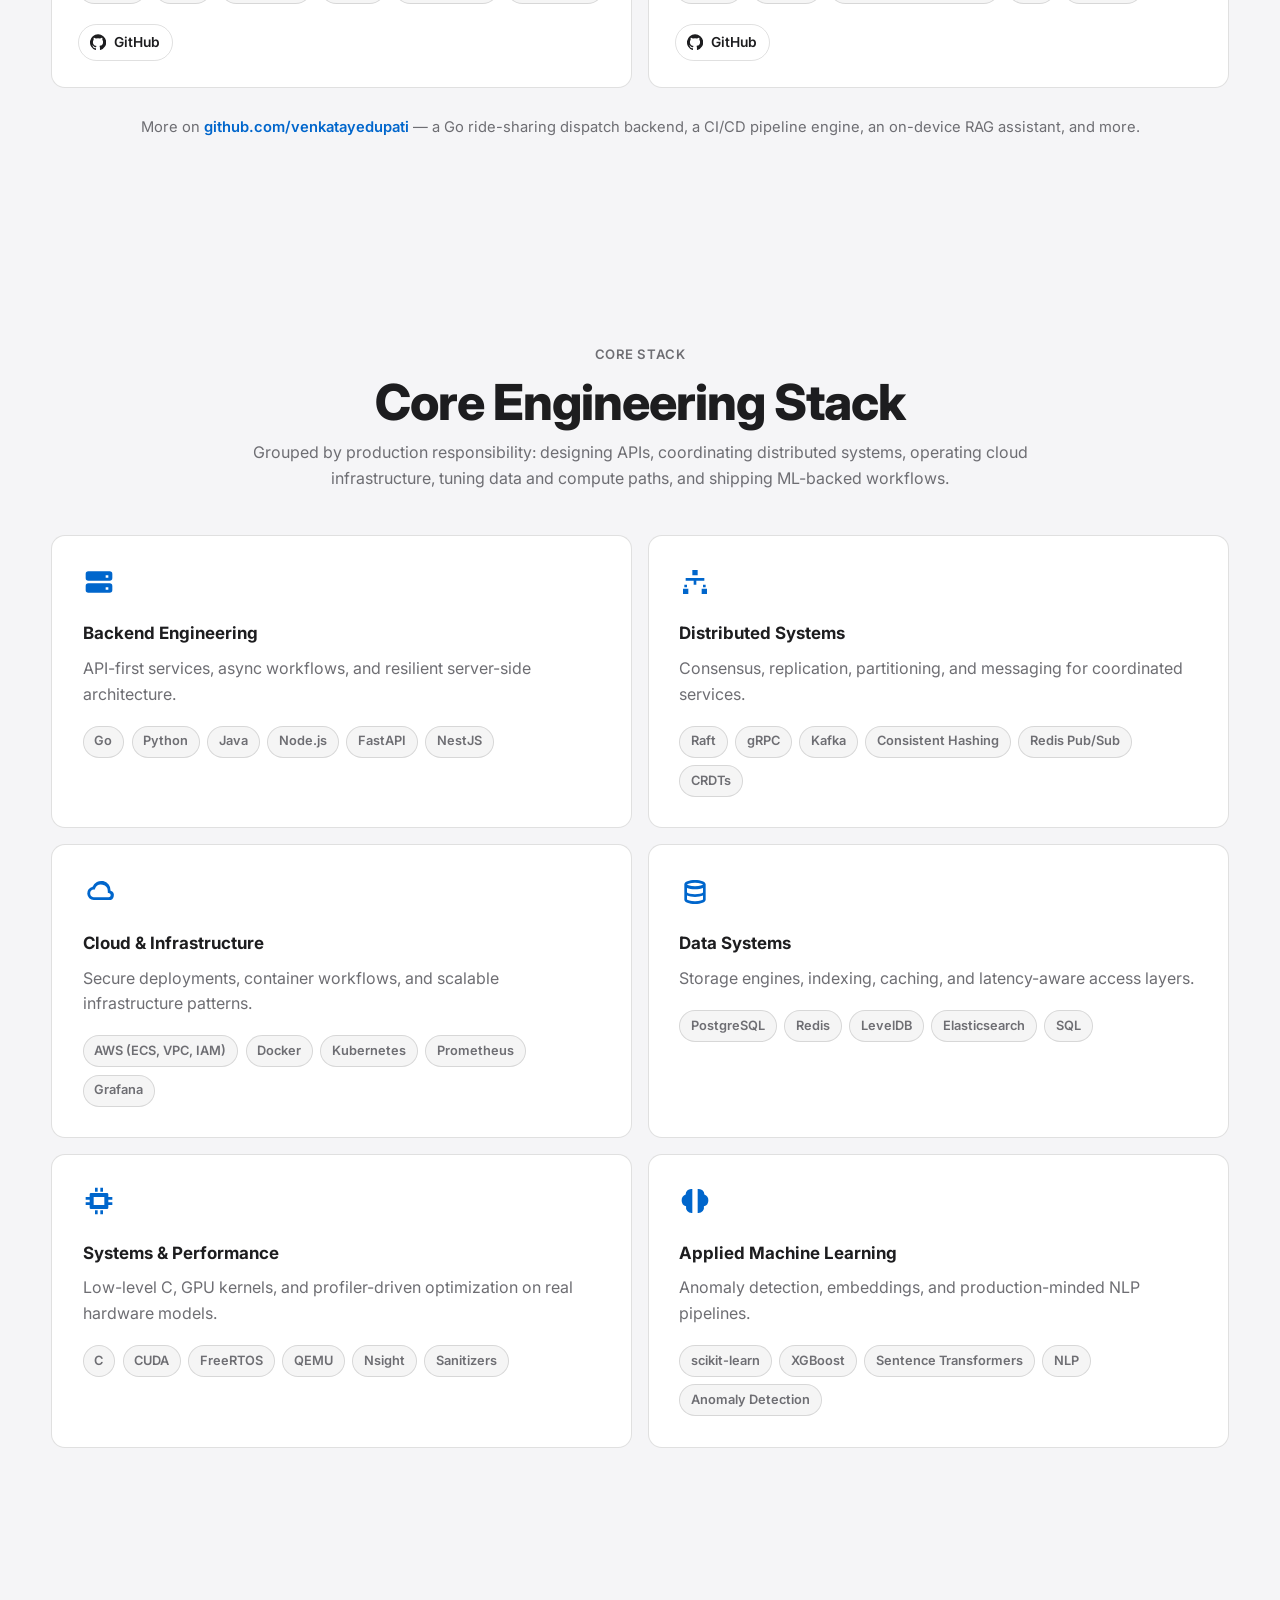
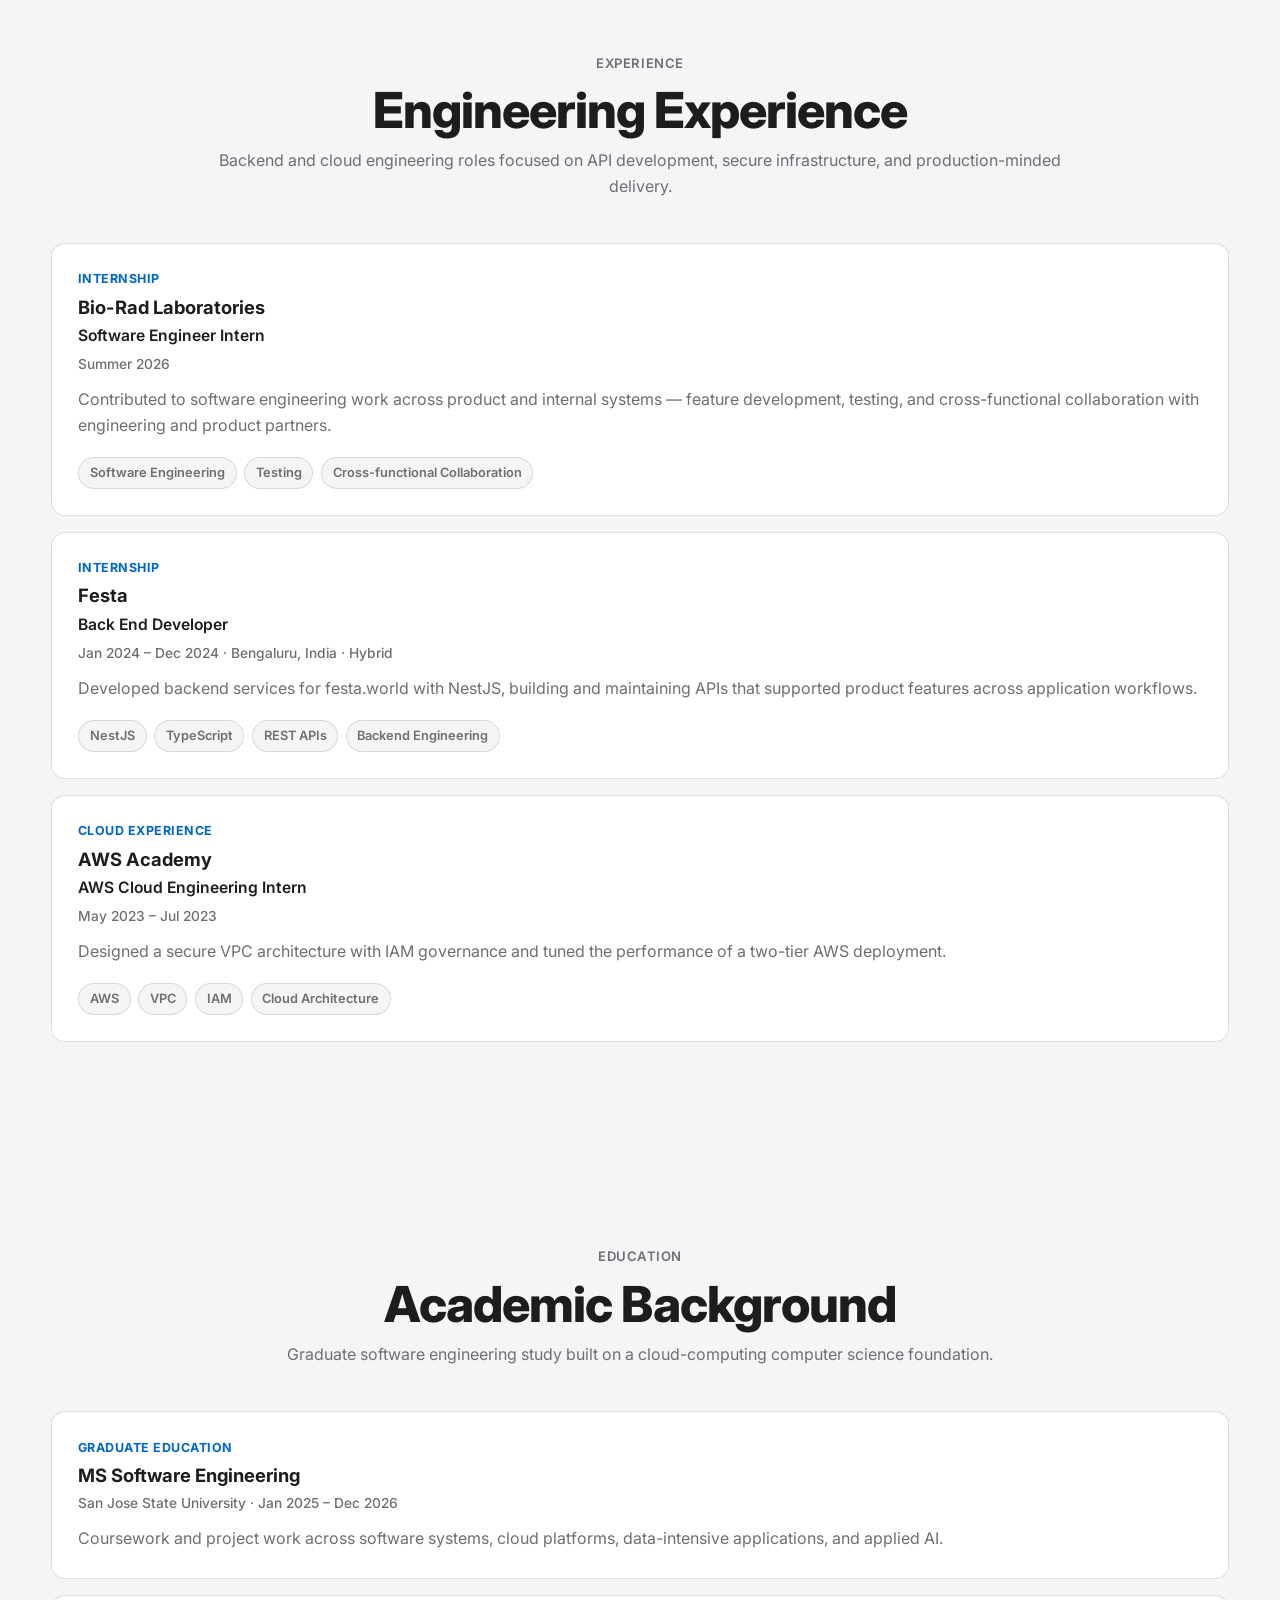
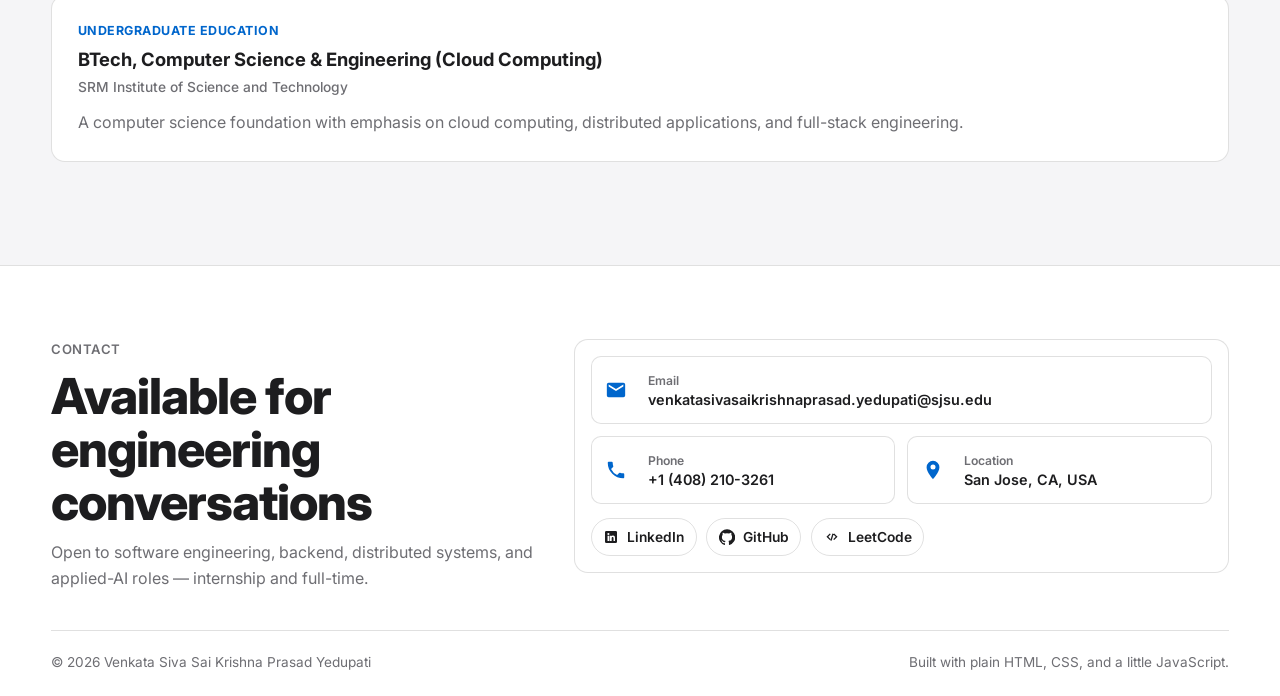
==== commit ad217386: "Rebuild portfolio: static content, full SEO, refreshed work The page rendered entirely client-side f" ====
--- a/index.html
+++ b/index.html
@@ -3,115 +3,539 @@
   <head>
     <meta charset="UTF-8" />
     <meta name="viewport" content="width=device-width, initial-scale=1.0" />
-    <meta name="description" content="Portfolio" />
+
+    <title>Venkata Yedupati — Software Engineer | Backend, Distributed Systems, Applied AI</title>
+    <meta
+      name="description"
+      content="Venkata Siva Sai Krishna Prasad Yedupati — software engineer in San Jose building backend services, distributed systems, and applied-AI pipelines in Go, C, CUDA, Python, and TypeScript. MS Software Engineering, San Jose State University."
+    />
+    <meta name="author" content="Venkata Siva Sai Krishna Prasad Yedupati" />
     <meta name="theme-color" content="#000000" />
+    <link rel="canonical" href="https://venkatayedupati.vercel.app/" />
+
+    <meta property="og:type" content="website" />
+    <meta property="og:site_name" content="Venkata Yedupati" />
+    <meta property="og:title" content="Venkata Yedupati — Software Engineer" />
+    <meta
+      property="og:description"
+      content="Backend services, distributed systems, and applied-AI pipelines in Go, C, CUDA, Python, and TypeScript. MS Software Engineering @ SJSU."
+    />
+    <meta property="og:url" content="https://venkatayedupati.vercel.app/" />
+    <meta property="og:image" content="https://venkatayedupati.vercel.app/og-image.png" />
+    <meta property="og:image:width" content="1200" />
+    <meta property="og:image:height" content="630" />
+    <meta property="og:image:alt" content="Venkata Yedupati — Software Engineer. Backend, Distributed Systems, Applied AI." />
+
+    <meta name="twitter:card" content="summary_large_image" />
+    <meta name="twitter:title" content="Venkata Yedupati — Software Engineer" />
+    <meta
+      name="twitter:description"
+      content="Backend services, distributed systems, and applied-AI pipelines in Go, C, CUDA, Python, and TypeScript."
+    />
+    <meta name="twitter:image" content="https://venkatayedupati.vercel.app/og-image.png" />
+
     <link
       id="site-favicon"
       rel="icon"
       href="data:image/svg+xml,%3Csvg xmlns='http://www.w3.org/2000/svg' viewBox='0 0 64 64'%3E%3Crect width='64' height='64' rx='14' fill='%23000000'/%3E%3Cg fill='none' stroke='%232997ff' stroke-width='5' stroke-linecap='round' stroke-linejoin='round'%3E%3Cpath d='M32 18v18M14 38h36M14 38v9M50 38v9M32 36v11'/%3E%3Crect x='23' y='8' width='18' height='12' rx='3'/%3E%3Crect x='5' y='45' width='18' height='12' rx='3'/%3E%3Crect x='23' y='45' width='18' height='12' rx='3'/%3E%3Crect x='41' y='45' width='18' height='12' rx='3'/%3E%3C/g%3E%3C/svg%3E"
     />
-    <title>Portfolio</title>
+
     <link rel="preconnect" href="https://fonts.googleapis.com" />
     <link rel="preconnect" href="https://fonts.gstatic.com" crossorigin />
     <link
       href="https://fonts.googleapis.com/css2?family=Inter:wght@400;500;600;700;800&display=swap"
       rel="stylesheet"
     />
-    <link rel="stylesheet" href="styles.css?v=robust-ui" />
+    <link rel="stylesheet" href="styles.css?v=2" />
+
+    <script type="application/ld+json">
+      {
+        "@context": "https://schema.org",
+        "@type": "Person",
+        "name": "Venkata Siva Sai Krishna Prasad Yedupati",
+        "alternateName": "Venkata Yedupati",
+        "url": "https://venkatayedupati.vercel.app/",
+        "email": "mailto:venkatasivasaikrishnaprasad.yedupati@sjsu.edu",
+        "jobTitle": "Software Engineer",
+        "description": "Software engineer focused on backend services, distributed systems, and applied AI.",
+        "address": {
+          "@type": "PostalAddress",
+          "addressLocality": "San Jose",
+          "addressRegion": "CA",
+          "addressCountry": "US"
+        },
+        "alumniOf": [
+          { "@type": "CollegeOrUniversity", "name": "San Jose State University" },
+          { "@type": "CollegeOrUniversity", "name": "SRM Institute of Science and Technology" }
+        ],
+        "knowsAbout": [
+          "Backend Engineering", "Distributed Systems", "Cloud Infrastructure",
+          "Applied Machine Learning", "Go", "C", "CUDA", "Python", "TypeScript"
+        ],
+        "sameAs": [
+          "https://github.com/venkatayedupati",
+          "https://www.linkedin.com/in/venkatayedupati/",
+          "https://leetcode.com/u/Venkatasai0234/"
+        ]
+      }
+    </script>
   </head>
-  <body data-source="portfolio-data.json">
+  <body>
+    <svg width="0" height="0" class="sprite" aria-hidden="true" focusable="false">
+      <defs>
+        <symbol id="i-code" viewBox="0 0 24 24"><path fill="currentColor" d="m8.7 16.6-5-5 5-5 1.4 1.4-3.6 3.6 3.6 3.6-1.4 1.4Zm6.6 0-1.4-1.4 3.6-3.6-3.6-3.6 1.4-1.4 5 5-5 5Zm-3.9 1.2-1.9-.6 3.1-10.4 1.9.6-3.1 10.4Z"/></symbol>
+        <symbol id="i-server" viewBox="0 0 24 24"><path fill="currentColor" d="M4 4h16a2 2 0 0 1 2 2v3a2 2 0 0 1-2 2H4a2 2 0 0 1-2-2V6a2 2 0 0 1 2-2Zm0 9h16a2 2 0 0 1 2 2v3a2 2 0 0 1-2 2H4a2 2 0 0 1-2-2v-3a2 2 0 0 1 2-2Zm13-6v1.8h2V7h-2Zm0 9v1.8h2V16h-2Z"/></symbol>
+        <symbol id="i-network" viewBox="0 0 24 24"><path fill="currentColor" d="M10 3h4v4h-4V3Zm-7 14h4v4H3v-4Zm14 0h4v4h-4v-4ZM5 9h14v2h-6v3h-2v-3H5V9Zm-1 5h2v2H4v-2Zm14 0h2v2h-2v-2Z"/></symbol>
+        <symbol id="i-cloud" viewBox="0 0 24 24"><path fill="currentColor" d="M19.3 18H8a5 5 0 0 1-.8-9.9A7 7 0 0 1 20.7 11 3.6 3.6 0 0 1 19.3 18ZM8 16h11.3a1.6 1.6 0 0 0 .4-3.1l-1.1-.3v-1.1A5 5 0 0 0 9 9.5l-.4.8-.9-.2A3 3 0 0 0 8 16Z"/></symbol>
+        <symbol id="i-database" viewBox="0 0 24 24"><path fill="currentColor" d="M12 3c-4.4 0-8 1.4-8 3.2v11.6C4 19.6 7.6 21 12 21s8-1.4 8-3.2V6.2C20 4.4 16.4 3 12 3Zm0 2c3.6 0 5.6.9 6 1.3-.4.4-2.4 1.3-6 1.3s-5.6-.9-6-1.3C6.4 5.9 8.4 5 12 5Zm6 7.4c-.9.7-3.2 1.3-6 1.3s-5.1-.6-6-1.3V9c1.5.7 3.6 1 6 1s4.5-.3 6-1v3.4Zm-6 6.6c-3.6 0-5.6-.9-6-1.3v-3c1.5.7 3.6 1 6 1s4.5-.3 6-1v3c-.4.4-2.4 1.3-6 1.3Z"/></symbol>
+        <symbol id="i-cpu" viewBox="0 0 24 24"><path fill="currentColor" d="M9 2h2v3H9V2Zm4 0h2v3h-2V2ZM2 9h3v2H2V9Zm0 4h3v2H2v-2Zm7 6h2v3H9v-3Zm4 0h2v3h-2v-3Zm6-10h3v2h-3V9Zm0 4h3v2h-3v-2ZM6 6h12a1 1 0 0 1 1 1v10a1 1 0 0 1-1 1H6a1 1 0 0 1-1-1V7a1 1 0 0 1 1-1Zm2 3v6h8V9H8Z"/></symbol>
+        <symbol id="i-zap" viewBox="0 0 24 24"><path fill="currentColor" d="M13 2 4.5 13.5H11l-1 8.5L19.5 10H13l0-8Z"/></symbol>
+        <symbol id="i-link" viewBox="0 0 24 24"><path fill="currentColor" d="M10.6 13.4a1 1 0 0 1 0-1.4l3-3a3 3 0 1 1 4.2 4.2l-1.6 1.6-1.4-1.4 1.6-1.6a1 1 0 0 0-1.4-1.4l-3 3a1 1 0 0 1-1.4 0Zm2.8-2.8a1 1 0 0 1 0 1.4l-3 3a3 3 0 1 1-4.2-4.2l1.6-1.6 1.4 1.4-1.6 1.6a1 1 0 0 0 1.4 1.4l3-3a1 1 0 0 1 1.4 0Z"/></symbol>
+        <symbol id="i-users" viewBox="0 0 24 24"><path fill="currentColor" d="M9 11a4 4 0 1 0 0-8 4 4 0 0 0 0 8Zm0 2c-3.3 0-8 1.7-8 5v3h16v-3c0-3.3-4.7-5-8-5Zm7.8.1c1.6 1.1 2.7 2.6 2.7 4.9v3H24v-3c0-2.7-3.4-4.3-6.2-4.8ZM16 11a4 4 0 1 0-1.8-7.6 6 6 0 0 1 0 7.2c.6.3 1.2.4 1.8.4Z"/></symbol>
+        <symbol id="i-shield" viewBox="0 0 24 24"><path fill="currentColor" d="M12 2 4 5v6c0 5 3.4 9.7 8 11 4.6-1.3 8-6 8-11V5l-8-3Zm-1 13-3-3 1.4-1.4L11 12.2l4.2-4.2L16.6 9 11 15Z"/></symbol>
+        <symbol id="i-brain" viewBox="0 0 24 24"><path fill="currentColor" d="M9 3a4 4 0 0 0-4 4v.1A4.5 4.5 0 0 0 2 11.4 4.6 4.6 0 0 0 5.3 16 4.2 4.2 0 0 0 9.4 21H10V3H9Zm5 0v18h.6a4.2 4.2 0 0 0 4.1-5A4.6 4.6 0 0 0 22 11.4a4.5 4.5 0 0 0-3-4.3V7a4 4 0 0 0-4-4h-1Z"/></symbol>
+        <symbol id="i-mail" viewBox="0 0 24 24"><path fill="currentColor" d="M20 4H4a2 2 0 0 0-2 2v12a2 2 0 0 0 2 2h16a2 2 0 0 0 2-2V6a2 2 0 0 0-2-2Zm0 4.2-8 5-8-5V6l8 5 8-5v2.2Z"/></symbol>
+        <symbol id="i-phone" viewBox="0 0 24 24"><path fill="currentColor" d="M6.6 10.8a15.1 15.1 0 0 0 6.6 6.6l2.2-2.2a1 1 0 0 1 1-.2 11.4 11.4 0 0 0 3.6.6 1 1 0 0 1 1 1V20a1 1 0 0 1-1 1A17 17 0 0 1 3 4a1 1 0 0 1 1-1h3.4a1 1 0 0 1 1 1 11.4 11.4 0 0 0 .6 3.6 1 1 0 0 1-.2 1l-2.2 2.2Z"/></symbol>
+        <symbol id="i-location" viewBox="0 0 24 24"><path fill="currentColor" d="M12 2a7 7 0 0 0-7 7c0 5.3 7 13 7 13s7-7.7 7-13a7 7 0 0 0-7-7Zm0 9.5A2.5 2.5 0 1 1 12 6a2.5 2.5 0 0 1 0 5.5Z"/></symbol>
+        <symbol id="i-github" viewBox="0 0 24 24"><path fill="currentColor" d="M12 .5a12 12 0 0 0-3.8 23.4c.6.1.8-.3.8-.6v-2.1c-3.3.7-4-1.4-4-1.4-.6-1.4-1.3-1.8-1.3-1.8-1.1-.7.1-.7.1-.7 1.2.1 1.8 1.2 1.8 1.2 1.1 1.8 2.8 1.3 3.5 1 .1-.8.4-1.3.8-1.6-2.7-.3-5.5-1.3-5.5-5.9 0-1.3.5-2.4 1.2-3.2-.1-.3-.5-1.5.1-3.1 0 0 1-.3 3.3 1.2a11.5 11.5 0 0 1 6 0c2.3-1.5 3.3-1.2 3.3-1.2.7 1.6.3 2.8.1 3.1.8.8 1.2 1.9 1.2 3.2 0 4.6-2.8 5.6-5.5 5.9.4.4.8 1.1.8 2.2v3.3c0 .3.2.7.8.6A12 12 0 0 0 12 .5Z"/></symbol>
+        <symbol id="i-linkedin" viewBox="0 0 24 24"><path fill="currentColor" d="M19 3a2 2 0 0 1 2 2v14a2 2 0 0 1-2 2H5a2 2 0 0 1-2-2V5a2 2 0 0 1 2-2h14ZM9.5 10H6.8v8h2.7v-8Zm.2-2.5a1.6 1.6 0 1 0-3.2 0 1.6 1.6 0 0 0 3.2 0Zm8.3 5.7c0-2.3-1.2-3.4-2.8-3.4-1.3 0-1.9.7-2.2 1.2v-1h-2.7v8H13v-4c0-1.1.2-2.1 1.5-2.1s1.3 1.2 1.3 2.2V18H18v-4.8Z"/></symbol>
+      </defs>
+    </svg>
+
     <a class="skip-link" href="#work">Skip to work</a>
+
     <header class="topbar shell">
-      <a class="brand" href="#home" data-brand aria-label="Home"></a>
-      <nav class="nav" data-nav aria-label="Primary navigation"></nav>
+      <a class="brand" href="#home" aria-label="Home">Venkata Yedupati</a>
+      <nav class="nav" aria-label="Primary navigation">
+        <a href="#work">Work</a>
+        <a href="#skills">Skills</a>
+        <a href="#experience">Experience</a>
+        <a href="#education">Education</a>
+        <a href="#contact">Contact</a>
+      </nav>
       <div class="top-actions">
-        <a class="btn btn-ghost btn-compact" data-resume-link target="_blank" rel="noopener noreferrer" hidden></a>
+        <a class="btn btn-ghost btn-compact" href="https://github.com/venkatayedupati" target="_blank" rel="noopener noreferrer"><svg class="icon"><use href="#i-github" /></svg><span>GitHub</span></a>
       </div>
     </header>
 
     <main id="home">
       <section class="hero shell" data-reveal>
         <div class="hero-copy">
-          <p class="eyebrow" data-hero-eyebrow></p>
-          <h1 data-hero-title></h1>
-          <p class="hero-summary" data-hero-summary></p>
-          <div class="cta-row" data-hero-actions></div>
-          <div class="signal-strip" data-hero-signals></div>
-        </div>
-
+          <p class="eyebrow">Venkata Siva Sai Krishna Prasad Yedupati</p>
+          <h1>
+            Backend Systems.<br />
+            <span class="gradient-text">Distributed Reliability.</span><br />
+            Applied AI.
+          </h1>
+          <p class="hero-summary">
+            Software engineer in San Jose building APIs, distributed coordination
+            layers, and cloud-backed AI pipelines &mdash; in Go, C, CUDA, Python,
+            and TypeScript, with an eye for correctness, observability, and
+            production readiness.
+          </p>
+          <div class="cta-row">
+            <a class="btn btn-primary" href="#work"><svg class="icon"><use href="#i-code" /></svg><span>View Work</span></a>
+            <a class="btn btn-secondary" href="mailto:venkatasivasaikrishnaprasad.yedupati@sjsu.edu"><svg class="icon"><use href="#i-mail" /></svg><span>Email Me</span></a>
+          </div>
+          <div class="signal-strip">
+            <span class="signal">Backend Platforms</span>
+            <span class="signal">Distributed Systems</span>
+            <span class="signal">Systems &amp; Performance</span>
+            <span class="signal">Applied AI</span>
+          </div>
+        </div>
       </section>
 
       <aside class="hero-brief shell" aria-label="Engineering profile summary" data-reveal>
-        <p class="eyebrow" data-hero-panel-eyebrow></p>
-        <h2 data-hero-panel-title></h2>
-        <p class="hero-brief-summary" data-hero-panel-summary></p>
-        <div class="brief-list" data-hero-panel-items></div>
+        <p class="eyebrow">Professional focus</p>
+        <h2>Reliable engineering across backend services, distributed systems, and intelligent pipelines.</h2>
+        <p class="hero-brief-summary">
+          A focused profile for teams that value clear ownership, practical system
+          design, and production-minded delivery.
+        </p>
+        <div class="brief-list">
+          <div class="brief-item"><small>Location</small><strong>San Jose, CA, USA</strong></div>
+          <div class="brief-item"><small>Current path</small><strong>MS Software Engineering, San Jose State University</strong></div>
+          <div class="brief-item"><small>Target roles</small><strong>Software Engineer, Backend Engineer, Systems Engineer</strong></div>
+          <div class="brief-item"><small>Core strengths</small><strong>APIs, distributed coordination, observability, performance</strong></div>
+        </div>
       </aside>
 
       <section class="metrics-band" data-reveal>
         <div class="shell">
-          <div class="metrics-grid" data-stats></div>
+          <div class="metrics-grid">
+            <article class="metric-card"><strong class="stat-value" data-final-value="12+">12+</strong><span>Public engineering repositories</span></article>
+            <article class="metric-card"><strong class="stat-value" data-final-value="6">6</strong><span>Languages across projects &mdash; Go, C, CUDA, Python, TypeScript, Java</span></article>
+            <article class="metric-card"><strong class="stat-value" data-final-value="3">3</strong><span>Engineering internships</span></article>
+            <article class="metric-card"><strong class="stat-value" data-final-value="100+">100+</strong><span>LeetCode problems solved</span></article>
+          </div>
         </div>
       </section>
 
       <section class="section shell" id="work" data-reveal>
         <div class="section-heading">
-          <p class="eyebrow" data-work-eyebrow></p>
-          <h2 data-work-title></h2>
-          <p data-work-summary></p>
-        </div>
-        <div class="work-grid" data-projects></div>
+          <p class="eyebrow">Selected work</p>
+          <h2>Selected Work</h2>
+          <p>
+            Focused builds that show implementation depth &mdash; from register-level
+            firmware and GPU kernels to Raft-backed stores, streaming analytics, and
+            CRDT collaboration. Every card links the repository and its design notes.
+          </p>
+        </div>
+        <div class="work-grid">
+          <article class="project-card featured">
+            <div class="project-header">
+              <svg class="icon project-icon"><use href="#i-cpu" /></svg>
+              <h3>BMS Firmware Simulator</h3>
+            </div>
+            <p class="project-description">
+              An automotive Battery Management System ECU simulated end to end in C:
+              a 2-state Kalman filter estimating state of charge and current-sensor
+              bias, a debounced/latching fault state machine, and CAN-FD reporting
+              against a cantools-verified DBC. OS calls and CAN transport sit behind
+              clean interfaces with two real ports &mdash; FreeRTOS on QEMU and a
+              SocketCAN backend &mdash; plus libFuzzer fuzzing, ASan/UBSan/TSan, and
+              coverage in CI. No hardware required.
+            </p>
+            <div class="tag-row">
+              <span class="tag">C</span><span class="tag">FreeRTOS</span><span class="tag">QEMU</span>
+              <span class="tag">CAN-FD</span><span class="tag">Kalman Filter</span><span class="tag">libFuzzer</span><span class="tag">CI</span>
+            </div>
+            <div class="project-actions">
+              <a class="btn btn-ghost btn-compact" href="https://github.com/venkatayedupati/bms-firmware-sim" target="_blank" rel="noopener noreferrer"><svg class="icon"><use href="#i-github" /></svg><span>GitHub</span></a>
+            </div>
+          </article>
+
+          <article class="project-card">
+            <div class="project-header">
+              <svg class="icon project-icon"><use href="#i-zap" /></svg>
+              <h3>fastgemm</h3>
+            </div>
+            <p class="project-description">
+              A CUDA SGEMM kernel library optimized stage by stage from a naive
+              baseline toward cuBLAS-competitive throughput. Each stage is motivated
+              by a specific Nsight Compute metric from the previous one, and every
+              kernel is checked for numerical correctness against cublasSgemm in
+              pedantic-math mode across a matrix-size sweep.
+            </p>
+            <div class="tag-row">
+              <span class="tag">CUDA</span><span class="tag">C++</span><span class="tag">Nsight Compute</span>
+              <span class="tag">CMake</span><span class="tag">GPU Performance</span>
+            </div>
+            <div class="project-actions">
+              <a class="btn btn-ghost btn-compact" href="https://github.com/venkatayedupati/fastgemm" target="_blank" rel="noopener noreferrer"><svg class="icon"><use href="#i-github" /></svg><span>GitHub</span></a>
+            </div>
+          </article>
+
+          <article class="project-card">
+            <div class="project-header">
+              <svg class="icon project-icon"><use href="#i-database" /></svg>
+              <h3>Distributed Key-Value Store</h3>
+            </div>
+            <p class="project-description">
+              A distributed KV store built from scratch in Go: Raft-style leader
+              election and log replication, consistent hashing with virtual nodes, a
+              custom gRPC peer transport, LevelDB persistence with snapshotting, a
+              REST API, and a five-node Docker Compose cluster wired to Prometheus
+              and Grafana.
+            </p>
+            <div class="tag-row">
+              <span class="tag">Go</span><span class="tag">Raft</span><span class="tag">gRPC</span>
+              <span class="tag">LevelDB</span><span class="tag">Consistent Hashing</span><span class="tag">Prometheus</span>
+            </div>
+            <div class="project-actions">
+              <a class="btn btn-ghost btn-compact" href="https://github.com/venkatayedupati/Distributed-Key-Value-Store" target="_blank" rel="noopener noreferrer"><svg class="icon"><use href="#i-github" /></svg><span>GitHub</span></a>
+            </div>
+          </article>
+
+          <article class="project-card">
+            <div class="project-header">
+              <svg class="icon project-icon"><use href="#i-link" /></svg>
+              <h3>URL Shortener + Analytics Platform</h3>
+            </div>
+            <p class="project-description">
+              A URL shortener with Redis-backed hot redirects, token-bucket rate
+              limiting, Kafka click-event ingestion, and PostgreSQL rollups, paired
+              with a React + TypeScript dashboard for geo, device, referrer, and
+              time-series analytics. Ships with an architecture doc, ADRs, and AWS
+              ECS deployment scaffolding.
+            </p>
+            <div class="tag-row">
+              <span class="tag">Go</span><span class="tag">Kafka</span><span class="tag">Redis</span>
+              <span class="tag">PostgreSQL</span><span class="tag">React</span><span class="tag">TypeScript</span><span class="tag">AWS ECS</span>
+            </div>
+            <div class="project-actions">
+              <a class="btn btn-ghost btn-compact" href="https://github.com/venkatayedupati/URL-shortener-analytics-platform" target="_blank" rel="noopener noreferrer"><svg class="icon"><use href="#i-github" /></svg><span>GitHub</span></a>
+            </div>
+          </article>
+
+          <article class="project-card">
+            <div class="project-header">
+              <svg class="icon project-icon"><use href="#i-users" /></svg>
+              <h3>Real-Time Collaborative Editor</h3>
+            </div>
+            <p class="project-description">
+              A Google Docs-style collaborative editor built on Yjs CRDTs, with a
+              Node.js + TypeScript WebSocket server, Redis pub/sub and stream replay
+              for cross-instance sync, PostgreSQL snapshots, JWT auth with rotating
+              refresh tokens, and a React 18 + Tiptap frontend. Covered by Jest and
+              Playwright tests.
+            </p>
+            <div class="tag-row">
+              <span class="tag">TypeScript</span><span class="tag">Yjs CRDT</span><span class="tag">WebSockets</span>
+              <span class="tag">Redis</span><span class="tag">PostgreSQL</span><span class="tag">React</span><span class="tag">Playwright</span>
+            </div>
+            <div class="project-actions">
+              <a class="btn btn-ghost btn-compact" href="https://github.com/venkatayedupati/Real-Time-Collaborative-Editor" target="_blank" rel="noopener noreferrer"><svg class="icon"><use href="#i-github" /></svg><span>GitHub</span></a>
+            </div>
+          </article>
+
+          <article class="project-card">
+            <div class="project-header">
+              <svg class="icon project-icon"><use href="#i-shield" /></svg>
+              <h3>Behavioral SIEM Correlation Engine</h3>
+            </div>
+            <p class="project-description">
+              A distributed SIEM correlation engine for endpoint, network, and cloud
+              telemetry: Kafka ingestion, behavioral feature windows, a
+              SIGMA-compatible rule engine, DBSCAN and Isolation Forest anomaly
+              scoring, risk-based alerting into Slack and PagerDuty, Elasticsearch
+              and Kibana output, and Kubernetes manifests for EKS.
+            </p>
+            <div class="tag-row">
+              <span class="tag">Python</span><span class="tag">Kafka</span><span class="tag">scikit-learn</span>
+              <span class="tag">SIGMA</span><span class="tag">Elasticsearch</span><span class="tag">Kubernetes</span>
+            </div>
+            <div class="project-actions">
+              <a class="btn btn-ghost btn-compact" href="https://github.com/venkatayedupati/behavioral-siem" target="_blank" rel="noopener noreferrer"><svg class="icon"><use href="#i-github" /></svg><span>GitHub</span></a>
+            </div>
+          </article>
+
+          <article class="project-card">
+            <div class="project-header">
+              <svg class="icon project-icon"><use href="#i-brain" /></svg>
+              <h3>Meeting Intelligence System</h3>
+            </div>
+            <p class="project-description">
+              An end-to-end NLP pipeline that turns raw meeting transcripts into
+              structured output &mdash; action items, decisions, topic segments, and
+              summaries, with semantic search over Sentence Transformers plus
+              reranking &mdash; behind a FastAPI service with a Streamlit UI and an
+              offline retrieval fallback for reliable demos.
+            </p>
+            <div class="tag-row">
+              <span class="tag">Python</span><span class="tag">FastAPI</span><span class="tag">Sentence Transformers</span>
+              <span class="tag">NLP</span><span class="tag">Streamlit</span>
+            </div>
+            <div class="project-actions">
+              <a class="btn btn-ghost btn-compact" href="https://github.com/venkatayedupati/meeting-intelligence-system" target="_blank" rel="noopener noreferrer"><svg class="icon"><use href="#i-github" /></svg><span>GitHub</span></a>
+            </div>
+          </article>
+        </div>
+        <p class="section-note">
+          More on <a href="https://github.com/venkatayedupati?tab=repositories" target="_blank" rel="noopener noreferrer">github.com/venkatayedupati</a>
+          &mdash; a Go ride-sharing dispatch backend, a CI/CD pipeline engine, an on-device RAG assistant, and more.
+        </p>
       </section>
 
       <section class="section section-split shell" id="skills" data-reveal>
         <div class="section-heading sticky-heading">
-          <p class="eyebrow" data-skills-eyebrow></p>
-          <h2 data-skills-title></h2>
-          <p data-skills-summary></p>
-        </div>
-        <div class="skill-grid" data-skills></div>
+          <p class="eyebrow">Core stack</p>
+          <h2>Core Engineering Stack</h2>
+          <p>
+            Grouped by production responsibility: designing APIs, coordinating
+            distributed systems, operating cloud infrastructure, tuning data and
+            compute paths, and shipping ML-backed workflows.
+          </p>
+        </div>
+        <div class="skill-grid">
+          <article class="skill-card">
+            <svg class="icon skill-icon"><use href="#i-server" /></svg>
+            <h3>Backend Engineering</h3>
+            <p>API-first services, async workflows, and resilient server-side architecture.</p>
+            <div class="tag-row">
+              <span class="tag">Go</span><span class="tag">Python</span><span class="tag">Java</span>
+              <span class="tag">Node.js</span><span class="tag">FastAPI</span><span class="tag">NestJS</span>
+            </div>
+          </article>
+          <article class="skill-card">
+            <svg class="icon skill-icon"><use href="#i-network" /></svg>
+            <h3>Distributed Systems</h3>
+            <p>Consensus, replication, partitioning, and messaging for coordinated services.</p>
+            <div class="tag-row">
+              <span class="tag">Raft</span><span class="tag">gRPC</span><span class="tag">Kafka</span>
+              <span class="tag">Consistent Hashing</span><span class="tag">Redis Pub/Sub</span><span class="tag">CRDTs</span>
+            </div>
+          </article>
+          <article class="skill-card">
+            <svg class="icon skill-icon"><use href="#i-cloud" /></svg>
+            <h3>Cloud &amp; Infrastructure</h3>
+            <p>Secure deployments, container workflows, and scalable infrastructure patterns.</p>
+            <div class="tag-row">
+              <span class="tag">AWS (ECS, VPC, IAM)</span><span class="tag">Docker</span>
+              <span class="tag">Kubernetes</span><span class="tag">Prometheus</span><span class="tag">Grafana</span>
+            </div>
+          </article>
+          <article class="skill-card">
+            <svg class="icon skill-icon"><use href="#i-database" /></svg>
+            <h3>Data Systems</h3>
+            <p>Storage engines, indexing, caching, and latency-aware access layers.</p>
+            <div class="tag-row">
+              <span class="tag">PostgreSQL</span><span class="tag">Redis</span><span class="tag">LevelDB</span>
+              <span class="tag">Elasticsearch</span><span class="tag">SQL</span>
+            </div>
+          </article>
+          <article class="skill-card">
+            <svg class="icon skill-icon"><use href="#i-cpu" /></svg>
+            <h3>Systems &amp; Performance</h3>
+            <p>Low-level C, GPU kernels, and profiler-driven optimization on real hardware models.</p>
+            <div class="tag-row">
+              <span class="tag">C</span><span class="tag">CUDA</span><span class="tag">FreeRTOS</span>
+              <span class="tag">QEMU</span><span class="tag">Nsight</span><span class="tag">Sanitizers</span>
+            </div>
+          </article>
+          <article class="skill-card">
+            <svg class="icon skill-icon"><use href="#i-brain" /></svg>
+            <h3>Applied Machine Learning</h3>
+            <p>Anomaly detection, embeddings, and production-minded NLP pipelines.</p>
+            <div class="tag-row">
+              <span class="tag">scikit-learn</span><span class="tag">XGBoost</span>
+              <span class="tag">Sentence Transformers</span><span class="tag">NLP</span><span class="tag">Anomaly Detection</span>
+            </div>
+          </article>
+        </div>
       </section>
 
       <section class="section shell" id="experience" data-reveal>
         <div class="section-heading">
-          <p class="eyebrow" data-experience-eyebrow></p>
-          <h2 data-experience-title></h2>
-          <p data-experience-summary></p>
-        </div>
-        <div class="timeline" data-experience></div>
+          <p class="eyebrow">Experience</p>
+          <h2>Engineering Experience</h2>
+          <p>Backend and cloud engineering roles focused on API development, secure infrastructure, and production-minded delivery.</p>
+        </div>
+        <div class="timeline">
+          <article class="timeline-item">
+            <div class="timeline-marker"></div>
+            <div class="timeline-content">
+              <p class="timeline-label">Internship</p>
+              <h3>Bio-Rad Laboratories</h3>
+              <p class="timeline-role">Software Engineer Intern</p>
+              <p class="timeline-meta">Summer 2026</p>
+              <p class="timeline-summary">
+                Contributed to software engineering work across product and internal
+                systems &mdash; feature development, testing, and cross-functional
+                collaboration with engineering and product partners.
+              </p>
+              <div class="tag-row">
+                <span class="tag">Software Engineering</span><span class="tag">Testing</span><span class="tag">Cross-functional Collaboration</span>
+              </div>
+            </div>
+          </article>
+          <article class="timeline-item">
+            <div class="timeline-marker"></div>
+            <div class="timeline-content">
+              <p class="timeline-label">Internship</p>
+              <h3>Festa</h3>
+              <p class="timeline-role">Back End Developer</p>
+              <p class="timeline-meta">Jan 2024 &ndash; Dec 2024 &middot; Bengaluru, India &middot; Hybrid</p>
+              <p class="timeline-summary">
+                Developed backend services for festa.world with NestJS, building and
+                maintaining APIs that supported product features across application
+                workflows.
+              </p>
+              <div class="tag-row">
+                <span class="tag">NestJS</span><span class="tag">TypeScript</span><span class="tag">REST APIs</span><span class="tag">Backend Engineering</span>
+              </div>
+            </div>
+          </article>
+          <article class="timeline-item">
+            <div class="timeline-marker"></div>
+            <div class="timeline-content">
+              <p class="timeline-label">Cloud Experience</p>
+              <h3>AWS Academy</h3>
+              <p class="timeline-role">AWS Cloud Engineering Intern</p>
+              <p class="timeline-meta">May 2023 &ndash; Jul 2023</p>
+              <p class="timeline-summary">
+                Designed a secure VPC architecture with IAM governance and tuned the
+                performance of a two-tier AWS deployment.
+              </p>
+              <div class="tag-row">
+                <span class="tag">AWS</span><span class="tag">VPC</span><span class="tag">IAM</span><span class="tag">Cloud Architecture</span>
+              </div>
+            </div>
+          </article>
+        </div>
       </section>
 
       <section class="section shell" id="education" data-reveal>
         <div class="section-heading">
-          <p class="eyebrow" data-education-eyebrow></p>
-          <h2 data-education-title></h2>
-          <p data-education-summary></p>
-        </div>
-        <div class="timeline" data-education></div>
+          <p class="eyebrow">Education</p>
+          <h2>Academic Background</h2>
+          <p>Graduate software engineering study built on a cloud-computing computer science foundation.</p>
+        </div>
+        <div class="timeline">
+          <article class="timeline-item">
+            <div class="timeline-marker"></div>
+            <div class="timeline-content">
+              <p class="timeline-label">Graduate Education</p>
+              <h3>MS Software Engineering</h3>
+              <p class="timeline-meta">San Jose State University &middot; Jan 2025 &ndash; Dec 2026</p>
+              <p class="timeline-summary">
+                Coursework and project work across software systems, cloud platforms,
+                data-intensive applications, and applied AI.
+              </p>
+            </div>
+          </article>
+          <article class="timeline-item">
+            <div class="timeline-marker"></div>
+            <div class="timeline-content">
+              <p class="timeline-label">Undergraduate Education</p>
+              <h3>BTech, Computer Science &amp; Engineering (Cloud Computing)</h3>
+              <p class="timeline-meta">SRM Institute of Science and Technology</p>
+              <p class="timeline-summary">
+                A computer science foundation with emphasis on cloud computing,
+                distributed applications, and full-stack engineering.
+              </p>
+            </div>
+          </article>
+        </div>
       </section>
-
     </main>
 
     <footer class="footer" id="contact" data-reveal>
       <div class="shell footer-layout">
         <div class="footer-copy">
-          <p class="eyebrow" data-contact-eyebrow></p>
-          <h2 data-contact-title></h2>
-          <p data-contact-summary></p>
+          <p class="eyebrow">Contact</p>
+          <h2>Available for engineering conversations</h2>
+          <p>Open to software engineering, backend, distributed systems, and applied-AI roles &mdash; internship and full-time.</p>
         </div>
         <div class="contact-panel">
-          <div class="contact-grid" data-contact-channels></div>
-          <div class="social-row" data-social-links></div>
+          <div class="contact-grid">
+            <a class="contact-item" href="mailto:venkatasivasaikrishnaprasad.yedupati@sjsu.edu">
+              <svg class="icon"><use href="#i-mail" /></svg>
+              <span class="contact-copy"><small>Email</small><strong>venkatasivasaikrishnaprasad.yedupati@sjsu.edu</strong></span>
+            </a>
+            <a class="contact-item" href="tel:+14082103261">
+              <svg class="icon"><use href="#i-phone" /></svg>
+              <span class="contact-copy"><small>Phone</small><strong>+1 (408) 210-3261</strong></span>
+            </a>
+            <div class="contact-item">
+              <svg class="icon"><use href="#i-location" /></svg>
+              <span class="contact-copy"><small>Location</small><strong>San Jose, CA, USA</strong></span>
+            </div>
+          </div>
+          <div class="social-row">
+            <a class="btn btn-ghost btn-compact" href="https://www.linkedin.com/in/venkatayedupati/" target="_blank" rel="noopener noreferrer"><svg class="icon"><use href="#i-linkedin" /></svg><span>LinkedIn</span></a>
+            <a class="btn btn-ghost btn-compact" href="https://github.com/venkatayedupati" target="_blank" rel="noopener noreferrer"><svg class="icon"><use href="#i-github" /></svg><span>GitHub</span></a>
+            <a class="btn btn-ghost btn-compact" href="https://leetcode.com/u/Venkatasai0234/" target="_blank" rel="noopener noreferrer"><svg class="icon"><use href="#i-code" /></svg><span>LeetCode</span></a>
+          </div>
         </div>
       </div>
       <div class="shell footer-bottom">
-        <p class="small" data-copyright></p>
+        <p class="small">&copy; <span data-year>2026</span> Venkata Siva Sai Krishna Prasad Yedupati</p>
+        <p class="small">Built with plain HTML, CSS, and a little JavaScript.</p>
       </div>
     </footer>
 
-    <noscript>
-      <p class="noscript">Enable JavaScript to load this portfolio.</p>
-    </noscript>
-    <script src="script.js?v=robust-ui"></script>
+    <script src="script.js?v=2" defer></script>
   </body>
 </html>
--- a/styles.css
+++ b/styles.css
@@ -1,18 +1,46 @@
+/* ===========================================================================
+   Venkata Yedupati — portfolio
+   Light palette on :root, dark palette under prefers-color-scheme: dark.
+   =========================================================================== */
+
 :root {
-  --bg: #000000;
-  --bg-soft: #000000;
-  --surface: #0b0b0c;
-  --panel: #1d1d1f;
-  --panel-strong: #2d2d2f;
-  --text: #f5f5f7;
-  --muted: #86868b;
-  --brand: #2997ff;
+  --bg: #f5f5f7;
+  --bg-soft: #ffffff;
+  --surface: #ffffff;
+  --panel: #ffffff;
+  --panel-strong: #f0f0f3;
+  --text: #1d1d1f;
+  --muted: #6e6e73;
+  --brand: #0066cc;
   --brand-2: #0071e3;
-  --hero-accent: #bf5af2;
-  --accent: #6e6e73;
-  --line: rgba(255, 255, 255, 0.12);
-  --shadow: 0 22px 60px rgba(0, 0, 0, 0.3);
-  color-scheme: dark;
+  --hero-accent: #a24ad6;
+  --accent: #86868b;
+  --line: rgba(0, 0, 0, 0.12);
+  --tag-bg: rgba(0, 0, 0, 0.04);
+  --glow: rgba(0, 113, 227, 0.14);
+  --shadow: 0 22px 60px rgba(0, 0, 0, 0.12);
+  color-scheme: light;
+}
+
+@media (prefers-color-scheme: dark) {
+  :root {
+    --bg: #000000;
+    --bg-soft: #000000;
+    --surface: #0b0b0c;
+    --panel: #1d1d1f;
+    --panel-strong: #2d2d2f;
+    --text: #f5f5f7;
+    --muted: #86868b;
+    --brand: #2997ff;
+    --brand-2: #0071e3;
+    --hero-accent: #bf5af2;
+    --accent: #6e6e73;
+    --line: rgba(255, 255, 255, 0.12);
+    --tag-bg: rgba(255, 255, 255, 0.06);
+    --glow: rgba(41, 151, 255, 0.16);
+    --shadow: 0 22px 60px rgba(0, 0, 0, 0.3);
+    color-scheme: dark;
+  }
 }
 
 * {
@@ -21,6 +49,13 @@
 
 [hidden] {
   display: none !important;
+}
+
+.sprite {
+  position: absolute;
+  width: 0;
+  height: 0;
+  overflow: hidden;
 }
 
 html {
@@ -34,11 +69,8 @@
   font-family: -apple-system, BlinkMacSystemFont, Inter, "Segoe UI", sans-serif;
   font-size: 16px;
   line-height: 1.6;
-  background: #000000;
-}
-
-body::before {
-  display: none;
+  background: var(--bg);
+  -webkit-font-smoothing: antialiased;
 }
 
 a {
@@ -82,6 +114,8 @@
   margin: 0 auto;
 }
 
+/* ---------- top bar ---------- */
+
 .topbar {
   position: fixed;
   top: 0;
@@ -93,32 +127,28 @@
   align-items: center;
   gap: 1rem;
   width: 100%;
-  min-height: 44px;
-  margin-top: 0;
+  min-height: 48px;
   padding: 0 max(22px, 3vw);
-  border-bottom: 1px solid rgba(255, 255, 255, 0.1);
-  border-radius: 0;
-  background: rgba(0, 0, 0, 0.72);
-  box-shadow: none;
+  border-bottom: 1px solid var(--line);
+  background: color-mix(in srgb, var(--bg) 78%, transparent);
   backdrop-filter: saturate(180%) blur(20px);
   transition: background 0.24s ease, border-color 0.24s ease, box-shadow 0.24s ease;
 }
 
 .topbar.is-scrolled {
-  border-bottom-color: rgba(255, 255, 255, 0.16);
-  background: rgba(0, 0, 0, 0.86);
-  box-shadow: 0 12px 34px rgba(0, 0, 0, 0.42);
+  border-bottom-color: color-mix(in srgb, var(--text) 18%, transparent);
+  background: color-mix(in srgb, var(--bg) 90%, transparent);
+  box-shadow: 0 12px 34px rgba(0, 0, 0, 0.18);
 }
 
 .brand {
   display: inline-flex;
   align-items: center;
-  min-width: 0;
   min-height: 32px;
   color: var(--text);
-  font-size: 0.88rem;
-  font-weight: 600;
-  letter-spacing: 0;
+  font-size: 0.9rem;
+  font-weight: 700;
+  letter-spacing: -0.01em;
 }
 
 .nav {
@@ -132,17 +162,18 @@
   display: inline-flex;
   align-items: center;
   min-height: 32px;
-  padding: 0 0.68rem;
+  padding: 0 0.7rem;
   border-radius: 999px;
   color: var(--muted);
-  font-size: 0.78rem;
+  font-size: 0.8rem;
   font-weight: 500;
+  transition: color 0.16s ease, background 0.16s ease;
 }
 
 .nav a:hover,
 .nav a.active {
   color: var(--text);
-  background: rgba(255, 255, 255, 0.08);
+  background: var(--tag-bg);
 }
 
 .top-actions {
@@ -152,24 +183,22 @@
   gap: 0.45rem;
 }
 
-.btn,
-.icon-button {
-  min-height: 42px;
-  border: 1px solid transparent;
-  border-radius: 999px;
-  cursor: pointer;
-  transition: transform 0.18s ease, border-color 0.18s ease, background 0.18s ease, color 0.18s ease;
-}
+/* ---------- buttons ---------- */
 
 .btn {
   display: inline-flex;
   align-items: center;
   justify-content: center;
   gap: 0.5rem;
+  min-height: 42px;
   padding: 0.63rem 1.08rem;
+  border: 1px solid transparent;
+  border-radius: 999px;
   color: var(--text);
   font-size: 0.95rem;
   font-weight: 600;
+  cursor: pointer;
+  transition: transform 0.18s ease, border-color 0.18s ease, background 0.18s ease, color 0.18s ease;
 }
 
 .btn-primary {
@@ -195,14 +224,12 @@
   font-size: 0.86rem;
 }
 
-.btn:hover,
-.icon-button:hover {
+.btn:hover {
   transform: translateY(-2px);
   border-color: color-mix(in srgb, var(--brand) 48%, var(--line));
 }
 
-.btn:focus-visible,
-.icon-button:focus-visible {
+.btn:focus-visible {
   outline: 2px solid var(--brand);
   outline-offset: 3px;
 }
@@ -214,52 +241,27 @@
 .btn-secondary:hover,
 .btn-ghost:hover {
   color: #ffffff;
-  background: rgba(41, 151, 255, 0.14);
-}
-
-.icon-button {
-  display: inline-grid;
-  place-items: center;
-  width: 42px;
-  height: 42px;
-  padding: 0;
-  color: var(--text);
-  background: rgba(255, 255, 255, 0.08);
-  border-color: var(--line);
-}
-
-.icon,
-.icon-button svg {
+  background: var(--brand-2);
+  border-color: var(--brand-2);
+}
+
+.icon {
   width: 1rem;
   height: 1rem;
   flex: 0 0 auto;
 }
 
-.visually-hidden {
-  position: absolute;
-  width: 1px;
-  height: 1px;
-  padding: 0;
-  margin: -1px;
-  overflow: hidden;
-  clip: rect(0, 0, 0, 0);
-  white-space: nowrap;
-  border: 0;
-}
+/* ---------- hero ---------- */
 
 .hero {
   display: grid;
-  grid-template-columns: minmax(0, 1fr);
-  gap: 0;
   align-items: center;
-  min-height: calc(100svh - 44px);
+  min-height: calc(100svh - 48px);
   padding: 6.8rem 0 3.6rem;
   text-align: center;
 }
 
 .hero-copy {
-  align-self: center;
-  min-width: 0;
   width: 100%;
   max-width: 980px;
   margin: 0 auto;
@@ -270,6 +272,7 @@
   color: var(--brand);
   font-size: 0.82rem;
   font-weight: 600;
+  letter-spacing: 0.04em;
   text-transform: uppercase;
 }
 
@@ -283,17 +286,19 @@
 h1 {
   max-width: 980px;
   margin: 0 auto;
-  font-size: clamp(3.4rem, 8vw, 6.7rem);
-  line-height: 0.98;
+  font-size: clamp(2.6rem, 8vw, 6.2rem);
+  line-height: 1;
   font-weight: 800;
+  letter-spacing: -0.02em;
   text-wrap: balance;
 }
 
 h2 {
   margin: 0;
-  font-size: clamp(2rem, 4.2vw, 3.35rem);
-  line-height: 1.04;
+  font-size: clamp(1.9rem, 4.2vw, 3.1rem);
+  line-height: 1.06;
   font-weight: 800;
+  letter-spacing: -0.02em;
   text-wrap: balance;
 }
 
@@ -301,7 +306,7 @@
   margin: 0;
   font-size: 1.06rem;
   line-height: 1.28;
-  font-weight: 800;
+  font-weight: 700;
 }
 
 .gradient-text {
@@ -317,15 +322,16 @@
 .skill-card p,
 .timeline-summary,
 .hero-brief-summary,
-.footer-copy p {
+.footer-copy p,
+.section-note {
   color: var(--muted);
 }
 
 .hero-summary {
-  max-width: 780px;
+  max-width: 720px;
   margin: 1.3rem auto 0;
-  font-size: clamp(1.08rem, 2vw, 1.35rem);
-  line-height: 1.45;
+  font-size: clamp(1.05rem, 2vw, 1.28rem);
+  line-height: 1.5;
 }
 
 .cta-row {
@@ -341,7 +347,7 @@
   flex-wrap: wrap;
   justify-content: center;
   gap: 0.62rem;
-  margin-top: 1.35rem;
+  margin-top: 1.4rem;
 }
 
 .signal,
@@ -349,32 +355,32 @@
   display: inline-flex;
   align-items: center;
   min-height: 30px;
-  padding: 0.32rem 0.68rem;
+  padding: 0.3rem 0.68rem;
   border: 1px solid var(--line);
   border-radius: 999px;
   color: var(--muted);
-  background: rgba(255, 255, 255, 0.06);
+  background: var(--tag-bg);
   font-size: 0.8rem;
   font-weight: 600;
 }
 
+/* ---------- hero brief ---------- */
+
 .hero-brief {
-  display: grid;
+  display: block;
   width: min(940px, 92vw);
-  min-height: auto;
   margin: 0 auto 2.4rem;
   padding: clamp(1.4rem, 3vw, 2.4rem);
   border: 1px solid var(--line);
-  border-radius: 8px;
+  border-radius: 14px;
   background: var(--panel);
-  box-shadow: none;
   text-align: left;
 }
 
 .hero-brief h2 {
   max-width: 760px;
-  font-size: clamp(1.75rem, 3vw, 2.45rem);
-  line-height: 1.1;
+  font-size: clamp(1.6rem, 3vw, 2.3rem);
+  line-height: 1.12;
 }
 
 .hero-brief-summary {
@@ -384,50 +390,57 @@
 .brief-list {
   display: grid;
   grid-template-columns: repeat(2, minmax(0, 1fr));
-  gap: 0.75rem;
-  margin-top: 1.15rem;
+  gap: 0.75rem 1.5rem;
+  margin-top: 1.3rem;
 }
 
 .brief-item {
   display: grid;
-  gap: 0.18rem;
-  padding-top: 0.82rem;
+  gap: 0.2rem;
+  padding-top: 0.85rem;
   border-top: 1px solid var(--line);
 }
 
 .brief-item small {
   color: var(--brand);
-  font-size: 0.76rem;
-  font-weight: 600;
+  font-size: 0.74rem;
+  font-weight: 700;
+  letter-spacing: 0.04em;
   text-transform: uppercase;
 }
 
 .brief-item strong {
   color: var(--text);
-  font-size: 0.96rem;
+  font-size: 0.95rem;
+  font-weight: 600;
   line-height: 1.36;
 }
+
+/* ---------- metrics band ---------- */
 
 .metrics-band {
   border-block: 1px solid var(--line);
-  background: #000000;
+  background: var(--bg-soft);
+}
+
+.metrics-band .shell {
+  padding: 2.4rem 0;
 }
 
 .metrics-grid {
   display: grid;
   grid-template-columns: repeat(4, minmax(0, 1fr));
   gap: 1rem;
-  background: transparent;
 }
 
 .metric-card {
   position: relative;
   overflow: hidden;
   isolation: isolate;
-  min-height: 136px;
+  min-height: 130px;
   padding: 1.25rem;
   border: 1px solid var(--line);
-  border-radius: 8px;
+  border-radius: 12px;
   background: var(--surface);
 }
 
@@ -436,7 +449,7 @@
   inset: 0;
   z-index: -1;
   pointer-events: none;
-  background: radial-gradient(circle at var(--mx, 50%) var(--my, 0%), rgba(41, 151, 255, 0.18), transparent 46%);
+  background: radial-gradient(circle at var(--mx, 50%) var(--my, 0%), var(--glow), transparent 46%);
   opacity: 0;
   transition: opacity 0.22s ease;
   content: "";
@@ -449,8 +462,9 @@
 .metric-card strong {
   display: block;
   color: var(--brand);
-  font-size: 2.3rem;
+  font-size: 2.2rem;
   line-height: 1;
+  font-weight: 800;
   font-variant-numeric: tabular-nums;
 }
 
@@ -458,15 +472,17 @@
   display: block;
   margin-top: 0.55rem;
   color: var(--muted);
-  font-size: 0.9rem;
-}
+  font-size: 0.88rem;
+}
+
+/* ---------- sections ---------- */
 
 .section {
-  padding: 6.8rem 0;
+  padding: 6.4rem 0;
 }
 
 section[id] {
-  scroll-margin-top: 6rem;
+  scroll-margin-top: 5.5rem;
 }
 
 .section-heading {
@@ -479,254 +495,229 @@
   margin: 0.75rem 0 0;
 }
 
-.work-grid {
+.section-note {
+  margin: 1.75rem 0 0;
+  text-align: center;
+  font-size: 0.92rem;
+}
+
+.section-note a {
+  color: var(--brand);
+  font-weight: 600;
+}
+
+.section-note a:hover {
+  text-decoration: underline;
+}
+
+/* ---------- work grid ---------- */
+
+.work-grid,
+.skill-grid {
   display: grid;
-  grid-template-columns: repeat(6, minmax(0, 1fr));
+  grid-template-columns: repeat(2, minmax(0, 1fr));
   gap: 1rem;
 }
 
 .project-card,
 .skill-card,
-.timeline-content,
+.timeline-content {
+  position: relative;
+  overflow: hidden;
+  isolation: isolate;
+  border: 1px solid var(--line);
+  border-radius: 14px;
+  background: var(--panel);
+  transition: transform 0.22s ease, border-color 0.22s ease, background 0.22s ease;
+}
+
+.project-card::before,
+.skill-card::before,
+.timeline-content::before {
+  position: absolute;
+  inset: 0;
+  z-index: -1;
+  pointer-events: none;
+  background: radial-gradient(circle at var(--mx, 50%) var(--my, 0%), var(--glow), transparent 44%);
+  opacity: 0;
+  transition: opacity 0.22s ease;
+  content: "";
+}
+
+.project-card:hover,
+.skill-card:hover,
+.timeline-content:hover {
+  transform: translateY(-3px);
+  border-color: color-mix(in srgb, var(--brand) 34%, var(--line));
+  background: var(--panel-strong);
+}
+
+.project-card:hover::before,
+.skill-card:hover::before,
+.timeline-content:hover::before {
+  opacity: 1;
+}
+
+.project-card > *,
+.skill-card > *,
+.timeline-content > * {
+  position: relative;
+}
+
+.project-card {
+  display: flex;
+  flex-direction: column;
+  padding: clamp(1.35rem, 2vw, 1.9rem);
+}
+
+.project-card.featured {
+  grid-column: 1 / -1;
+}
+
+.project-card.featured h3 {
+  font-size: clamp(1.5rem, 3vw, 2.1rem);
+  line-height: 1.1;
+}
+
+.project-card.featured .project-description {
+  max-width: 82ch;
+  font-size: 1.02rem;
+}
+
+.project-header {
+  display: flex;
+  gap: 0.85rem;
+  align-items: center;
+}
+
+.project-icon {
+  flex: 0 0 auto;
+  width: 1.9rem;
+  height: 1.9rem;
+  color: var(--brand);
+}
+
+.project-description {
+  margin: 1rem 0 0;
+  flex: 1;
+}
+
+.tag-row {
+  display: flex;
+  flex-wrap: wrap;
+  gap: 0.45rem;
+  margin-top: 1.15rem;
+}
+
+.project-actions {
+  display: flex;
+  margin-top: 1.25rem;
+}
+
+/* ---------- skills ---------- */
+
+.section-split {
+  display: block;
+}
+
+.skill-card {
+  padding: clamp(1.35rem, 2.5vw, 1.9rem);
+}
+
+.skill-card p {
+  margin: 0.7rem 0 0;
+}
+
+.skill-icon {
+  width: 2rem;
+  height: 2rem;
+  margin-bottom: 1.1rem;
+  color: var(--brand);
+}
+
+/* ---------- timeline ---------- */
+
+.timeline {
+  display: grid;
+  gap: 1rem;
+}
+
+.timeline-marker {
+  display: none;
+}
+
+.timeline-content {
+  padding: clamp(1.25rem, 2vw, 1.8rem);
+}
+
+.timeline-label,
+.timeline-role,
+.timeline-meta {
+  margin: 0;
+}
+
+.timeline-label {
+  color: var(--brand);
+  font-size: 0.78rem;
+  font-weight: 700;
+  letter-spacing: 0.04em;
+  text-transform: uppercase;
+}
+
+.timeline-content h3 {
+  margin-top: 0.4rem;
+  font-size: 1.15rem;
+}
+
+.timeline-role {
+  margin-top: 0.25rem;
+  color: var(--text);
+  font-size: 0.98rem;
+  font-weight: 600;
+}
+
+.timeline-meta {
+  margin-top: 0.3rem;
+  color: var(--muted);
+  font-size: 0.86rem;
+  font-weight: 500;
+}
+
+.timeline-summary {
+  margin: 0.75rem 0 0;
+}
+
+/* ---------- footer ---------- */
+
+.footer {
+  padding: 4.6rem 0 1.4rem;
+  border-top: 1px solid var(--line);
+  background: var(--bg-soft);
+}
+
+.footer-layout {
+  display: grid;
+  grid-template-columns: minmax(300px, 0.85fr) minmax(0, 1.15fr);
+  gap: clamp(1.25rem, 3vw, 2.5rem);
+  align-items: start;
+}
+
+.footer-copy p:last-child {
+  max-width: 58ch;
+  margin: 0.75rem 0 0;
+}
+
 .contact-panel {
   position: relative;
   overflow: hidden;
   isolation: isolate;
-  border: 1px solid var(--line);
-  border-radius: 8px;
-  background: var(--panel);
-  box-shadow: none;
-  transition: transform 0.22s ease, border-color 0.22s ease, background 0.22s ease;
-}
-
-.project-card::before,
-.skill-card::before,
-.timeline-content::before,
-.contact-panel::before {
-  position: absolute;
-  inset: 0;
-  z-index: -1;
-  pointer-events: none;
-  background: radial-gradient(circle at var(--mx, 50%) var(--my, 0%), rgba(41, 151, 255, 0.16), transparent 44%);
-  opacity: 0;
-  transition: opacity 0.22s ease;
-  content: "";
-}
-
-.project-card:hover,
-.skill-card:hover,
-.timeline-content:hover,
-.contact-panel:hover {
-  transform: translateY(-3px);
-  border-color: color-mix(in srgb, var(--brand) 34%, var(--line));
-  background: var(--panel-strong);
-}
-
-.project-card:hover::before,
-.skill-card:hover::before,
-.timeline-content:hover::before,
-.contact-panel:hover::before {
-  opacity: 1;
-}
-
-.project-card > *,
-.skill-card > *,
-.timeline-content > *,
-.contact-panel > * {
-  position: relative;
-}
-
-.project-card {
-  display: flex;
-  flex-direction: column;
-  grid-column: span 3;
-  min-height: 340px;
-  padding: clamp(1.25rem, 2vw, 1.8rem);
-}
-
-.project-card[hidden] {
-  display: none;
-}
-
-.project-card.is-entering {
-  animation: card-enter 0.34s ease both;
-}
-
-.project-card:nth-child(1) {
-  grid-column: span 6;
-  min-height: 300px;
-  background: var(--panel);
-}
-
-.project-card:nth-child(1) h3 {
-  font-size: clamp(1.7rem, 3vw, 2.35rem);
-  line-height: 1.08;
-}
-
-.project-card:nth-child(1) .project-description {
-  max-width: 82ch;
-}
-
-.project-header {
-  display: grid;
-  grid-template-columns: minmax(0, 1fr);
-  gap: 0.95rem;
-  align-items: start;
-}
-
-.project-icon {
-  display: grid;
-  place-items: center;
-  width: 38px;
-  height: 38px;
-  border: 0;
-  border-radius: 0;
-  color: var(--brand);
-  background: transparent;
-}
-
-.project-icon svg {
-  width: 1.85rem;
-  height: 1.85rem;
-}
-
-.project-description {
-  margin: 0.9rem 0 0;
-  flex: 1;
-}
-
-.tag-row {
-  display: flex;
-  flex-wrap: wrap;
-  gap: 0.45rem;
-  margin-top: 1.1rem;
-}
-
-.project-actions {
-  display: flex;
-  margin-top: 1.15rem;
-}
-
-.section-split {
-  display: block;
-}
-
-.sticky-heading {
-  position: static;
-}
-
-.skill-grid {
-  display: grid;
-  grid-template-columns: repeat(6, minmax(0, 1fr));
-  gap: 1rem;
-}
-
-.skill-card {
-  grid-column: span 3;
-  min-height: 280px;
-  padding: clamp(1.35rem, 2.5vw, 2rem);
-}
-
-.skill-card:nth-child(1),
-.skill-card:nth-child(4) {
-  grid-column: span 6;
-}
-
-.skill-card p {
-  margin: 0.7rem 0 0;
-}
-
-.skill-icon {
-  display: inline-flex;
-  align-items: center;
-  justify-content: center;
-  flex: 0 0 auto;
-  width: 2.15rem;
-  height: 2.15rem;
-  margin-bottom: 1.45rem;
-  color: #2997ff;
-  line-height: 0;
-  overflow: hidden;
-}
-
-.skill-icon svg {
-  display: block;
-  width: 2.15rem;
-  height: 2.15rem;
-  max-width: 100%;
-  max-height: 100%;
-}
-
-.timeline {
-  position: relative;
-  display: grid;
-  gap: 1rem;
-}
-
-.timeline::before {
-  display: none;
-}
-
-.timeline-item {
-  display: block;
-}
-
-.timeline-marker {
-  display: none;
-}
-
-.timeline-content {
-  padding: clamp(1.25rem, 2vw, 1.8rem);
-}
-
-.timeline-label,
-.timeline-role,
-.timeline-meta {
-  margin: 0;
-  color: var(--brand);
-  font-size: 0.82rem;
-  font-weight: 600;
-}
-
-.timeline-role {
-  margin-top: 0.32rem;
-  color: var(--text);
-  font-size: 1rem;
-  font-weight: 600;
-}
-
-.timeline-meta {
-  margin-top: 0.35rem;
-  color: var(--muted);
-}
-
-.timeline-summary {
-  margin: 0.7rem 0 0;
-}
-
-.footer {
-  padding: 4.2rem 0 1.1rem;
-  border-top: 1px solid var(--line);
-  background: #000000;
-}
-
-.footer-layout {
-  display: grid;
-  grid-template-columns: minmax(320px, 0.85fr) minmax(0, 1.15fr);
-  gap: clamp(1.25rem, 3vw, 2.5rem);
-  align-items: start;
-}
-
-.footer-copy p:last-child {
-  max-width: 58ch;
-  margin: 0.75rem 0 0;
-}
-
-.contact-panel {
   justify-self: end;
   width: 100%;
   max-width: 760px;
   padding: 1rem;
+  border: 1px solid var(--line);
+  border-radius: 14px;
+  background: var(--panel);
 }
 
 .contact-grid {
@@ -744,19 +735,21 @@
   grid-template-columns: 32px minmax(0, 1fr);
   gap: 0.65rem;
   align-items: center;
-  min-height: 82px;
-  padding: 0.82rem;
+  padding: 0.85rem;
   border: 1px solid var(--line);
-  border-radius: 8px;
+  border-radius: 10px;
   color: var(--text);
   background: var(--surface);
+  transition: border-color 0.18s ease;
+}
+
+a.contact-item:hover {
+  border-color: color-mix(in srgb, var(--brand) 40%, var(--line));
 }
 
 .contact-item .icon {
-  display: grid;
-  place-items: center;
-  width: 32px;
-  height: 32px;
+  width: 22px;
+  height: 22px;
   color: var(--brand);
 }
 
@@ -767,6 +760,7 @@
 .contact-copy small {
   display: block;
   color: var(--muted);
+  font-size: 0.76rem;
   font-weight: 600;
 }
 
@@ -775,6 +769,7 @@
   overflow-wrap: anywhere;
   color: var(--text);
   font-size: 0.9rem;
+  font-weight: 600;
   line-height: 1.35;
 }
 
@@ -788,44 +783,20 @@
 .footer-bottom {
   display: flex;
   justify-content: space-between;
-  gap: 1rem;
-  padding-top: 1.15rem;
+  flex-wrap: wrap;
+  gap: 0.5rem 1rem;
+  margin-top: 2.4rem;
+  padding-top: 1.3rem;
+  border-top: 1px solid var(--line);
 }
 
 .small {
   margin: 0;
   color: var(--muted);
-  font-size: 0.88rem;
-}
-
-.noscript,
-.error-state {
-  width: min(720px, 92vw);
-  margin: 2rem auto;
-  padding: 1.25rem;
-  border: 1px solid var(--line);
-  border-radius: 8px;
-  background: var(--panel);
-}
-
-.error-state {
-  margin-top: 6rem;
-}
-
-.error-state h1 {
-  font-size: 2.4rem;
-}
-
-.error-state p {
-  color: var(--muted);
-}
-
-.error-actions {
-  display: flex;
-  flex-wrap: wrap;
-  gap: 0.75rem;
-  margin-top: 1rem;
-}
+  font-size: 0.85rem;
+}
+
+/* ---------- reveal animation ---------- */
 
 .reveal {
   opacity: 0;
@@ -838,17 +809,7 @@
   transform: translateY(0);
 }
 
-@keyframes card-enter {
-  from {
-    opacity: 0;
-    transform: translateY(12px);
-  }
-
-  to {
-    opacity: 1;
-    transform: translateY(0);
-  }
-}
+/* ---------- responsive ---------- */
 
 @media (max-width: 1100px) {
   .contact-grid {
@@ -866,22 +827,13 @@
     display: none;
   }
 
-  .hero,
   .footer-layout,
   .section-split {
     grid-template-columns: 1fr;
   }
 
-  .hero {
-    padding: 5.8rem 0 2.4rem;
-  }
-
-  .hero-brief {
-    min-height: auto;
-  }
-
-  .brief-list {
-    grid-template-columns: repeat(2, minmax(0, 1fr));
+  .contact-panel {
+    justify-self: stretch;
   }
 
   .metrics-grid {
@@ -894,71 +846,28 @@
     width: calc(100% - 1.5rem);
   }
 
-  .topbar {
-    min-height: 48px;
-    padding: 0 0.75rem;
-  }
-
-  .brand {
-    min-width: 48px;
-  }
-
   .hero {
-    gap: 0;
     min-height: auto;
-    padding: 5.1rem 0 2.1rem;
-  }
-
-  h1 {
-    font-size: clamp(2rem, 8.9vw, 3.4rem);
-    line-height: 1.04;
-  }
-
-  h2 {
-    font-size: clamp(1.75rem, 7.6vw, 2.65rem);
-    line-height: 1.1;
-  }
-
-  .hero-summary {
-    max-width: 100%;
-    font-size: 1rem;
+    padding: 5.4rem 0 2.4rem;
+  }
+
+  .section {
+    padding: 3.8rem 0;
+  }
+
+  .work-grid,
+  .skill-grid {
+    grid-template-columns: 1fr;
   }
 
   .cta-row {
     display: grid;
     grid-template-columns: 1fr;
     width: 100%;
-    max-width: 100%;
   }
 
   .cta-row .btn {
     width: 100%;
-  }
-
-  .signal-strip {
-    max-width: 100%;
-  }
-
-  .signal,
-  .tag {
-    max-width: 100%;
-  }
-
-  .section {
-    padding: 3.6rem 0;
-  }
-
-  .work-grid,
-  .skill-grid {
-    grid-template-columns: 1fr;
-  }
-
-  .project-card,
-  .project-card:nth-child(1),
-  .skill-card,
-  .skill-card:nth-child(1),
-  .skill-card:nth-child(4) {
-    grid-column: 1 / -1;
   }
 
   .brief-list {
@@ -971,29 +880,8 @@
     font-size: 15px;
   }
 
-  h1 {
-    font-size: clamp(1.86rem, 8.2vw, 2rem);
-  }
-
-  h2 {
-    font-size: clamp(1.6rem, 7vw, 1.82rem);
-  }
-
   .metrics-grid {
     grid-template-columns: 1fr;
-  }
-
-  .metric-card {
-    min-height: auto;
-  }
-
-  .project-card,
-  .skill-card {
-    min-height: auto;
-  }
-
-  .contact-item {
-    min-height: auto;
   }
 }
 
@@ -1007,7 +895,6 @@
   *::after {
     animation-duration: 0.001ms !important;
     animation-iteration-count: 1 !important;
-    scroll-behavior: auto !important;
     transition-duration: 0.001ms !important;
   }
 }
